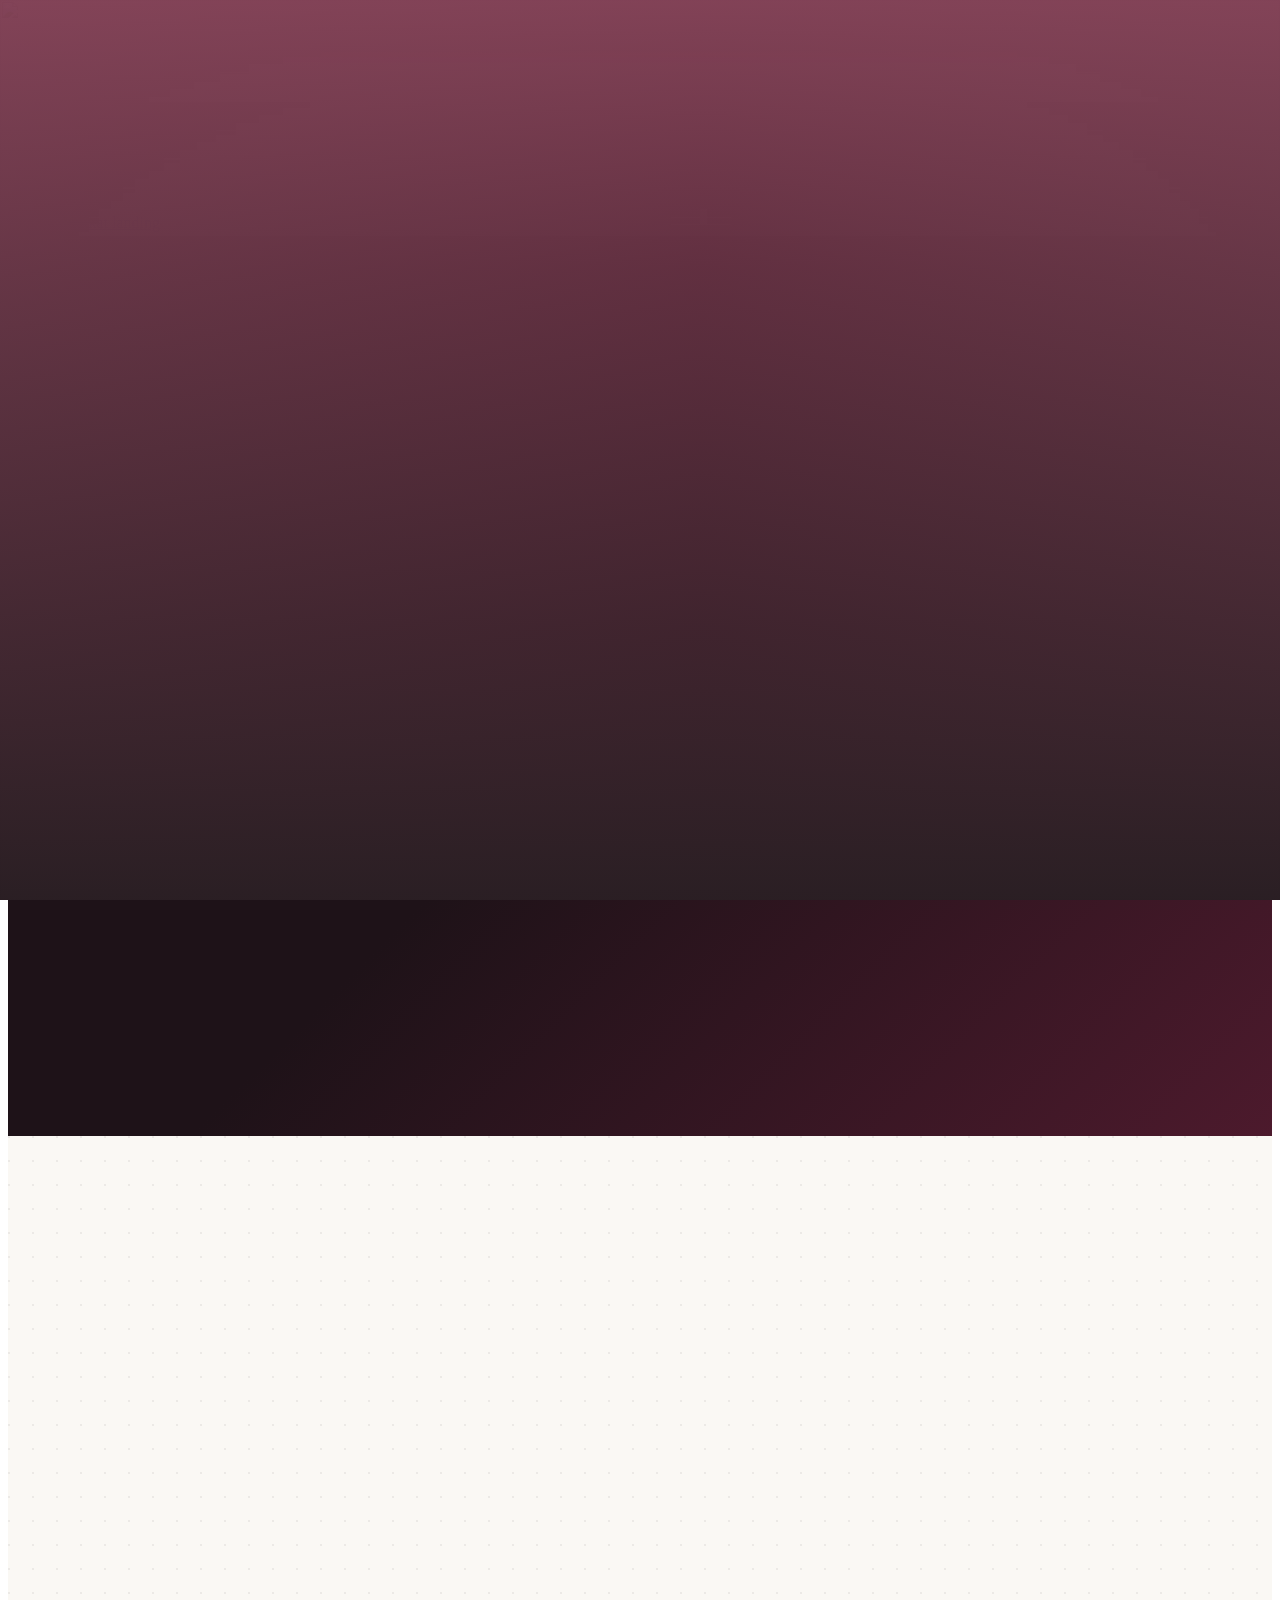
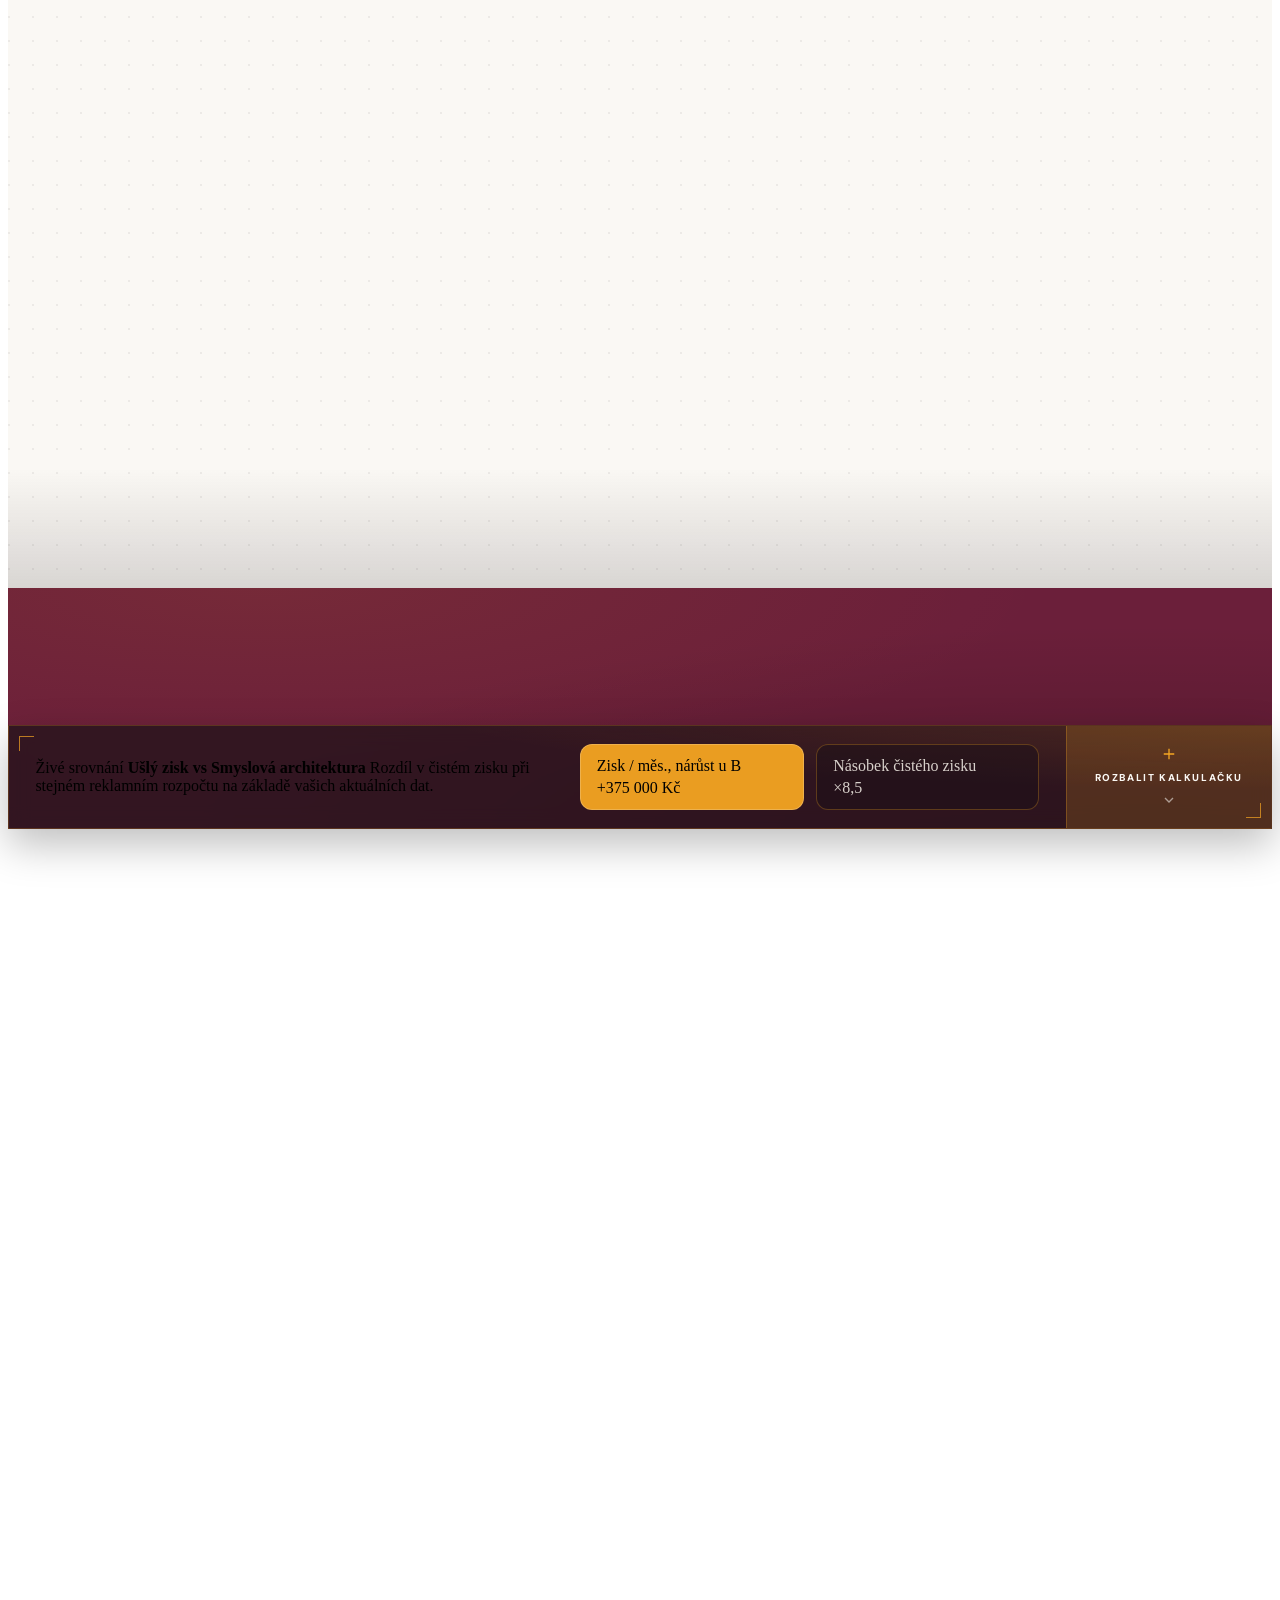
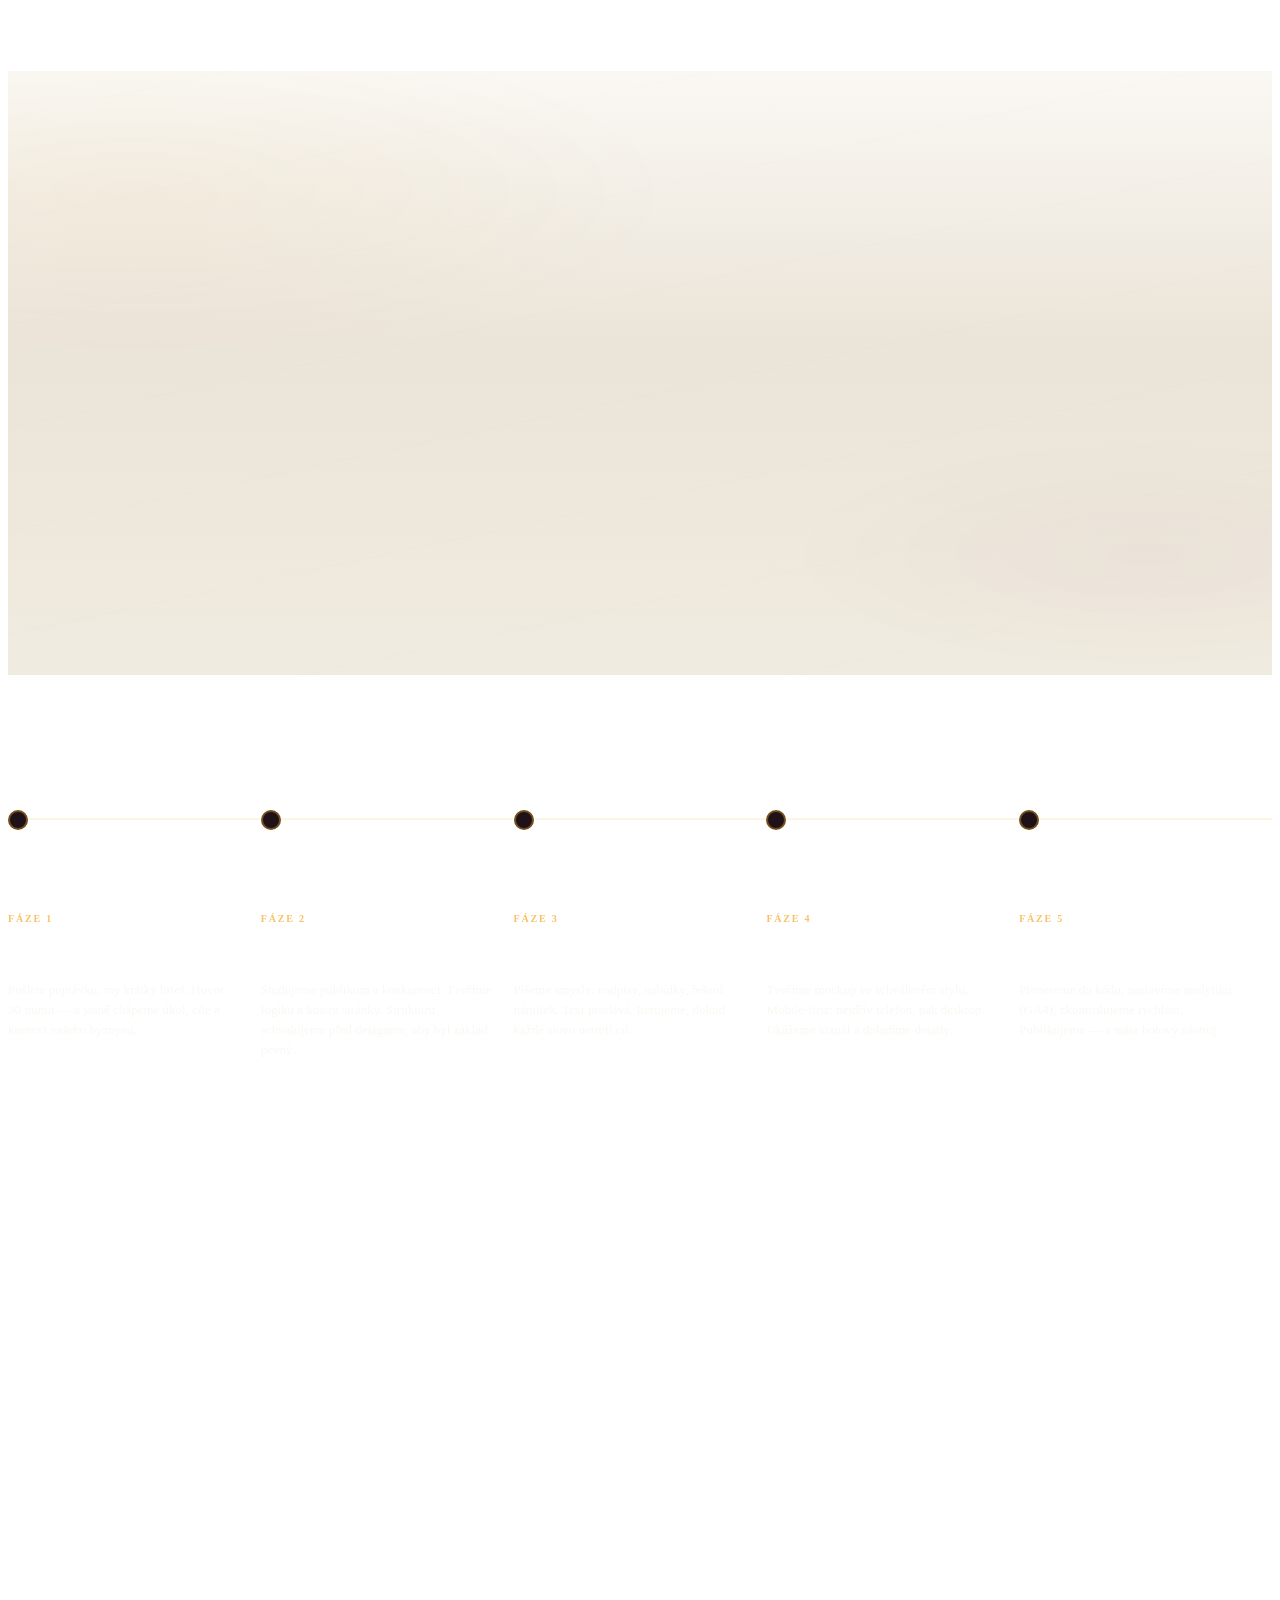
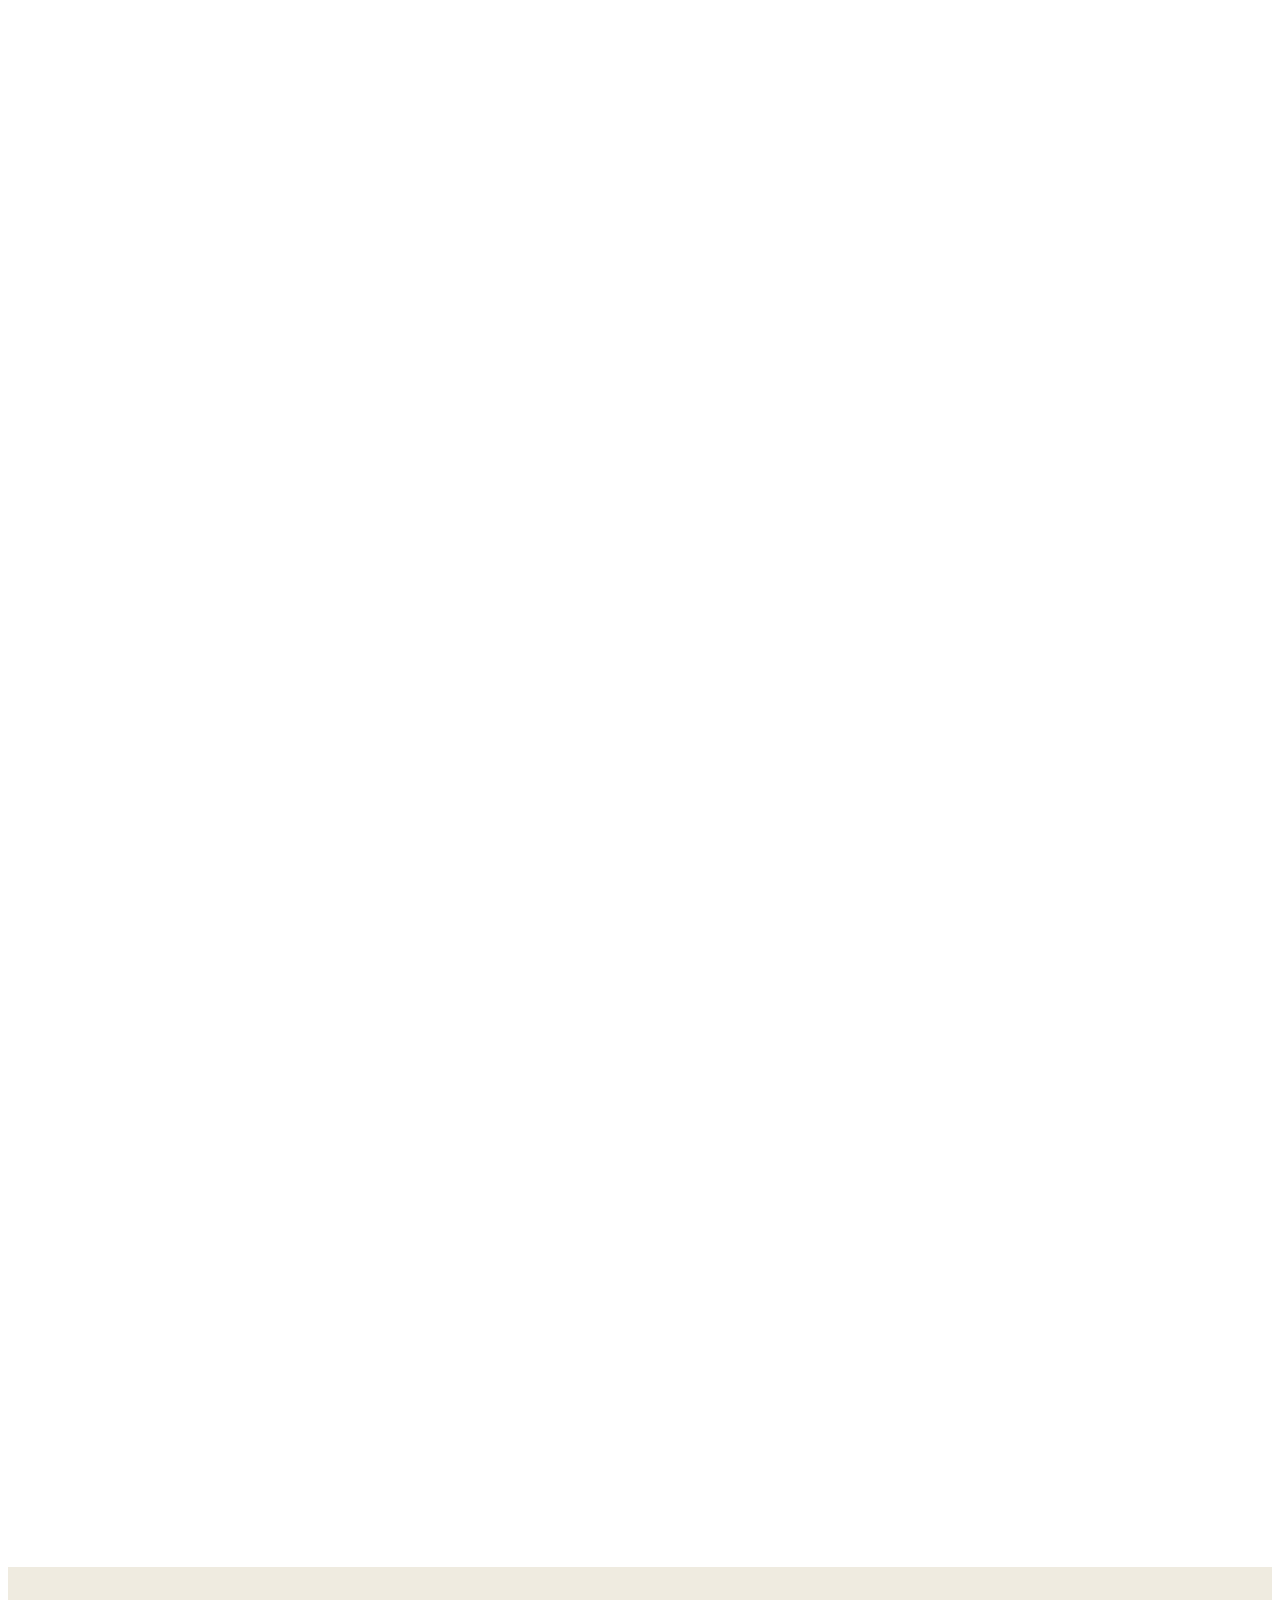
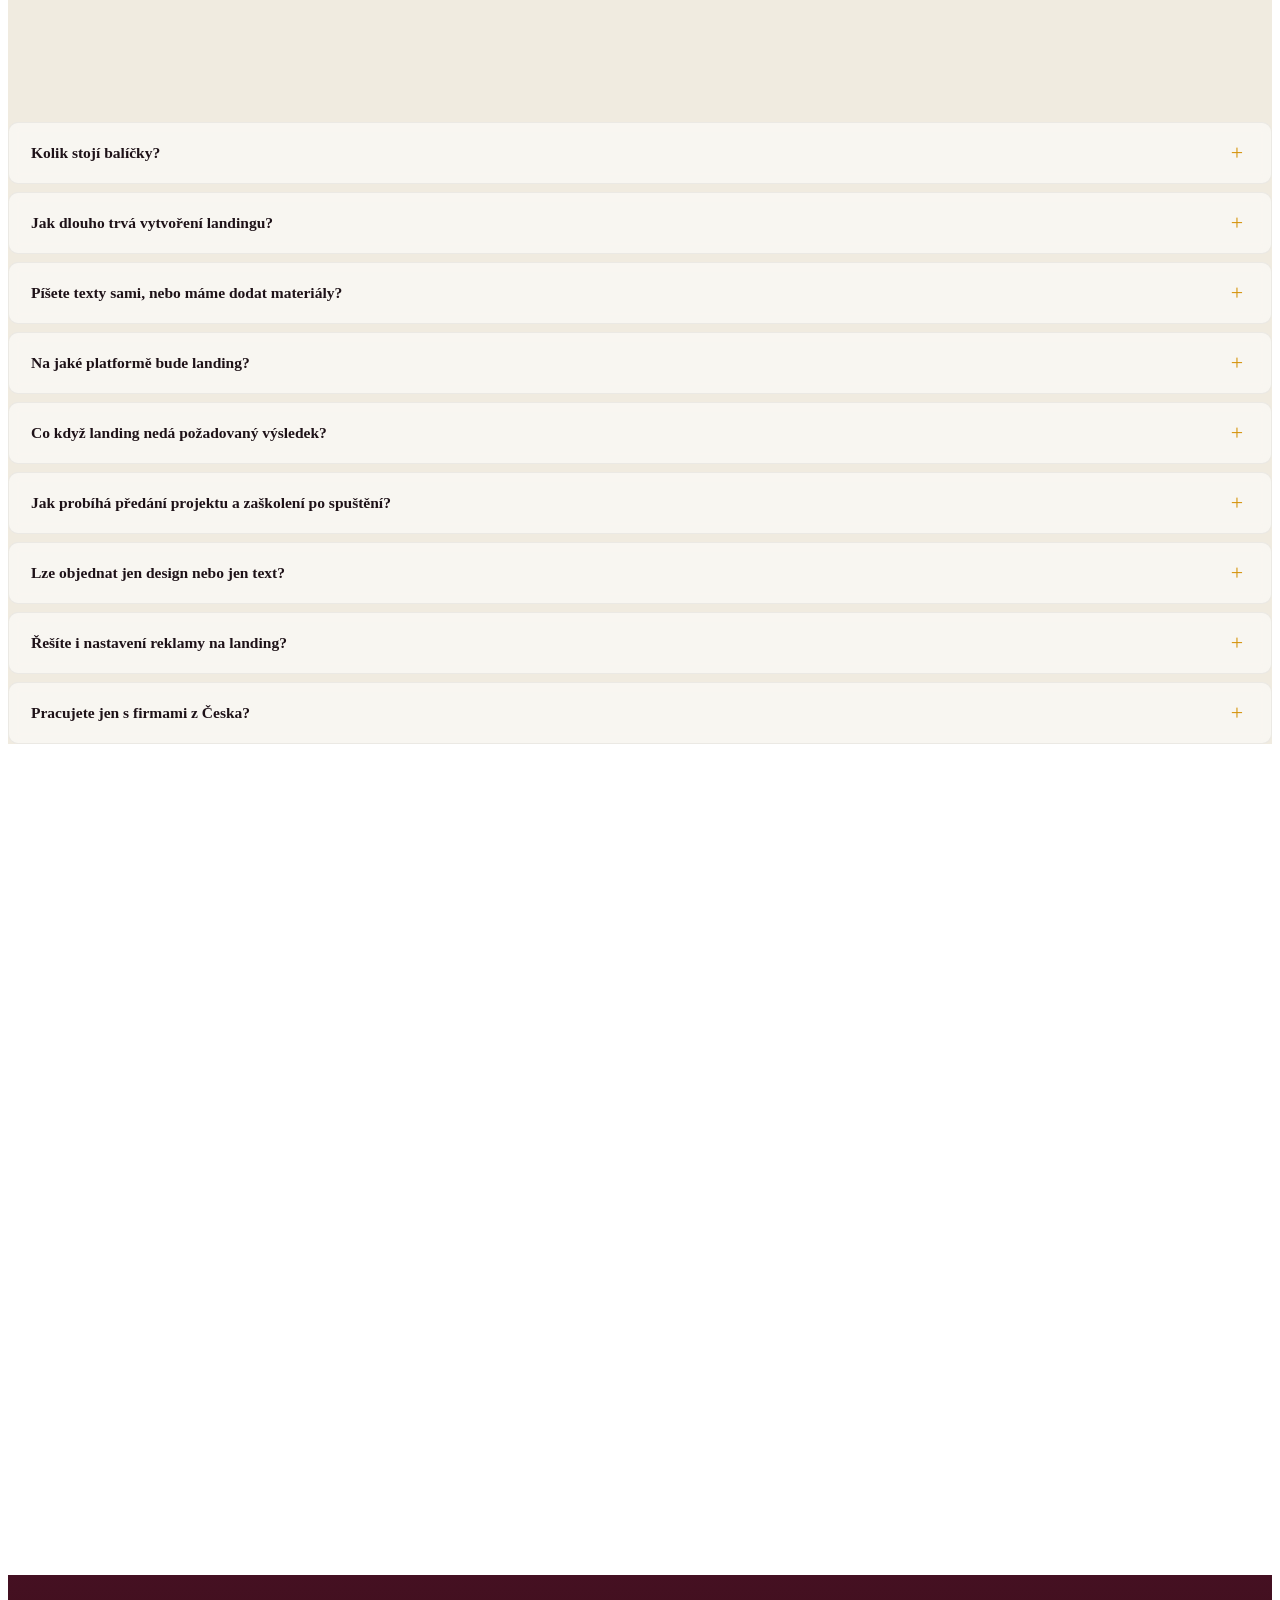
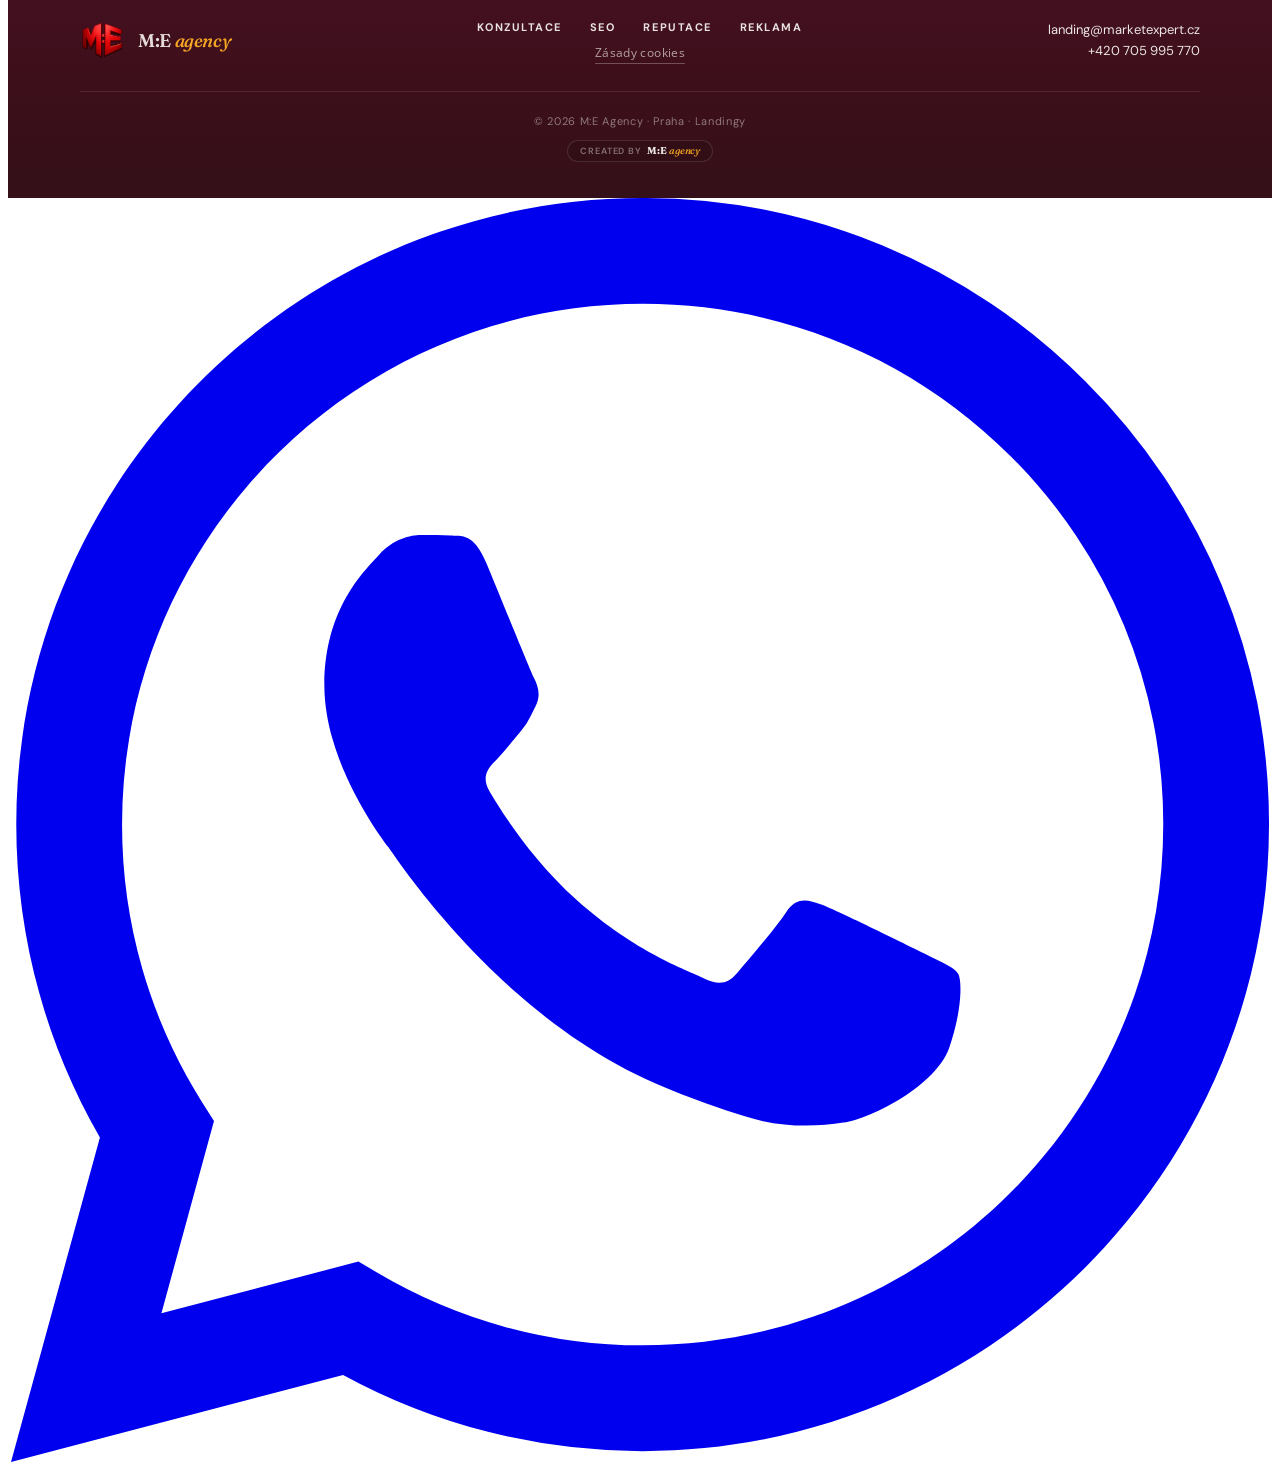
==== cz/index.html @ 16cf9800 "Add files via upload" ====
<!DOCTYPE html>
<html lang="cs">
<head>
  <meta charset="UTF-8" />
  <meta name="viewport" content="width=device-width, initial-scale=1.0" />
  <!-- YouTube embed (ошибка 153): плееру нужен нормальный Referer; same-origin / file:// ломают встраивание -->
  <meta name="referrer" content="strict-origin-when-cross-origin" />
  <title>Tvorba landing page na klíč — Market Expert Agency · Praha</title>
  <meta name="description" content="Tvoříme landing page na klíč: analýza, text, design, kód. Balíčky od 200 €. Praha." />
  <meta name="robots" content="index, follow" />
  <link rel="canonical" href="https://landing.marketexpert.cz/cz/" />
  <link rel="alternate" hreflang="ru" href="https://landing.marketexpert.cz/" />
  <link rel="alternate" hreflang="cs" href="https://landing.marketexpert.cz/cz/" />
  <link rel="alternate" hreflang="x-default" href="https://landing.marketexpert.cz/cz/" />
  <meta property="og:type" content="website" />
  <meta property="og:site_name" content="M:E Agency" />
  <meta property="og:locale" content="cs_CZ" />
  <meta property="og:locale:alternate" content="ru_RU" />
  <meta property="og:url" content="https://landing.marketexpert.cz/cz/" />
  <meta property="og:title" content="Tvorba landing page na klíč — Market Expert Agency · Praha" />
  <meta property="og:description" content="Tvoříme landing page na klíč: analýza, text, design, kód. Balíčky od 200 €. Praha." />
  <script type="application/ld+json">{"@context":"https://schema.org","@type":"ProfessionalService","name":"M:E Agency — Landing pages","url":"https://landing.marketexpert.cz/cz/","description":"Tvorba landing page na klíč v Praze. Analýza, copywriting, design, kód.","email":"landing@marketexpert.cz","telephone":"+420705995770","address":{"@type":"PostalAddress","addressLocality":"Praha","addressCountry":"CZ"},"areaServed":{"@type":"Country","name":"Czech Republic"},"priceRange":"€€","inLanguage":"cs"}</script>

  <script>
    window.__GA4_MEASUREMENT_ID__ = 'G-SPKHXMCQGM';
  </script>
  <!-- Иконка вкладки = ваш logo.png из корня репозитория (не вспомогательный svg с буквой M) -->
  <link rel="icon" href="../logo.png" type="image/png" />
  <link rel="apple-touch-icon" href="../logo.png" />

  <link rel="preconnect" href="https://fonts.googleapis.com" />
  <link rel="preconnect" href="https://fonts.gstatic.com" crossorigin />
  <link href="https://fonts.googleapis.com/css2?family=Fraunces:ital,opsz,wght@0,9..144,400;0,9..144,500;0,9..144,600;0,9..144,700;0,9..144,800;1,9..144,400;1,9..144,600&family=DM+Sans:wght@400;500;600;700&family=Open+Sans:wght@400;600;700&display=swap" rel="stylesheet" />

  <script src="https://cdn.tailwindcss.com"></script>
  <script>
    tailwind.config = {
      theme: {
        extend: {
          fontFamily: {
            display: ['"Fraunces"', 'Georgia', 'serif'],
            sans:    ['"DM Sans"', 'system-ui', 'sans-serif'],
          },
          colors: {
            cream:     '#faf8f4',
            cream2:    '#f3efe8',
            cream3:    '#e8e2da',
            wine:      '#6b1f3a',
            'wine-dk': '#1e1218',
            'wine-md': '#85405f',
            wine2:     '#140c10',
            gold:      '#d4920a',
            gold2:     '#f5a623',
            goldDim:   '#b0780d',
            ink:       '#1c1410',
            muted:     '#6b5d54',
            success:   '#1f8a50',
            danger:    '#b4342c',
          },
        },
      },
    };
  </script>

  <link rel="stylesheet" href="../styles.css" />
  <link rel="stylesheet" href="../form-success.css" />
</head>
<body class="font-sans text-ink bg-cream antialiased overflow-x-hidden">

  <!-- ============ NAV ============ -->
  <nav class="text-cream fixed top-0 left-0 right-0 z-50" id="mainNav">
    <div class="max-w-7xl mx-auto px-4 sm:px-6 lg:px-10 min-h-[56px] sm:min-h-0 sm:h-[68px] h-auto py-2 sm:py-0 flex items-center justify-between gap-2">
      <a href="#hero" class="flex items-center gap-2 sm:gap-3 min-w-0">
        <img src="../logo.png" alt="M:E agency" class="w-9 h-9 sm:w-10 sm:h-10 object-contain drop-shadow-lg shrink-0" width="40" height="40" decoding="async" onerror="this.onerror=null;this.src='../logo.svg'" />
        <div class="font-display font-semibold text-[16px] sm:text-[18px] lg:text-[20px] tracking-tight leading-none">M:E <span class="text-gold2 font-normal italic">agency</span></div>
      </a>

      <ul class="hidden lg:flex items-center gap-8 text-[12.5px] font-medium tracking-[0.08em] uppercase text-cream/65">
        <li><a href="#math" class="nav-link">Matematika</a></li>
        <li><a href="#what" class="nav-link">Co získáte</a></li>
        <li><a href="#showreel" class="nav-link">Příklady</a></li>
        <li><a href="#process" class="nav-link">Proces</a></li>
        <li><a href="#pricing" class="nav-link">Cena</a></li>
        <li><a href="#faq" class="nav-link">FAQ</a></li>
      </ul>

      <div class="nav-header-tools">
        <div class="lang-switch lang-switch--desktop shrink-0">
          <button type="button" class="lang-switch__toggle" aria-expanded="false" aria-haspopup="listbox" aria-label="Vybrat jazyk">
            <span class="lang-switch__current">CZ</span>
            <span class="lang-switch__chev" aria-hidden="true">▾</span>
          </button>
          <div class="lang-switch__menu" role="listbox" aria-label="Jazyk">
            <a href="../" hreflang="ru" class="lang-switch__option" role="option">Русский (RU)</a>
          </div>
        </div>
        <button type="button" class="nav-toggle" aria-expanded="false" aria-controls="navMobilePanel" aria-label="Otevřít menu">
          <span class="nav-toggle-bar"></span>
          <span class="nav-toggle-bar"></span>
          <span class="nav-toggle-bar"></span>
        </button>
        <a href="#order" class="magnetic shrink-0 bg-gold2 hover:bg-gold text-wine-dk text-[9px] min-[380px]:text-[10px] sm:text-[11px] lg:text-[12px] font-bold tracking-[0.05em] lg:tracking-[0.1em] uppercase px-2.5 py-1 sm:px-4 sm:py-2 lg:px-6 lg:py-3 rounded-md transition leading-[1.15] text-center max-w-[min(42vw,10.5rem)] sm:max-w-none hidden sm:inline-block" data-magnetic-strength="0.35">Získat landing</a>
      </div>
    </div>
    <div class="nav-mobile-panel lg:hidden" id="navMobilePanel">
      <a href="#math" class="nav-link">Matematika</a>
      <a href="#what" class="nav-link">Co získáte</a>
      <a href="#showreel" class="nav-link">Příklady</a>
      <a href="#process" class="nav-link">Proces</a>
      <a href="#pricing" class="nav-link">Cena</a>
      <a href="#faq" class="nav-link">FAQ</a>
      <div class="lang-switch">
        <button type="button" class="lang-switch__toggle" aria-expanded="false" aria-haspopup="listbox" aria-label="Vybrat jazyk">
          <span class="lang-switch__current">CZ</span>
          <span class="lang-switch__chev" aria-hidden="true">▾</span>
        </button>
        <div class="lang-switch__menu" role="listbox" aria-label="Jazyk">
          <a href="../" hreflang="ru" class="lang-switch__option" role="option">Русский (RU)</a>
        </div>
      </div>
      <a href="#order" class="nav-mobile-cta">Získat landing</a>
    </div>
  </nav>

  <!-- ============ HERO — PRAGUE BACKGROUND + EDITORIAL CARD ============ -->
  <section class="hero-editorial relative" id="hero">
    <!-- Background image -->
    <div class="hero-bg">
      <img src="https://images.unsplash.com/photo-1541849546-216549ae216d?auto=format&fit=crop&w=2400&q=85" alt="Praha, panorama Starého Města" loading="eager" />
      <div class="hero-bg-overlay"></div>
    </div>

    <div class="max-w-7xl mx-auto px-6 lg:px-14 pt-32 lg:pt-36 pb-20 lg:pb-28 relative z-[2]">
      <div class="flex lg:justify-end">
        <div class="w-full max-w-[820px]">
        <!-- HERO CARD -->
        <div class="hero-card" data-reveal="fade">
          <!-- decorative floating spark -->
          <span class="hero-spark" style="--top:14%;--left:92%;"></span>
          <span class="hero-spark" style="--top:78%;--left:4%;animation-delay:1.2s;"></span>

          <div class="flex items-center gap-4 mb-7">
            <span class="h-px bg-gold2 flex-1 max-w-[52px]"></span>
            <span class="text-[10px] sm:text-[11px] font-bold tracking-[0.2em] sm:tracking-[0.22em] uppercase text-gold2 text-balance leading-snug">Tvorba landingů · Praha · Mezinárodní marketing</span>
          </div>

          <h1 class="font-display font-normal text-[46px] lg:text-[76px] tracking-[-0.02em] text-cream">
            <span class="block word-reveal"><span>Landing,</span></span>
            <span class="block word-reveal">
              <span>který&nbsp;</span><span class="italic relative inline-block text-gold2" style="transition-delay: 100ms">prodává<svg class="absolute left-0 -bottom-1 w-full h-3 pointer-events-none" viewBox="0 0 400 16" preserveAspectRatio="none"><path class="sells-underline" d="M 4 10 Q 80 4, 160 8 T 320 9 T 396 7" stroke="#f5a623" stroke-width="3" fill="none" stroke-linecap="round"/></svg></span>
            </span>
          </h1>

          <p class="mt-7 text-[16px] text-cream/80 leading-[1.6] max-w-xl">
            Proměňujeme smysl v konverzi: od analýzy publika a copywritingu po design a kód. Získáte obchodní nástroj, který efektivně funguje s reklamou — ne jen maketu „do šuplíku“. <br /><span class="block mt-3 sm:mt-2 text-cream/85">Spuštění první verze — od <b class="text-cream font-semibold">5 dnů</b>.</span>
          </p>

          <div class="mt-8 flex flex-wrap gap-3 items-center">
            <a href="#order" class="magnetic pulse-ring group bg-gold2 text-wine-dk px-8 py-4 rounded-md font-bold text-[12.5px] tracking-[0.1em] uppercase hover:bg-gold transition inline-flex items-center justify-center" data-magnetic-strength="0.35">
              <span>Probrat projekt</span>
            </a>
            <a href="#process" class="magnetic inline-flex items-center gap-2 text-[12.5px] font-semibold text-cream/90 border border-cream/25 hover:border-gold2 hover:text-gold2 px-7 py-4 rounded-md transition uppercase tracking-[0.08em]" data-magnetic-strength="0.25">
              Jak pracujeme
            </a>
          </div>

          <!-- Trust strip inside card -->
          <div class="hero-trust">
            <div class="trust-langs">
              <span>🇨🇿</span><span>🇺🇦</span><span>🇬🇧</span><span>🇷🇺</span>
              <span class="trust-note">mluvíme a píšeme ve 4 jazycích</span>
            </div>
            <div class="trust-divider"></div>
            <div class="trust-expertise">
              <span class="trust-note"><b class="text-cream">10+ let v internetovém marketingu</b> — víme, kde „teče“ funnel a jak to opravit na úrovni landing page</span>
            </div>
          </div>
        </div>
        </div>
      </div>
    </div>
  </section>

  <!-- ============ PROBLEMS — 4 SIGNS ============ -->
  <section class="problems-sec relative py-20 lg:py-28 px-6 lg:px-14">
    <div class="max-w-7xl mx-auto relative">
      <div class="grid lg:grid-cols-[1.1fr_1fr] gap-14 items-end mb-14">
        <div data-reveal="fade">
          <div class="inline-flex items-center gap-2 text-gold text-[11px] font-bold tracking-[0.26em] uppercase mb-4">
            <span class="w-8 h-px bg-gold"></span>
            Znaky, že vás landing zklamává
          </div>
          <h2 class="font-display font-normal text-4xl lg:text-6xl leading-[1.14] tracking-tight text-wine-dk">
            Pokud vám je alespoň jedno <em class="italic shimmer-text" data-text="povědomé">povědomé</em>, přicházíte o peníze
          </h2>
        </div>
        <p class="text-[15px] text-muted leading-relaxed max-w-md" data-reveal="fade">
          Špatný landing zřídka „nefunguje vůbec“. Častěji tiše spaluje reklamní rozpočet — dokud to nevidíte. Tady jsou 4 znaky, že jde o váš případ.
        </p>
      </div>

      <div class="grid md:grid-cols-2 lg:grid-cols-4 gap-4">
        <article class="problem-card" data-reveal="fade">
          <div class="problem-ico"><svg width="28" height="28" viewBox="0 0 24 24" fill="none" stroke="currentColor" stroke-width="1.8"><path d="M3 3v18h18"/><path d="M7 15l4-6 4 3 5-8"/></svg></div>
          <div class="problem-num">01</div>
          <h3>Chodí traffic, málo poptávek</h3>
          <p>Návštěvníci přicházejí, ale odcházejí bez akce. Konverze pod 2 % — klasika „šablonového“ landingu, který nezaujal smyslem.</p>
        </article>
        <article class="problem-card" data-reveal="fade" style="transition-delay:80ms">
          <div class="problem-ico"><svg width="28" height="28" viewBox="0 0 24 24" fill="none" stroke="currentColor" stroke-width="1.8"><circle cx="12" cy="12" r="9"/><path d="M12 7v5l3 2"/></svg></div>
          <div class="problem-num">02</div>
          <h3>Poptávky chodí, ale jsou „studené“</h3>
          <p>Nechají číslo, aby se „jen zeptali“. Ve funnelu odpadnou při prvním hovoru manažera, protože web nevyřešil základní námitky.</p>
        </article>
        <article class="problem-card" data-reveal="fade" style="transition-delay:160ms">
          <div class="problem-ico"><svg width="28" height="28" viewBox="0 0 24 24" fill="none" stroke="currentColor" stroke-width="1.8"><path d="M12 2l10 6-10 6L2 8l10-6z"/><path d="M2 16l10 6 10-6"/></svg></div>
          <div class="problem-num">03</div>
          <h3>Klienti vybírají jen podle ceny</h3>
          <p>Stejné nadpisy, stejné „výhody“ jako u všech. Klient nemá důvod vybrat právě vás — jde tam, kde je to o 100 Kč levnější.</p>
        </article>
        <article class="problem-card" data-reveal="fade" style="transition-delay:240ms">
          <div class="problem-ico"><svg width="28" height="28" viewBox="0 0 24 24" fill="none" stroke="currentColor" stroke-width="1.8"><path d="M6 2v6a6 6 0 0 0 12 0V2"/><path d="M6 22v-6a6 6 0 0 1 12 0v6"/><path d="M4 2h16"/><path d="M4 22h16"/></svg></div>
          <div class="problem-num">04</div>
          <h3>Nevíte, co změnit</h3>
          <p>Analytika běží, ale není jasné — je to nadpis, cena, text nebo traffic. Výsledkem neřídíte, jednáte naslepo.</p>
        </article>
      </div>

      <div class="problems-arrow-hint" data-reveal="fade">
        <svg width="38" height="70" viewBox="0 0 38 70" fill="none" class="text-gold">
          <path class="prob-arrow" d="M 19 3 Q 8 35, 19 65 M 12 57 L 19 65 L 26 57" stroke="currentColor" stroke-width="1.4" fill="none" stroke-linecap="round" stroke-linejoin="round"/>
        </svg>
        <div class="problems-arrow-text">
          Teď si <b>spočítejte</b>, kolik vás to <b>stojí</b> →
        </div>
      </div>
    </div>
  </section>

  <!-- ============ INTERACTIVE MATH CALCULATOR ============ -->
  <section id="math" class="math-sec relative py-20 lg:py-28 px-6 lg:px-14 overflow-hidden bg-wine text-cream">

    <div class="max-w-6xl mx-auto relative z-[2]">
      <div class="flex items-end justify-between flex-wrap gap-6 mb-12" data-reveal="fade">
        <div>
          <div class="inline-flex items-center gap-2 text-gold2 text-[11px] font-bold tracking-[0.22em] uppercase mb-4">
            <span class="w-8 h-px bg-gold2"></span>
            Spočítejte si sami
          </div>
          <h2 class="font-display font-bold text-4xl lg:text-6xl leading-[1.05] tracking-tight max-w-2xl">
            Kolik peněz ztrácíte <em class="italic text-gold2">se slabým landingem</em>
          </h2>
        </div>
        <p class="text-[14px] text-cream/60 max-w-sm leading-relaxed">
          Rozdíl v konverzi není estetika. Jsou to reálné poptávky a čistý zisk, který každý den získáváte nebo ztrácíte. V případě potřeby <span class="text-cream font-semibold">rozbalte kalkulačku</span> — přepočet v reálném čase ukáže potenciál růstu.
        </p>
      </div>

      <div id="calc_shell" class="math-calc-shell">
        <div id="calc_teaser" class="math-calc-teaser ornate-frame rounded-2xl">
          <div class="math-calc-teaser__body">
            <div class="math-calc-teaser__title">
              <span class="text-[11px] font-bold uppercase tracking-[0.22em] text-gold2">Živé srovnání</span>
              <strong class="block font-display text-lg lg:text-xl text-cream tracking-tight mt-1 leading-snug">
                Ušlý zisk vs Smyslová architektura
              </strong>
              <span class="block text-[12px] text-cream/50 mt-1.5 max-w-xl">
                Rozdíl v čistém zisku při stejném reklamním rozpočtu na základě vašich aktuálních dat.
              </span>
            </div>
            <div class="math-calc-teaser__badge-row" aria-live="polite">
              <span class="math-calc-chip math-calc-chip--gold">
                <span class="text-[9px] uppercase tracking-[0.18em] font-bold text-wine-dk/80 leading-tight block">Zisk / měs., nárůst u B</span>
                <span class="font-display font-bold text-xl tabular-nums whitespace-nowrap" id="calcTeaserProfit">+375 000 Kč</span>
              </span>
              <span class="math-calc-chip math-calc-chip--ghost">
                <span class="text-[9px] uppercase tracking-[0.18em] font-bold opacity-65 leading-tight block">Násobek čistého zisku</span>
                <span class="font-display font-semibold text-lg text-gold2 tabular-nums" id="calcTeaserMult">×8,5</span>
              </span>
            </div>
          </div>
          <button
            type="button"
            id="calc_teaser_toggle"
            class="math-calc-teaser__btn"
            aria-expanded="false"
            aria-controls="calc_panel_inner"
          >
            <svg class="math-calc-teaser__btn-ico math-calc-ico-expand" width="18" height="18" viewBox="0 0 24 24" fill="none" stroke="currentColor" stroke-width="1.75" aria-hidden="true"><path d="M12 5v14M5 12h14"/></svg>
            <span class="math-calc-teaser__btn-label">Rozbalit kalkulačku</span>
            <svg class="math-calc-teaser__btn-ico math-calc-ico-chevron" width="16" height="16" viewBox="0 0 24 24" fill="none" stroke="currentColor" stroke-width="2" aria-hidden="true"><path d="M6 9l6 6 6-6"/></svg>
          </button>
        </div>

        <div id="calc_panel_inner" class="math-calc-panel" hidden aria-hidden="true">
          <button type="button" id="calc_panel_collapse_top" class="math-calc-panel__collapse">
            <svg width="14" height="14" viewBox="0 0 24 24" fill="none" stroke="currentColor" stroke-width="2"><path d="M18 15l-6-6-6 6"/></svg>
            Sbalit kalkulačku
          </button>

      <!-- Vaše aktuální data -->
      <div class="bg-white rounded-2xl p-6 mb-4 border border-wine-dk/10 shadow-sm">
        <div class="text-[10px] font-bold uppercase tracking-[0.22em] text-muted mb-4">Vaše aktuální data</div>
        <div class="grid grid-cols-2 lg:grid-cols-4 gap-5">
          <div class="calc-input-wrap">
            <label>Traffic</label>
            <div class="calc-input">
              <input type="number" id="cVisitors" value="1000" min="0" step="100" title="Návštěvníků za měsíc">
              <span class="calc-unit">os./měs.</span>
            </div>
          </div>
          <div class="calc-input-wrap">
            <label>Náklady na traffic (CPC)</label>
            <div class="calc-input">
              <input type="number" id="cCpc" value="25" min="0" step="1" title="Cena za klik / přechod">
              <span class="calc-unit">Kč</span>
            </div>
          </div>
          <div class="calc-input-wrap">
            <label>Průměrná objednávka</label>
            <div class="calc-input">
              <input type="number" id="cCheck" value="12500" min="0" step="500">
              <span class="calc-unit">Kč</span>
            </div>
          </div>
          <div class="calc-input-wrap">
            <label>Konverze v prodej</label>
            <div class="calc-input">
              <input type="number" id="cSaleConv" value="30" min="0" max="100" step="1" title="% poptávek, které dojdou k nákupu">
              <span class="calc-unit">% poptávek</span>
            </div>
          </div>
        </div>
        <p class="mt-4 text-[12px] text-cream/50 max-w-3xl leading-relaxed">Náklady na reklamu počítáme jako <b class="text-cream/70">traffic × CPC</b> — stejný rozpočet v obou scénářích; mění se jen konverze landingu v poptávku.</p>
      </div>

      <!-- VS grid -->
      <div class="grid lg:grid-cols-[1fr_auto_1fr] gap-3 items-stretch">
        <!-- BAD -->
        <div class="calc-col calc-col-bad ornate-frame">
          <div class="calc-col-head">
            <span class="calc-dot calc-dot-bad"></span>
            <span>Scénář A · Slabý landing</span>
          </div>
          <div class="calc-body">
            <div class="calc-row">
              <span class="calc-label">Konverze landingu v poptávku</span>
              <div class="calc-input calc-input-inline">
                <input type="number" id="cBadConv" value="2" min="0" max="100" step="0.1">
                <span class="calc-unit">%</span>
              </div>
            </div>
            <div class="calc-row">
              <span class="calc-label">Poptávky (leady)</span>
              <span class="calc-val" id="cBadLeads">20</span>
            </div>
            <div class="calc-row">
              <span class="calc-label">Prodeje</span>
              <span class="calc-val" id="cBadSales">6</span>
            </div>
          </div>
          <div class="calc-total">
            <div class="calc-outcome-stack">
              <div class="calc-outcome-line">
                <span class="calc-outcome-k">Tržby</span>
                <span class="calc-outcome-v"><span id="cBadRev">75 000</span> Kč</span>
              </div>
              <div class="calc-outcome-line">
                <span class="calc-outcome-k">Náklady na reklamu</span>
                <span class="calc-outcome-v"><span id="cBadAdSpend">25 000</span> Kč</span>
              </div>
              <div class="calc-outcome-line calc-outcome-line--net calc-outcome-line--bad">
                <span class="calc-outcome-k">Čistý zisk</span>
                <span class="calc-outcome-v font-display text-2xl lg:text-3xl font-bold"><span id="cBadNet">50 000</span> Kč</span>
              </div>
              <div class="calc-outcome-line">
                <span class="calc-outcome-k">CAC <span class="text-[10px] opacity-70 font-sans font-normal normal-case tracking-normal">(reklama / prodeje)</span></span>
                <span class="calc-outcome-v"><span id="cBadCac">4 167</span> Kč</span>
              </div>
            </div>
          </div>
        </div>

        <!-- VS center -->
        <div class="calc-vs">
          <div class="vs-letters">
            <span>V</span><span>S</span>
          </div>
          <div class="vs-multiplier vs-multiplier--hint">
            <div class="text-[9px] uppercase tracking-[0.2em] text-muted">Všechny součty — dole</div>
          </div>
        </div>

        <!-- GOOD -->
        <div class="calc-col calc-col-good ornate-frame">
          <div class="calc-col-head">
            <span class="calc-dot calc-dot-good"></span>
            <span>Scénář B · Smyslová architektura</span>
          </div>
          <div class="calc-body">
            <div class="calc-row">
              <span class="calc-label">Konverze landingu v poptávku</span>
              <div class="calc-input calc-input-inline">
                <input type="number" id="cGoodConv" value="12" min="0" max="100" step="0.1">
                <span class="calc-unit">%</span>
              </div>
            </div>
            <div class="calc-row">
              <span class="calc-label">Poptávky (leady)</span>
              <span class="calc-val" id="cGoodLeads">120</span>
            </div>
            <div class="calc-row">
              <span class="calc-label">Prodeje</span>
              <span class="calc-val" id="cGoodSales">36</span>
            </div>
          </div>
          <div class="calc-total">
            <div class="calc-outcome-stack">
              <div class="calc-outcome-line">
                <span class="calc-outcome-k">Tržby</span>
                <span class="calc-outcome-v"><span id="cGoodRev">450 000</span> Kč</span>
              </div>
              <div class="calc-outcome-line">
                <span class="calc-outcome-k">Náklady na reklamu</span>
                <span class="calc-outcome-v"><span id="cGoodAdSpend">25 000</span> Kč</span>
              </div>
              <div class="calc-outcome-line calc-outcome-line--net calc-outcome-line--good">
                <span class="calc-outcome-k">Čistý zisk</span>
                <span class="calc-outcome-v font-display text-2xl lg:text-3xl font-bold"><span id="cGoodNet">425 000</span> Kč</span>
              </div>
              <div class="calc-outcome-line">
                <span class="calc-outcome-k">CAC <span class="text-[10px] opacity-70 font-sans font-normal normal-case tracking-normal">(reklama / prodeje)</span></span>
                <span class="calc-outcome-v"><span id="cGoodCac">694</span> Kč</span>
              </div>
            </div>
          </div>
        </div>
      </div>

      <!-- Итог сравнения -->
      <div class="mt-8 flex flex-col gap-4" data-reveal="fade">
        <div class="flex items-center gap-3 flex-wrap">
          <span class="inline-flex items-center gap-2 bg-gold2 text-wine-dk px-4 py-2 rounded-full">
            <span class="text-[10px] uppercase tracking-[0.2em] font-bold">Rozdíl čistého zisku / měs.</span>
            <span class="font-display font-bold text-xl">+<span id="cDeltaProfit">375 000</span> Kč</span>
          </span>
          <span class="inline-flex items-center gap-2 border border-gold2/40 text-cream px-4 py-2 rounded-full text-[13px]">
            Násobek čistého zisku: <b class="text-gold2 font-display text-lg" id="cMultiplier">×8,5</b>
          </span>
        </div>
        <p class="text-[13px] text-cream/65 max-w-3xl leading-relaxed">Stejný traffic a reklamní rozpočet. Mění se jen efektivita stránky: kolik lidí se promění z „diváků“ v reálné klienty. Rozdíl zisku na odznaku je přímý výsledek promyšlené logiky webu.</p>
      </div>

          <button type="button" id="calc_panel_collapse_bottom" class="math-calc-panel__collapse math-calc-panel__collapse--bottom">
            Sbalit kalkulačku
          </button>
        </div>
      </div>
    </div>
  </section>

  <!-- ============ WHAT'S INCLUDED ============ -->
  <section id="what" class="py-24 lg:py-32 px-6 lg:px-14 relative">
    <div class="max-w-7xl mx-auto">
      <div class="grid lg:grid-cols-[1fr_1.2fr] gap-16 items-start">
        <!-- LEFT -->
        <div class="lg:sticky lg:top-24">
          <div class="inline-flex items-center gap-2 text-gold text-[11px] font-bold tracking-[0.22em] uppercase mb-4" data-reveal="fade">
            <span class="w-8 h-px bg-gold"></span>
            Co je součástí práce
          </div>
          <h2 class="font-display font-bold text-4xl lg:text-6xl leading-[1.14] tracking-tight text-wine-dk mb-6" data-reveal="fade">
            Vše potřebné pro landing, <em class="italic shimmer-text" data-text="který konvertuje">který konvertuje</em>
          </h2>
          <p class="text-[15px] text-muted leading-relaxed max-w-md" data-reveal="fade">
            Nemusíte hledat copywritera, designéra a kodéra zvlášť. Děláme vše v jedné vazbě — aby každý prvek posiloval další, ne žil vlastním životem.
          </p>

          <!-- Team at work photo -->
          <div class="mt-10 hero-team-photo" data-reveal="fade">
            <img src="https://images.unsplash.com/photo-1551434678-e076c223a692?auto=format&fit=crop&w=900&q=80" alt="Tým pracuje na landing page" loading="lazy" />
            <div class="hero-team-photo-badge">
              <span class="dot"></span>
              <span>pracujeme na vašem projektu</span>
            </div>
          </div>

          <!-- Animated page mockup -->
          <div class="mt-8 page-mockup" data-reveal="fade">
            <div class="mockup-bar">
              <span class="mockup-dot"></span><span class="mockup-dot"></span><span class="mockup-dot"></span>
              <div class="ml-3 text-[10px] text-cream/40 font-mono">marketexpert.cz/landing</div>
            </div>
            <div class="mockup-section" data-highlight="0">
              <div class="line gold" style="width: 30%"></div>
              <div class="line dark" style="width: 80%; height: 12px; margin-top: 4px"></div>
              <div class="line dark" style="width: 60%; height: 12px"></div>
              <div class="btn-mock"></div>
              <span class="mockup-tag">Nadpis + nabídka</span>
            </div>
            <div class="mockup-section mockup-row" data-highlight="1">
              <div class="feat"><div class="line" style="width: 40%"></div></div>
              <div class="feat"><div class="line" style="width: 40%"></div></div>
              <div class="feat"><div class="line" style="width: 40%"></div></div>
              <span class="mockup-tag">Výhody</span>
            </div>
            <div class="mockup-section" data-highlight="2">
              <div class="line" style="width: 35%"></div>
              <div class="line" style="width: 85%; height: 6px"></div>
              <div class="line" style="width: 95%; height: 6px"></div>
              <div class="line" style="width: 80%; height: 6px"></div>
              <span class="mockup-tag">Důvěra</span>
            </div>
            <div class="mockup-section mockup-dark" data-highlight="3">
              <div class="line" style="width: 50%; background: rgba(255,255,255,.2)"></div>
              <div class="btn-mock"></div>
              <span class="mockup-tag">Finální CTA</span>
            </div>
          </div>
        </div>

        <!-- RIGHT — deliverables with connected line -->
        <div class="relative">
          <!-- Scroll-drawn vertical line -->
          <svg class="deliverables-line" viewBox="0 0 4 900" preserveAspectRatio="none" aria-hidden="true">
            <line x1="2" y1="0" x2="2" y2="900" stroke="#d4920a" stroke-width="1.2" stroke-dasharray="4 4" id="delivLine"/>
          </svg>

          <div class="deliv-item" data-reveal="fade" data-deliv="0">
            <div class="deliv-num"><span>01</span></div>
            <div class="deliv-body">
              <div class="text-[10px] uppercase tracking-[0.22em] text-gold mb-2">Fáze 1</div>
              <h3 class="font-display font-bold text-2xl lg:text-3xl text-wine-dk mb-3">Analýza publika a konkurence</h3>
              <p class="text-[14.5px] text-muted leading-relaxed">Zjišťujeme, co je pro vaše klienty důležité, jaké námitky odstranit a co nabízejí konkurenti.</p>
              <div class="deliv-media">
                <img src="https://images.unsplash.com/photo-1551288049-bebda4e38f71?auto=format&fit=crop&w=700&q=80" alt="Analýza dat a konkurence" loading="lazy">
              </div>
              <div class="deliv-tags">
                <span>rozhovory</span><span>JTBD</span><span>benchmark</span><span>matice námitek</span>
              </div>
            </div>
          </div>

          <div class="deliv-item" data-reveal="fade" data-deliv="1">
            <div class="deliv-num"><span>02</span></div>
            <div class="deliv-body">
              <div class="text-[10px] uppercase tracking-[0.22em] text-gold mb-2">Fáze 2</div>
              <h3 class="font-display font-bold text-2xl lg:text-3xl text-wine-dk mb-3">Architektura a copywriting</h3>
              <p class="text-[14.5px] text-muted leading-relaxed">Píšeme všechny texty: nadpis, nabídku, bloky výhod, řešení námitek, výzvu k akci. Struktura — „problém → řešení → důvěra → akce“.</p>
              <div class="deliv-media">
                <img src="https://images.unsplash.com/photo-1455390582262-044cdead277a?auto=format&fit=crop&w=700&q=80" alt="Copywriting a text" loading="lazy">
              </div>
              <div class="deliv-tags">
                <span>prototyp</span><span>nabídka</span><span>všechny obrazovky</span><span>CTA</span>
              </div>
            </div>
          </div>

          <div class="deliv-item" data-reveal="fade" data-deliv="2">
            <div class="deliv-num"><span>03</span></div>
            <div class="deliv-body">
              <div class="text-[10px] uppercase tracking-[0.22em] text-gold mb-2">Fáze 3</div>
              <h3 class="font-display font-bold text-2xl lg:text-3xl text-wine-dk mb-3">UI design</h3>
              <p class="text-[14.5px] text-muted leading-relaxed">Vizuální design, který pomáhá číst a konvertovat. Mobile-first: nejdřív telefon, pak desktop — ne naopak.</p>
              <div class="deliv-media">
                <img src="https://images.unsplash.com/photo-1586717791821-3f44a563fa4c?auto=format&fit=crop&w=700&q=80" alt="UI design mockupů" loading="lazy">
              </div>
              <div class="deliv-tags">
                <span>mobile-first</span><span>design systém</span><span>vizuální kód</span>
              </div>
            </div>
          </div>

          <div class="deliv-item" data-reveal="fade" data-deliv="3">
            <div class="deliv-num"><span>04</span></div>
            <div class="deliv-body">
              <div class="text-[10px] uppercase tracking-[0.22em] text-gold mb-2">Fáze 4</div>
              <h3 class="font-display font-bold text-2xl lg:text-3xl text-wine-dk mb-3">Kód a analytika</h3>
              <p class="text-[14.5px] text-muted leading-relaxed">Čistý HTML/CSS nebo builder — dle domluvy. Napojíme GA4, GTM, nastavíme cíle a mikrokonverze pro pozdější optimalizaci.</p>
              <div class="deliv-media">
                <img src="https://images.unsplash.com/photo-1460925895917-afdab827c52f?auto=format&fit=crop&w=700&q=80" alt="Analytika a metriky" loading="lazy">
              </div>
              <div class="deliv-tags">
                <span>HTML/CSS</span><span>GA4</span><span>GTM</span><span>pagespeed 95+</span>
              </div>
            </div>
          </div>
        </div>
      </div>
    </div>
  </section>

  <!-- ============ SHOWREEL — YouTube examples (click to play) ============ -->
  <section id="showreel" class="showreel-sec py-24 lg:py-32 px-6 lg:px-14 relative overflow-hidden">
    <div class="showreel-bg" aria-hidden="true"></div>
    <div class="max-w-7xl mx-auto relative z-[2]">
      <div class="grid lg:grid-cols-[minmax(0,1fr)_minmax(0,1.15fr)] gap-12 lg:gap-16 items-end mb-14 lg:mb-16">
        <div data-reveal="fade">
          <div class="inline-flex items-center gap-2 text-gold text-[11px] font-bold tracking-[0.26em] uppercase mb-4">
            <span class="w-8 h-px bg-gold"></span>
            Inspirace a reference
          </div>
          <h2 class="font-display font-bold text-4xl lg:text-[3.25rem] leading-[1.05] tracking-tight text-wine-dk">
            Weby s charakterem a <em class="italic text-gold">vysokou konverzí</em>
          </h2>
          <p class="mt-5 text-[15px] text-muted leading-relaxed max-w-md">
            Podívejte se, jak spojujeme marketing a vizuální kód. V těchto příkladech — rovnováha estetiky a logiky, která vede k nákupu.
          </p>
          <p class="mt-4 text-[13px] text-muted/90">
            Podívat se na logiku:
            <a href="https://youtu.be/GgkmkUC0g9U" target="_blank" rel="noopener noreferrer" class="text-gold font-semibold hover:underline">případ 1</a>
            ·
            <a href="https://youtu.be/PMs8f84tNKM" target="_blank" rel="noopener noreferrer" class="text-gold font-semibold hover:underline">případ 2</a>
            ·
            <a href="https://youtu.be/2a8eBpO_O9o" target="_blank" rel="noopener noreferrer" class="text-gold font-semibold hover:underline">případ 3</a>
          </p>
        </div>
        <div class="showreel-highlight ornate-frame" data-reveal="fade">
          <div class="showreel-highlight__overline">Jak to čteme</div>
          <p class="showreel-highlight__lead">
            Efektivní stránka není sada bloků. Je to <em>cesta klienta</em>, kde každý scroll odstraňuje námitku a design zdůrazňuje hodnotu produktu.
          </p>
          <p class="showreel-highlight__desc">
            Navrhujeme zážitek, který mění kliky v poptávky.
          </p>
        </div>
      </div>

      <div class="showreel-grid">
        <article class="video-card" data-reveal="fade">
          <div class="video-card__meta">
            <span class="video-card__num">01</span>
            <span class="video-card__label">Reference</span>
          </div>
          <div class="yt-embed" data-yt="GgkmkUC0g9U" data-title="Ukázka webu · video 1">
            <button type="button" class="yt-poster" aria-label="Přehrát video na stránce">
              <img src="https://i.ytimg.com/vi/GgkmkUC0g9U/hqdefault.jpg" alt="" loading="lazy" width="480" height="360" />
              <span class="yt-play" aria-hidden="true">
                <svg width="28" height="28" viewBox="0 0 24 24" fill="currentColor"><path d="M8 5v14l11-7z"/></svg>
              </span>
            </button>
          </div>
          <p class="video-card__cap">Záznam obrazovky · dynamika a podání</p>
          <a href="https://youtu.be/GgkmkUC0g9U" target="_blank" rel="noopener noreferrer" class="video-card__yt-fallback">Sledovat na YouTube ↗</a>
        </article>

        <article class="video-card" data-reveal="fade" style="transition-delay:80ms">
          <div class="video-card__meta">
            <span class="video-card__num">02</span>
            <span class="video-card__label">Reference</span>
          </div>
          <div class="yt-embed" data-yt="PMs8f84tNKM" data-title="Ukázka webu · video 2">
            <button type="button" class="yt-poster" aria-label="Přehrát video na stránce">
              <img src="https://i.ytimg.com/vi/PMs8f84tNKM/hqdefault.jpg" alt="" loading="lazy" width="480" height="360" />
              <span class="yt-play" aria-hidden="true">
                <svg width="28" height="28" viewBox="0 0 24 24" fill="currentColor"><path d="M8 5v14l11-7z"/></svg>
              </span>
            </button>
          </div>
          <p class="video-card__cap">Rozhraní a vizuální jazyk</p>
          <a href="https://youtu.be/PMs8f84tNKM" target="_blank" rel="noopener noreferrer" class="video-card__yt-fallback">Sledovat na YouTube ↗</a>
        </article>

        <article class="video-card" data-reveal="fade" style="transition-delay:160ms">
          <div class="video-card__meta">
            <span class="video-card__num">03</span>
            <span class="video-card__label">Reference</span>
          </div>
          <div class="yt-embed" data-yt="2a8eBpO_O9o" data-title="Ukázka webu · video 3">
            <button type="button" class="yt-poster" aria-label="Přehrát video na stránce">
              <img src="https://i.ytimg.com/vi/2a8eBpO_O9o/hqdefault.jpg" alt="" loading="lazy" width="480" height="360" />
              <span class="yt-play" aria-hidden="true">
                <svg width="28" height="28" viewBox="0 0 24 24" fill="currentColor"><path d="M8 5v14l11-7z"/></svg>
              </span>
            </button>
          </div>
          <p class="video-card__cap">Scroll, akcenty, detaily</p>
          <a href="https://youtu.be/2a8eBpO_O9o" target="_blank" rel="noopener noreferrer" class="video-card__yt-fallback">Sledovat na YouTube ↗</a>
        </article>
      </div>
    </div>
  </section>

  <!-- ============ PROCESS — HORIZONTAL TIMELINE ============ -->
  <section id="process" class="bg-wine text-cream py-24 lg:py-28 px-6 lg:px-14 relative overflow-hidden">
    <!-- Prague bg photo -->
    <div class="process-bg-photo" aria-hidden="true">
      <img src="https://images.unsplash.com/photo-1519677100203-a0e668c92439?auto=format&fit=crop&w=2000&q=80" alt="" loading="lazy"/>
    </div>

    <div class="max-w-7xl mx-auto relative">
      <div class="mb-14 max-w-2xl" data-reveal="fade">
        <div class="inline-flex items-center gap-2 text-gold2 text-[11px] font-bold tracking-[0.22em] uppercase mb-4">
          <span class="w-8 h-px bg-gold2"></span>
          Jak to funguje
        </div>
        <h2 class="font-display font-bold text-4xl lg:text-6xl leading-[1.02] tracking-tight">
          Od poptávky <em class="italic text-gold2">po hotový landing</em>
        </h2>
        <p class="mt-5 text-[15px] text-cream/55 max-w-lg leading-relaxed">Pracujeme podle jasného procesu — bez rozmazaných termínů a nekonečných úprav. Každá fáze má výsledek, který vidíte a schvalujete.</p>
      </div>

      <!-- Timeline -->
      <div class="process-track">
        <!-- Progress line -->
        <div class="process-line">
          <div class="process-line-fill" id="processLineFill"></div>
        </div>

        <div class="process-steps">
          <article class="process-step" data-step="0">
            <div class="step-indicator"><span>01</span></div>
            <div class="step-meta">Fáze 1</div>
            <h3 class="step-title">Poptávka a brief</h3>
            <p class="step-desc">Pošlete poptávku, my krátký brief. Hovor 30 minut — a jasně chápeme úkol, cíle a kontext vašeho byznysu.</p>
          </article>
          <article class="process-step" data-step="1">
            <div class="step-indicator"><span>02</span></div>
            <div class="step-meta">Fáze 2</div>
            <h3 class="step-title">Analýza a struktura</h3>
            <p class="step-desc">Studujeme publikum a konkurenci. Tvoříme logiku a kostru stránky. Strukturu schvalujeme před designem, aby byl základ pevný.</p>
          </article>
          <article class="process-step" data-step="2">
            <div class="step-indicator"><span>03</span></div>
            <div class="step-meta">Fáze 3</div>
            <h3 class="step-title">Copywriting</h3>
            <p class="step-desc">Píšeme smysly: nadpisy, nabídky, řešení námitek. Text prodává. Iterujeme, dokud každé slovo netrefí cíl.</p>
          </article>
          <article class="process-step" data-step="3">
            <div class="step-indicator"><span>04</span></div>
            <div class="step-meta">Fáze 4</div>
            <h3 class="step-title">Vizuální řešení</h3>
            <p class="step-desc">Tvoříme mockup ve schváleném stylu. Mobile-first: nejdřív telefon, pak desktop. Ukážeme vizuál a doladíme detaily.</p>
          </article>
          <article class="process-step" data-step="4">
            <div class="step-indicator"><span>05</span></div>
            <div class="step-meta">Fáze 5</div>
            <h3 class="step-title">Kód a spuštění</h3>
            <p class="step-desc">Přeneseme do kódu, nastavíme analytiku (GA4), zkontrolujeme rychlost. Publikujeme — a máte hotový nástroj.</p>
          </article>
        </div>
      </div>
    </div>
  </section>

  <!-- ============ PRICING ============ -->
  <section id="pricing" class="py-24 lg:py-32 px-6 lg:px-14 bg-cream">
    <div class="max-w-6xl mx-auto">
      <div class="text-center mb-14">
        <div class="inline-flex items-center gap-3 text-gold text-[11px] font-bold tracking-[0.22em] uppercase mb-4" data-reveal="fade">
          <span class="w-8 h-px bg-gold"></span>
          Cena
          <span class="w-8 h-px bg-gold"></span>
        </div>
        <h2 class="font-display font-bold text-4xl lg:text-6xl leading-[1.02] tracking-tight text-wine-dk" data-reveal="fade">
          Vyberte <em class="italic text-gold">formát</em>
        </h2>
        <p class="mt-4 text-[14.5px] text-muted max-w-lg mx-auto" data-reveal="fade">Všechny balíčky zahrnují analýzu, text, design a kód.<br class="hidden sm:block" /> Reklamní rozpočet není součástí — jen práce na landing page.</p>
      </div>

      <div class="grid md:grid-cols-3 gap-5 lg:gap-0">
        <!-- БАЗОВЫЙ -->
        <article class="price-card h-full" data-reveal="fade">
          <div class="price-tier">Základní</div>
          <div class="price-tagline">Rychlý test hypotézy</div>
          <div class="price-hero">
            <span class="font-display font-bold text-5xl lg:text-6xl">200<span class="text-2xl align-top">€</span></span>
            <span class="price-czk">od 5 000 CZK</span>
          </div>
          <div class="price-timing">~5 dnů</div>
          <ul class="price-features">
            <li><span>✓</span> Analýza cílové skupiny a konkurence</li>
            <li><span>✓</span> Struktura stránky</li>
            <li><span>✓</span> Copywriting všech bloků</li>
            <li><span>✓</span> UI design (mobile-first)</li>
            <li><span>✓</span> Kód + formulář</li>
            <li><span>✓</span> GA4 + GTM (základní cíle)</li>
            <li class="dim"><span>—</span> Kvíz nebo mini-dotazník</li>
            <li class="dim"><span>—</span> A/B test</li>
          </ul>
          <a href="#order" class="price-cta magnetic" data-magnetic-strength="0.25">Objednat Základní</a>
        </article>

        <!-- FEATURED — РОСТ -->
        <article class="price-card price-card-featured h-full" data-reveal="fade" style="transition-delay:100ms">
          <div class="price-badge">Volba většiny</div>
          <div class="price-tier price-tier-light">Růst</div>
          <div class="price-tagline light">Vše pro škálování</div>
          <div class="price-hero light">
            <span class="font-display font-bold text-5xl lg:text-6xl text-cream">750<span class="text-2xl align-top">€</span></span>
            <span class="price-czk light">od 18 750 CZK</span>
          </div>
          <div class="price-timing light">~14 dnů</div>
          <ul class="price-features light">
            <li><span>✓</span> Vše z balíčku Základní</li>
            <li><span>✓</span> Kvíz nebo mini-dotazník</li>
            <li><span>✓</span> Demo video nebo interaktiv</li>
            <li><span>✓</span> Otevřená zeď recenzí</li>
            <li><span>✓</span> Nastavení mikrokonverzí</li>
            <li><span>✓</span> Doporučení k reklamě</li>
          </ul>
          <a href="#order" class="price-cta price-cta-gold magnetic" data-magnetic-strength="0.3">Objednat Růst</a>
        </article>

        <!-- МАСШТАБ -->
        <article class="price-card h-full" data-reveal="fade" style="transition-delay:200ms">
          <div class="price-tier">Škála</div>
          <div class="price-tagline">Funnel, testy, doprovázení</div>
          <div class="price-hero">
            <span class="font-display font-bold text-5xl lg:text-6xl">1 500<span class="text-2xl align-top">€</span></span>
            <span class="price-czk">od 37 500 CZK</span>
          </div>
          <div class="price-timing">~25 dnů</div>
          <ul class="price-features">
            <li><span>✓</span> Vše z balíčku Růst</li>
            <li><span>✓</span> Až 3 verze pro segmenty</li>
            <li><span>✓</span> A/B test s analytikou</li>
            <li><span>✓</span> Personalizace podle zdroje</li>
            <li><span>✓</span> Funnel: landing + thank-you</li>
            <li><span>✓</span> Měsíc podpory po spuštění</li>
            <li><span>✓</span> Nastavení reklamy pro celou vazbu</li>
          </ul>
          <a href="#order" class="price-cta magnetic" data-magnetic-strength="0.25">Objednat Škála</a>
        </article>
      </div>
    </div>
  </section>

  <!-- ============ REVIEWS — BIG RESULTS ============ -->
  <section id="reviews" class="py-24 lg:py-28 bg-wine text-cream relative overflow-hidden">
    <div class="max-w-7xl mx-auto relative px-6 lg:px-14">
      <div class="flex items-end justify-between flex-wrap gap-6 mb-14">
        <div data-reveal="fade">
          <div class="inline-flex items-center gap-2 text-gold2 text-[11px] font-bold tracking-[0.22em] uppercase mb-4">
            <span class="w-8 h-px bg-gold2"></span>
            Výsledky, ne „skvělá práce“
          </div>
          <h2 class="font-display font-bold text-4xl lg:text-6xl leading-[1.02] tracking-tight max-w-xl">
            Výsledky v číslech: <em class="italic shimmer-text" data-text="když se landing zaplatí">když se landing zaplatí</em>
          </h2>
        </div>
        <p class="text-[14px] text-cream/55 max-w-md lg:max-w-sm" data-reveal="fade">Dobrý design zvyšuje zisk. Nekreslíme jen mockupy — nastavujeme obchodní nástroj. Podívejte se, jak se po spuštění změnily metriky našich klientů.</p>
      </div>
    </div>

    <!-- Marquee carousel (full-bleed) -->
    <div class="rev-marquee" data-reveal="fade">
      <div class="rev-track">
        <article class="review-card">
          <div class="review-quote-mark">“</div>
          <div class="review-stars">★★★★★</div>
          <div class="review-result">+567 % <span>poptávek</span></div>
          <p class="review-text">„Před aktualizací jsme měli jen 3–5 poptávek měsíčně. Po změně struktury a nadpisů — <strong>34 poptávek</strong> za stejné období. Rozpočet na traffic jsme neměnili.“</p>
          <div class="review-meta">
            <img class="review-avatar" src="https://images.unsplash.com/photo-1560250097-0b93528c311a?auto=format&fit=crop&w=160&h=160&q=80" alt="Олег К." loading="lazy">
            <div>
              <div class="review-who">Олег К.</div>
              <div class="review-co">IT konzulting · Almaty</div>
            </div>
          </div>
        </article>

        <article class="review-card">
          <div class="review-quote-mark">“</div>
          <div class="review-stars">★★★★★</div>
          <div class="review-result">×5,6 <span>konverze</span></div>
          <p class="review-text">„Konečně design ne kvůli designu. Vysvětlili každé rozhodnutí: proč tlačítko tady a nadpis takový. Výsledek — <strong>nárůst konverze 5,6×</strong>. To je profesionální přístup.“</p>
          <div class="review-meta">
            <img class="review-avatar" src="https://images.unsplash.com/photo-1544005313-94ddf0286df2?auto=format&fit=crop&w=160&h=160&q=80" alt="Мария Г." loading="lazy">
            <div>
              <div class="review-who">Мария Г.</div>
              <div class="review-co">Online škola · Kyjev</div>
            </div>
          </div>
        </article>

        <article class="review-card">
          <div class="review-quote-mark">“</div>
          <div class="review-stars">★★★★★</div>
          <div class="review-result">8 klientů <span>za 2 týdny</span></div>
          <p class="review-text">„Spouštěli jsme náročný segment — právní služby. Dřív kanál vůbec nevynášel. Po novém landingu jsme za první dva týdny <strong>uzavřeli 8 smluv</strong>. Systém začal fungovat.“</p>
          <div class="review-meta">
            <img class="review-avatar" src="https://images.unsplash.com/photo-1507003211169-0a1dd7228f2d?auto=format&fit=crop&w=160&h=160&q=80" alt="Дмитрий Л." loading="lazy">
            <div>
              <div class="review-who">Дмитрий Л.</div>
              <div class="review-co">Právní služby · Taškent</div>
            </div>
          </div>
        </article>

        <article class="review-card">
          <div class="review-quote-mark">“</div>
          <div class="review-stars">★★★★★</div>
          <div class="review-result">−38 % <span>cena leadu</span></div>
          <p class="review-text">„Restart landingu <strong>se zaplatil za 11 dní</strong>. Cena poptávky klesla skoro na polovinu a kvalita leadů vzrostla — méně těch, co „jen chtěli zeptat“. Teď chodí cílení klienti.“</p>
          <div class="review-meta">
            <img class="review-avatar" src="https://images.unsplash.com/photo-1519085360753-af0119f7cbe7?auto=format&fit=crop&w=160&h=160&q=80" alt="Ярослав П." loading="lazy">
            <div>
              <div class="review-who">Ярослав П.</div>
              <div class="review-co">Rekonstrukce · Kladno</div>
            </div>
          </div>
        </article>

        <article class="review-card">
          <div class="review-quote-mark">“</div>
          <div class="review-stars">★★★★★</div>
          <div class="review-result">+4 200 € <span>měsíčně</span></div>
          <p class="review-text">„Myslela jsem, že problém je v produktu, ale byl v nabídce. Přepsali nadpis, přestavěli první obrazovku a tržby další měsíc <strong>vzrostly o 4 200 € při stejném reklamním rozpočtu</strong>. Předčilo to očekávání.“</p>
          <div class="review-meta">
            <img class="review-avatar" src="https://images.unsplash.com/photo-1573497019940-1c28c88b4f3e?auto=format&fit=crop&w=160&h=160&q=80" alt="Наталья В." loading="lazy">
            <div>
              <div class="review-who">Наталья В.</div>
              <div class="review-co">Kosmetologie · Minsk</div>
            </div>
          </div>
        </article>

        <article class="review-card">
          <div class="review-quote-mark">“</div>
          <div class="review-stars">★★★★★</div>
          <div class="review-result">×3,2 <span>CTR reklamy</span></div>
          <p class="review-text">Dobrý landing táhne i reklamu. Méně odmítnutí — vyšší kvalita reklamy v Google, nižší cena kliku. Efekt 2 v 1.</p>
          <div class="review-meta">
            <img class="review-avatar" src="https://images.unsplash.com/photo-1472099645785-5658abf4ff4e?auto=format&fit=crop&w=160&h=160&q=80" alt="Игорь С." loading="lazy">
            <div>
              <div class="review-who">Игорь С.</div>
              <div class="review-co">B2B služby · Astana</div>
            </div>
          </div>
        </article>

        <!-- DUPLICATE for seamless loop -->
        <article class="review-card review-card--loop">
          <div class="review-quote-mark">“</div>
          <div class="review-stars">★★★★★</div>
          <div class="review-result">+567 % <span>poptávek</span></div>
          <p class="review-text">„Před aktualizací jsme měli jen 3–5 poptávek měsíčně. Po změně struktury a nadpisů — <strong>34 poptávek</strong> za stejné období. Rozpočet na traffic jsme neměnili.“</p>
          <div class="review-meta">
            <img class="review-avatar" src="https://images.unsplash.com/photo-1560250097-0b93528c311a?auto=format&fit=crop&w=160&h=160&q=80" alt="Олег К." loading="lazy">
            <div>
              <div class="review-who">Олег К.</div>
              <div class="review-co">IT konzulting · Almaty</div>
            </div>
          </div>
        </article>
        <article class="review-card review-card--loop">
          <div class="review-quote-mark">“</div>
          <div class="review-stars">★★★★★</div>
          <div class="review-result">×5,6 <span>konverze</span></div>
          <p class="review-text">„Konečně design ne kvůli designu. Vysvětlili každé rozhodnutí: proč tlačítko tady a nadpis takový. Výsledek — <strong>nárůst konverze 5,6×</strong>. To je profesionální přístup.“</p>
          <div class="review-meta">
            <img class="review-avatar" src="https://images.unsplash.com/photo-1544005313-94ddf0286df2?auto=format&fit=crop&w=160&h=160&q=80" alt="Мария Г." loading="lazy">
            <div>
              <div class="review-who">Мария Г.</div>
              <div class="review-co">Online škola · Kyjev</div>
            </div>
          </div>
        </article>
        <article class="review-card review-card--loop">
          <div class="review-quote-mark">“</div>
          <div class="review-stars">★★★★★</div>
          <div class="review-result">8 klientů <span>za 2 týdny</span></div>
          <p class="review-text">„Spouštěli jsme náročný segment — právní služby. Dřív kanál vůbec nevynášel. Po novém landingu jsme za první dva týdny <strong>uzavřeli 8 smluv</strong>. Systém začal fungovat.“</p>
          <div class="review-meta">
            <img class="review-avatar" src="https://images.unsplash.com/photo-1507003211169-0a1dd7228f2d?auto=format&fit=crop&w=160&h=160&q=80" alt="Дмитрий Л." loading="lazy">
            <div>
              <div class="review-who">Дмитрий Л.</div>
              <div class="review-co">Právní služby · Taškent</div>
            </div>
          </div>
        </article>
      </div>
    </div>
  </section>

  <!-- ============ FAQ ============ -->
  <section id="faq" class="faq-sec py-24 lg:py-32 px-6 lg:px-14 relative overflow-hidden">
    <div class="faq-bg-photo" aria-hidden="true">
      <img src="https://images.unsplash.com/photo-1513805959324-96eb66ca8713?auto=format&fit=crop&w=2000&q=80" alt="" loading="lazy" />
    </div>
    <div class="max-w-6xl mx-auto grid lg:grid-cols-[1fr_1.3fr] gap-14 relative z-[2]">
      <div class="lg:sticky lg:top-24 self-start">
        <div class="inline-flex items-center gap-2 text-gold text-[11px] font-bold tracking-[0.22em] uppercase mb-4" data-reveal="fade">
          <span class="w-8 h-px bg-gold"></span>
          FAQ
        </div>
        <h2 class="font-display font-bold text-4xl lg:text-5xl leading-[1.02] tracking-tight text-wine-dk" data-reveal="fade">
          Často kladené <em class="italic text-gold">otázky</em>
        </h2>
        <p class="mt-5 text-[14.5px] text-muted leading-relaxed max-w-sm" data-reveal="fade">Pokud vaše otázka v seznamu není — napište nám, odpovíme do dne.</p>

        <div class="mt-8 bg-cream2 rounded-2xl p-7 ornate-frame" data-reveal="fade">
          <div class="text-[14px] text-muted leading-relaxed mb-5">Chcete probrat projekt? Vyplňte krátký formulář — popište produkt a úkol, vrátíme se s řešením a kalkulací.</div>
          <a href="#order" class="inline-flex items-center gap-3 bg-wine text-cream px-6 py-3 rounded-md font-bold text-[12px] tracking-[0.1em] uppercase hover:bg-gold hover:text-wine-dk transition magnetic" data-magnetic-strength="0.3">
            Probrat projekt
            <span class="text-gold2">→</span>
          </a>
        </div>
      </div>

      <div class="space-y-3">
        <details class="faq-item">
          <summary>Kolik stojí balíčky?<span class="faq-chev">+</span></summary>
          <div class="faq-body">Aktuální ceny: „Základní“ — 200&nbsp;€, „Růst“ — 750&nbsp;€, „Škála“ — 1&nbsp;500&nbsp;€. V korunách orientačně od 5&nbsp;000 / 18&nbsp;750 / 37&nbsp;500 CZK (kurz se může měnit). Ve smlouvě v EUR nebo CZK — jak je vám pohodlně.</div>
        </details>
        <details class="faq-item">
          <summary>Jak dlouho trvá vytvoření landingu?<span class="faq-chev">+</span></summary>
          <div class="faq-body">Orientačně: „Základní“ — cca 5 pracovních dnů, „Růst“ — cca 14 dnů, „Škála“ — až 25 dnů. Přesné termíny ve smlouvě; při rychlém schvalování materiálů často dřív.</div>
        </details>
        <details class="faq-item">
          <summary>Píšete texty sami, nebo máme dodat materiály?<span class="faq-chev">+</span></summary>
          <div class="faq-body">Texty jsou v ceně všech balíčků. Stačí odpovědět na brief a popsat produkt. Zbytek je na nás. Máte-li kvalitní texty — domluvíme slevu.</div>
        </details>
        <details class="faq-item">
          <summary>Na jaké platformě bude landing?<span class="faq-chev">+</span></summary>
          <div class="faq-body">Nejčastěji čistý HTML/CSS pro maximální rychlost. Potřebujete-li builder (Webflow, Tilda, WordPress) — domluvíme individuálně. Pro Česko doporučujeme hosting a doménu .cz.</div>
        </details>
        <details class="faq-item">
          <summary>Co když landing nedá požadovaný výsledek?<span class="faq-chev">+</span></summary>
          <div class="faq-body">Stavíme landing na datech, ne intuici. Po spuštění vidíme úzká místa — dáme doporučení. V balíčku „Škála“ je měsíc podpory s iteracemi podle analytiky. Konkrétní konverzi nikdo negarantuje — příliš proměnných (traffic, produkt, sezóna).</div>
        </details>
        <details class="faq-item">
          <summary>Jak probíhá předání projektu a zaškolení po spuštění?<span class="faq-chev">+</span></summary>
          <div class="faq-body">Po publikaci dostanete přístupy, krátký návod na úpravu textů a formulářů, export mockupů a call k předání. Domluvíme se i na cílech v analytice a co měnit při testech. Po platbě nezmizíme — zvlášť v balíčku „Škála“ s měsícem doprovázení.</div>
        </details>
        <details class="faq-item">
          <summary>Lze objednat jen design nebo jen text?<span class="faq-chev">+</span></summary>
          <div class="faq-body">Ano, jednotlivé služby jsou možné. Napište — upřesníme úkol a cenu individuálně. Vyplatí se, máte-li část materiálů.</div>
        </details>
        <details class="faq-item">
          <summary>Řešíte i nastavení reklamy na landing?<span class="faq-chev">+</span></summary>
          <div class="faq-body">Ano, je to jeden z našich klíčových směrů. Vedeme Google Ads a Meta Ads. Objednáte-li landing a reklamu společně — jedna vazba, lepší výsledek a 15 % úspora na spojené objednávce.</div>
        </details>
        <details class="faq-item">
          <summary>Pracujete jen s firmami z Česka?<span class="faq-chev">+</span></summary>
          <div class="faq-body">Ne, pracujeme se zákazníky z celého světa. Většina klientů — Česko, Ukrajina, Polsko, ale máme projekty pro Německo, SAE i USA. Komunikace česky, rusky, ukrajinsky nebo anglicky — jak vám vyhovuje.</div>
        </details>
      </div>
    </div>
  </section>

  <!-- ============ CTA FINAL FORM ============ -->
  <section id="order" class="bg-wine text-cream py-24 lg:py-32 px-6 lg:px-14 relative overflow-x-clip overflow-y-visible">
    <div class="cta-bg-photo" aria-hidden="true">
      <img src="https://images.unsplash.com/photo-1581431886211-6b932f8367f2?auto=format&fit=crop&w=2000&q=80" alt="" loading="lazy"/>
    </div>
    <div class="absolute -top-20 right-1/4 w-[500px] h-[500px] rounded-full bg-gold/10 blur-3xl pointer-events-none"></div>

    <div class="max-w-6xl mx-auto relative grid lg:grid-cols-[1fr_1fr] gap-14 items-center min-w-0 w-full">
      <div class="min-w-0 max-w-full" data-reveal="fade">
        <div class="inline-flex items-center gap-2 text-gold2 text-[11px] font-bold tracking-[0.22em] uppercase mb-4">
          <span class="w-8 h-px bg-gold2"></span>
          Odeslat poptávku
        </div>
        <h2 class="font-display font-bold text-4xl lg:text-6xl leading-[0.98] tracking-tight break-words">
          Získejte <span class="not-italic">landing</span>,<br/>
          <em class="italic text-gold2">který přináší poptávky</em>
        </h2>
        <p class="mt-6 text-[15px] text-cream/60 leading-relaxed max-w-lg break-words">Popište svůj produkt — prostudujeme úkol, navrhneme strukturu a řekneme přesnou cenu.</p>

        <div class="mt-10 space-y-4 text-[13px] text-cream/70">
          <div class="flex items-start gap-3 min-w-0">
            <span class="w-9 h-9 shrink-0 rounded-full border border-gold/40 flex items-center justify-center text-gold">✓</span>
            <span class="min-w-0 flex-1 leading-snug">Odpovíme do dne</span>
          </div>
          <div class="flex items-start gap-3 min-w-0">
            <span class="w-9 h-9 shrink-0 rounded-full border border-gold/40 flex items-center justify-center text-gold">✓</span>
            <span class="min-w-0 flex-1 leading-snug font-semibold text-cream/85"><a href="https://consult.marketexpert.cz/cs/" target="_blank" rel="noopener noreferrer" class="text-cream/85 hover:text-gold2 underline decoration-gold2/40 underline-offset-2">Bezplatná konzultace k úkolu (30 min)</a></span>
          </div>
          <div class="flex items-start gap-3 min-w-0">
            <span class="w-9 h-9 shrink-0 rounded-full border border-gold/40 flex items-center justify-center text-gold">✓</span>
            <span class="min-w-0 flex-1 leading-snug">Komunikujeme věcně, bez spamu a dlouhých callů</span>
          </div>
        </div>
      </div>

      <!-- Formspree: https://formspree.io · уведомления и домен настраиваются в кабинете -->
      <form id="leadForm" class="form-box min-w-0 max-w-full w-full" action="https://formspree.io/f/xgobnrea" method="POST" data-reveal="fade">
        <input type="hidden" name="_subject" value="Poptávka z landingu MarketExpert">
        <input type="hidden" name="jazyk" value="CS">
        <input type="text" name="_gotcha" class="sr-only" tabindex="-1" autocomplete="off" aria-hidden="true">
        <div class="form-head">
          <h3 class="font-display text-2xl font-bold">Popište projekt</h3>
          <p class="text-[13px] text-cream/50 mt-1">Vyplníte za 40 sekund</p>
        </div>
        <div class="form-grid">
          <div class="field">
            <label>Vaše jméno</label>
            <input type="text" name="name" placeholder="Jak vás oslovovat?" required autocomplete="name">
          </div>
          <div class="field">
            <label>Email</label>
            <input type="email" name="email" placeholder="you@company.com" required autocomplete="email">
          </div>
          <div class="field field-full">
            <label>Telefon <span class="text-cream/40 font-normal">(nepovinné)</span></label>
            <input type="tel" name="phone" placeholder="+420 …" autocomplete="tel">
          </div>
          <div class="field field-full">
            <label>Orientační rozpočet nebo balíček</label>
            <div class="pkg-picker">
              <label class="pkg-opt"><input type="radio" name="pkg-order" value="maybe" checked><span>Ještě nevím</span></label>
              <label class="pkg-opt"><input type="radio" name="pkg-order" value="basic"><span>Základní · 200 €</span></label>
              <label class="pkg-opt"><input type="radio" name="pkg-order" value="growth"><span>Růst · 750 €</span></label>
              <label class="pkg-opt"><input type="radio" name="pkg-order" value="scale"><span>Škála · 1 500 €</span></label>
            </div>
          </div>
          <div class="field field-full">
            <label>O produktu a úkolu</label>
            <textarea name="message" rows="3" placeholder="Co prodáváte? Máte už landing? Odkud jde traffic?"></textarea>
          </div>
          <button type="submit" class="form-submit">
            <span>Probrat projekt</span>
            <span class="arrow">→</span>
          </button>
          <div class="form-note">Kliknutím na „Probrat projekt“ souhlasíte se zpracováním údajů. Neznamená to „souhlasím se spamem“.</div>
        </div>
      </form>
    </div>
  </section>

  <!-- Cookie bar: тот же ключ localStorage и логика, что на marketexpert.cz (cookie_consent yes/no) -->
  <div id="cookie-banner" class="cookie-banner cookie-banner--closed" role="dialog" aria-label="Soubory cookie" aria-hidden="true">
    <div class="cookie-banner__inner">
      <p class="cookie-banner__text">
        Používáme soubory cookie pro analytiku (Google Analytics). Kliknutím na „Přijmout“ s tím souhlasíte.
        <a href="https://marketexpert.cz/cs-cz/cookie-policy" target="_blank" rel="noopener noreferrer" class="cookie-banner__link">Zásady cookies</a>
      </p>
      <div class="cookie-banner__actions">
        <button type="button" class="cookie-banner__btn cookie-banner__btn--ghost" data-cookie-reject>Odmítnout</button>
        <button type="button" class="cookie-banner__btn cookie-banner__btn--primary" data-cookie-accept>Přijmout</button>
      </div>
    </div>
  </div>

  <!-- ============ FOOTER ============ -->
  <footer class="site-footer">
    <div class="site-footer__inner">
      <a href="https://marketexpert.cz/cs/" class="site-footer__brand shrink-0">
        <img src="../logo.png" alt="M:E agency" width="44" height="44" decoding="async" onerror="this.onerror=null;this.src='../logo.svg'" />
        <span class="site-footer__brand-text">M:E <em>agency</em></span>
      </a>
      <div class="site-footer__middle">
        <div class="site-footer__links" role="navigation" aria-label="Směry M:E">
          <a href="https://consult.marketexpert.cz/cs/" target="_blank" rel="noopener noreferrer">Konzultace</a>
          <a href="https://seo.marketexpert.cz/cs/" target="_blank" rel="noopener noreferrer">SEO</a>
          <a href="https://reputation.marketexpert.cz" target="_blank" rel="noopener noreferrer">Reputace</a>
          <a href="https://ads.marketexpert.cz/cz/" target="_blank" rel="noopener noreferrer">Reklama</a>
        </div>
        <div class="site-footer__cookie"><a href="https://marketexpert.cz/cs-cz/cookie-policy" target="_blank" rel="noopener noreferrer">Zásady cookies</a></div>
      </div>
      <div class="site-footer__contact">
        <a href="mailto:landing@marketexpert.cz">landing@marketexpert.cz</a>
        <a href="tel:+420705995770">+420 705 995 770</a>
      </div>
    </div>
    <div class="site-footer__copy-row">
      <p class="site-footer__copy">© 2026 M:E Agency · Praha · Landingy</p>
      <p class="site-footer__crafted">
        <a href="https://consult.marketexpert.cz/cs/" target="_blank" rel="noopener noreferrer"><span class="site-footer__crafted-label">Created by</span><span class="site-footer__crafted-brand"><span class="site-footer__crafted-me">M:E</span> <em>agency</em></span></a>
      </p>
    </div>
  </footer>

  <!-- WhatsApp: быстрый контакт (+420 705 995 770) -->
  <a
    href="https://wa.me/420705995770"
    target="_blank"
    rel="noopener noreferrer"
    class="whatsapp-fab fixed right-5 z-[10000] flex h-14 w-14 items-center justify-center rounded-full bg-[#25D366] text-white shadow-[0_4px_14px_rgba(0,0,0,0.28)] transition hover:scale-105 hover:shadow-[0_6px_20px_rgba(37,211,102,0.45)] focus:outline-none focus-visible:ring-2 focus-visible:ring-gold2 focus-visible:ring-offset-2 focus-visible:ring-offset-cream sm:right-6"
    style="bottom: max(1.5rem, env(safe-area-inset-bottom))"
    aria-label="Napsat na WhatsApp"
  >
    <svg xmlns="http://www.w3.org/2000/svg" class="h-7 w-7" viewBox="0 0 24 24" fill="currentColor" aria-hidden="true">
      <path d="M17.472 14.382c-.297-.149-1.758-.867-2.03-.967-.273-.099-.471-.148-.67.15-.197.297-.767.966-.94 1.164-.173.199-.347.223-.644.075-.297-.15-1.255-.463-2.39-1.475-.883-.788-1.48-1.761-1.653-2.059-.173-.297-.018-.458.13-.606.134-.133.298-.347.446-.52.149-.174.198-.298.298-.497.099-.198.05-.371-.025-.52-.075-.149-.669-1.612-.916-2.207-.242-.579-.487-.5-.669-.51-.173-.008-.371-.01-.57-.01-.198 0-.52.074-.792.372-.272.297-1.04 1.016-1.04 2.479 0 1.462 1.065 2.875 1.213 3.074.149.198 2.096 3.2 5.077 4.487.709.306 1.262.489 1.694.625.712.227 1.36.195 1.871.118.571-.085 1.758-.719 2.006-1.413.248-.694.248-1.289.173-1.413-.074-.124-.272-.198-.57-.347m-5.421 7.403h-.004a9.87 9.87 0 01-5.031-1.378l-.361-.214-3.741.982.998-3.648-.235-.374a9.86 9.86 0 01-1.51-5.26c.001-5.45 4.436-9.884 9.888-9.884 2.64 0 5.122 1.03 6.988 2.898a9.825 9.825 0 012.893 6.994c-.003 5.45-4.435 9.884-9.885 9.884m8.413-18.297A11.815 11.815 0 0012.05 0C5.495 0 .16 5.335.157 11.892c0 2.096.547 4.142 1.588 5.945L.057 24l6.305-1.654a11.882 11.882 0 005.683 1.448h.005c6.554 0 11.89-5.335 11.893-11.893a11.821 11.821 0 00-3.48-8.413z"/>
    </svg>
  </a>

  <script src="../form-success.js"></script>
  <script src="script.js"></script>

  <script>
  (function(){
    var nav = document.getElementById('mainNav');
    var toggle = document.querySelector('.nav-toggle');
    var panel = document.getElementById('navMobilePanel');
    function setNavOpen(open) {
      if (!nav || !toggle) return;
      nav.classList.toggle('nav-open', open);
      document.documentElement.classList.toggle('nav-open', open);
      toggle.setAttribute('aria-expanded', open ? 'true' : 'false');
    }
    if (toggle) {
      toggle.addEventListener('click', function(){ setNavOpen(!nav.classList.contains('nav-open')); });
    }
    if (panel) {
      panel.querySelectorAll('a[href^="#"]').forEach(function(a){
        a.addEventListener('click', function(){ setNavOpen(false); });
      });
    }
    function closeLangMenus() {
      document.querySelectorAll('.lang-switch.is-open').forEach(function(sw){
        sw.classList.remove('is-open');
        var b = sw.querySelector('.lang-switch__toggle');
        if (b) b.setAttribute('aria-expanded', 'false');
      });
    }
    document.querySelectorAll('.lang-switch').forEach(function(sw){
      var btn = sw.querySelector('.lang-switch__toggle');
      if (!btn) return;
      btn.addEventListener('click', function(e){
        e.stopPropagation();
        var open = !sw.classList.contains('is-open');
        closeLangMenus();
        if (open) { sw.classList.add('is-open'); btn.setAttribute('aria-expanded', 'true'); }
      });
    });
    document.addEventListener('click', closeLangMenus);
    document.addEventListener('keydown', function(e){
      if (e.key === 'Escape') { closeLangMenus(); setNavOpen(false); }
    });
    window.addEventListener('resize', function(){
      if (window.innerWidth >= 1024) setNavOpen(false);
    });
  })();
  </script>
</body>
</html>
---- styles.css ----
/* =========================================================
   07-marketexpert-agency — editorial landing
   Theme: wine + gold + cream · Fraunces + DM Sans
   ========================================================= */

html { scroll-behavior: smooth; }

::selection { background: #d4920a; color: #1e1218; }

/* =========================================================
   NAV — transparent over hero, wine on scroll
   ========================================================= */
#mainNav {
  background: linear-gradient(to bottom, rgba(30, 18, 24, 0.7), rgba(30, 18, 24, 0.15) 80%, transparent);
  transition: background 0.35s ease, box-shadow 0.35s ease, backdrop-filter 0.35s ease;
}
#mainNav.scrolled {
  background: rgba(30, 18, 24, 0.9);
  backdrop-filter: blur(14px);
  box-shadow: 0 6px 30px rgba(0, 0, 0, 0.25);
}
.nav-link {
  position: relative;
  transition: color 0.2s ease;
}
.nav-link::after {
  content: '';
  position: absolute;
  left: 0; right: 100%; bottom: -6px;
  height: 1.5px;
  background: #f5a623;
  transition: right 0.3s ease;
}
.nav-link:hover { color: #fff; }
.nav-link:hover::after { right: 0; }

/* Mobile nav — как на Consult / Ads */
.nav-toggle {
  display: none;
  flex-direction: column;
  justify-content: center;
  align-items: center;
  gap: 5px;
  width: 40px;
  height: 40px;
  padding: 0;
  border: 1px solid rgba(255, 255, 255, 0.22);
  border-radius: 6px;
  background: rgba(0, 0, 0, 0.12);
  color: #faf8f4;
  cursor: pointer;
  flex-shrink: 0;
}
.nav-toggle-bar {
  display: block;
  width: 18px;
  height: 2px;
  background: currentColor;
  border-radius: 1px;
  transition: transform 0.25s ease, opacity 0.25s ease;
}
#mainNav.nav-open .nav-toggle-bar:nth-child(1) {
  transform: translateY(7px) rotate(45deg);
}
#mainNav.nav-open .nav-toggle-bar:nth-child(2) {
  opacity: 0;
}
#mainNav.nav-open .nav-toggle-bar:nth-child(3) {
  transform: translateY(-7px) rotate(-45deg);
}
.nav-mobile-panel {
  display: none;
  border-top: 1px solid rgba(255, 255, 255, 0.1);
  background: rgba(30, 18, 24, 0.97);
  backdrop-filter: blur(14px);
  padding: 12px 20px 20px;
}
#mainNav.nav-open .nav-mobile-panel {
  display: block;
}
.nav-mobile-panel .nav-link {
  display: block;
  padding: 14px 0;
  border-bottom: 1px solid rgba(255, 255, 255, 0.08);
  font-size: 13px;
  font-weight: 600;
  letter-spacing: 0.08em;
  text-transform: uppercase;
  color: rgba(255, 255, 255, 0.75);
  text-decoration: none;
}
.nav-mobile-panel .nav-link:hover {
  color: #f5a623;
}
.nav-mobile-panel .nav-link::after {
  display: none;
}
.nav-mobile-panel .lang-switch {
  margin: 16px 0 12px;
  width: 100%;
}
.nav-mobile-panel .lang-switch__toggle {
  width: 100%;
  justify-content: space-between;
}
.nav-mobile-panel .lang-switch__menu {
  left: 0;
  right: 0;
  min-width: 0;
}
.nav-mobile-cta {
  display: block;
  text-align: center;
  background: #f5a623;
  color: #1e1218 !important;
  padding: 14px 22px;
  border-radius: 6px;
  font-size: 11px;
  font-weight: 800;
  letter-spacing: 0.1em;
  text-transform: uppercase;
  text-decoration: none !important;
}
.nav-header-tools {
  display: flex;
  align-items: center;
  gap: 8px;
  flex-shrink: 0;
}
.nav-header-tools .lang-switch--desktop {
  display: none;
}
@media (min-width: 1024px) {
  .nav-toggle { display: none !important; }
  .nav-mobile-panel { display: none !important; }
  .nav-header-tools .lang-switch--desktop { display: inline-block; }
}
@media (max-width: 1023px) {
  .nav-toggle { display: flex; }
}
html.nav-open {
  overflow: hidden;
}

/* =========================================================
   HERO — Prague background + editorial card
   ========================================================= */
#hero {
  scroll-margin-top: 68px;
}
.hero-editorial {
  position: relative;
  min-height: 100vh;
  background: #1e1218;
  overflow: hidden;
  isolation: isolate;
}
.hero-bg {
  position: absolute; inset: 0;
  z-index: 0;
}
.hero-bg img {
  width: 100%; height: 100%;
  object-fit: cover;
  object-position: center 40%;
  animation: hero-zoom 18s ease-in-out infinite alternate;
}
@keyframes hero-zoom {
  from { transform: scale(1); }
  to   { transform: scale(1.08); }
}
.hero-bg-overlay {
  position: absolute; inset: 0;
  background:
    linear-gradient(135deg, rgba(30, 18, 24, 0.55) 0%, rgba(30, 18, 24, 0.2) 50%, rgba(107, 31, 58, 0.6) 100%),
    linear-gradient(to bottom, rgba(30, 18, 24, 0.3) 0%, transparent 35%, rgba(30, 18, 24, 0.5) 100%);
}

/* ---------- Hero CARD — translucent glass ---------- */
.hero-card {
  background: linear-gradient(135deg, rgba(30, 18, 24, 0.58) 0%, rgba(52, 16, 26, 0.45) 100%);
  backdrop-filter: blur(18px) saturate(130%);
  -webkit-backdrop-filter: blur(18px) saturate(130%);
  border: 1px solid rgba(245, 166, 35, 0.22);
  padding: 44px 48px 40px;
  border-radius: 4px;
  box-shadow:
    0 30px 80px rgba(0, 0, 0, 0.4),
    inset 0 1px 0 rgba(255, 255, 255, 0.07);
  position: relative;
  overflow: hidden;
}
.hero-card::before,
.hero-card::after {
  content: '';
  position: absolute;
  width: 28px; height: 28px;
  border: 2px solid #f5a623;
  pointer-events: none;
  z-index: 2;
}
.hero-card::before {
  top: -1px; left: -1px;
  border-right: none; border-bottom: none;
}
.hero-card::after {
  bottom: -1px; right: -1px;
  border-left: none; border-top: none;
}

/* Floating sparkles */
.hero-spark {
  position: absolute;
  top: var(--top, 20%);
  left: var(--left, 80%);
  width: 14px; height: 14px;
  pointer-events: none;
  background:
    radial-gradient(circle, #fff 1px, transparent 2px),
    radial-gradient(ellipse at center, rgba(245, 166, 35, 0.8) 0%, transparent 70%);
  filter: drop-shadow(0 0 6px rgba(245, 166, 35, 0.9));
  animation: hero-sparkle 2.8s ease-in-out infinite;
  z-index: 1;
}
.hero-spark::before, .hero-spark::after {
  content: '';
  position: absolute;
  inset: 0;
  background: linear-gradient(90deg, transparent 45%, #fff 50%, transparent 55%);
}
.hero-spark::after {
  transform: rotate(90deg);
}
@keyframes hero-sparkle {
  0%, 100% { opacity: 0.35; transform: scale(0.6) rotate(0deg); }
  50% { opacity: 1; transform: scale(1.1) rotate(180deg); }
}

/* Shimmer text — градиент в глифах; без overflow:hidden (обрезались хвосты букв у, р, g) */
.shimmer-text {
  position: relative;
  display: inline;
  padding: 0 0.02em;
  vertical-align: baseline;
  box-decoration-break: clone;
  -webkit-box-decoration-break: clone;
  line-height: 1.22;
  background: linear-gradient(92deg,
    #a56d0a 0%,
    #c7840d 18%,
    #e09318 38%,
    #f5a623 50%,
    #e09318 62%,
    #c7840d 82%,
    #a56d0a 100%);
  background-size: 180% 100%;
  background-position: 0% 0;
  -webkit-background-clip: text;
          background-clip: text;
  color: transparent !important;
  -webkit-text-fill-color: transparent;
  animation: shimmer-flow 5s ease-in-out infinite;
}
@keyframes shimmer-flow {
  0%   { background-position: 0% 0; }
  100% { background-position: 180% 0; }
}

/* Trust strip */
.hero-trust {
  margin-top: 30px;
  padding-top: 22px;
  border-top: 1px dashed rgba(245, 166, 35, 0.25);
  display: flex;
  flex-wrap: wrap;
  align-items: center;
  gap: 18px;
  font-size: 12px;
  color: rgba(247, 242, 234, 0.72);
}
.trust-langs {
  display: flex;
  align-items: center;
  flex-wrap: wrap;
  gap: 6px;
  font-size: 16px;
  flex: 1 1 auto;
  min-width: 0;
  max-width: 100%;
}
.trust-langs .trust-note {
  font-size: 11.5px;
  margin-left: 6px;
  letter-spacing: 0.02em;
  flex: 1 1 12rem;
  min-width: 0;
  white-space: normal;
  line-height: 1.45;
}
.trust-expertise {
  display: flex; align-items: center; gap: 10px;
  flex: 1;
  min-width: 240px;
  color: #f5a623;
}
.trust-expertise .trust-note {
  font-size: 12px;
  line-height: 1.5;
  color: rgba(247, 242, 234, 0.65);
  max-width: 380px;
}
.trust-note { color: rgba(247, 242, 234, 0.55); letter-spacing: 0.02em; }
.trust-note b { color: #faf8f4; font-weight: 600; }
.trust-divider {
  width: 1px; height: 34px;
  background: rgba(245, 166, 35, 0.3);
  flex-shrink: 0;
}
@media (max-width: 640px) {
  .trust-divider { display: none; }
  .hero-trust {
    flex-direction: column;
    align-items: stretch;
    gap: 14px;
  }
  .trust-langs .trust-note {
    margin-left: 0;
    flex-basis: 100%;
    margin-top: 2px;
  }
  .trust-expertise {
    min-width: 0;
    flex: 1 1 auto;
  }
  .trust-expertise .trust-note {
    max-width: none;
  }
}

/* Pulse-ring on main CTA */
.pulse-ring { position: relative; }
.pulse-ring::before {
  content: '';
  position: absolute;
  inset: -5px;
  border-radius: 8px;
  border: 1.5px solid rgba(245, 166, 35, 0.9);
  animation: cta-pulse 2.2s ease-out infinite;
  pointer-events: none;
}
@keyframes cta-pulse {
  0%   { transform: scale(1); opacity: 0.8; }
  100% { transform: scale(1.15); opacity: 0; }
}

/* ---------- Hero SIDE — featured case ---------- */
.hero-side {
  background: linear-gradient(150deg, rgba(30, 18, 24, 0.82) 0%, rgba(107, 31, 58, 0.75) 100%);
  backdrop-filter: blur(16px);
  -webkit-backdrop-filter: blur(16px);
  border: 1px solid rgba(245, 166, 35, 0.25);
  padding: 32px 28px;
  border-radius: 4px;
  display: flex;
  flex-direction: column;
  gap: 20px;
  position: relative;
  box-shadow: 0 30px 80px rgba(0, 0, 0, 0.35);
}
.hero-case { display: flex; flex-direction: column; gap: 16px; flex: 1; }
.hero-case-photo {
  position: relative;
  border-radius: 12px;
  overflow: hidden;
  aspect-ratio: 16 / 9;
}
.hero-case-photo img {
  width: 100%; height: 100%;
  object-fit: cover;
  transition: transform 1s ease;
}
.hero-side:hover .hero-case-photo img { transform: scale(1.05); }
.hero-case-badge {
  position: absolute;
  top: 12px; left: 12px;
  background: rgba(30, 18, 24, 0.85);
  color: #f5a623;
  font-size: 10px; font-weight: 700;
  letter-spacing: 0.18em; text-transform: uppercase;
  padding: 6px 10px;
  border-radius: 20px;
  border: 1px solid rgba(245, 166, 35, 0.3);
}
.hero-case-result {
  display: flex; align-items: baseline; gap: 14px;
  padding-bottom: 14px;
  border-bottom: 1px dashed rgba(245, 166, 35, 0.25);
}
.hero-case-big {
  font-family: 'Fraunces', serif;
  font-weight: 800; font-style: italic;
  font-size: 64px; line-height: 0.9;
  color: #fff;
  letter-spacing: -0.03em;
}
.hero-case-label {
  font-size: 11px;
  color: rgba(247, 242, 234, 0.5);
  letter-spacing: 0.16em;
  text-transform: uppercase;
  max-width: 130px;
  line-height: 1.4;
}
.hero-case-quote {
  font-family: 'Fraunces', serif;
  font-style: italic;
  font-size: 14.5px;
  color: rgba(247, 242, 234, 0.82);
  line-height: 1.55;
  padding-left: 14px;
  border-left: 2px solid #f5a623;
}

.hero-stats-row {
  display: grid;
  grid-template-columns: repeat(3, 1fr);
  gap: 6px;
  margin-top: auto;
  padding-top: 18px;
  border-top: 1px solid rgba(245, 166, 35, 0.15);
}
.hero-stat-mini { text-align: left; padding: 4px 2px; }
.hero-stat-lbl {
  font-size: 10px; letter-spacing: 0.18em;
  color: rgba(247, 242, 234, 0.4);
  text-transform: uppercase;
  margin-top: 4px;
}

/* padding-bottom: место для хвостов (ý, g, р) — overflow:hidden иначе обрезает */
.hero-card h1 {
  line-height: 1.08;
}
.word-reveal {
  overflow: hidden;
  display: block;
  padding-bottom: 0.14em;
}
.word-reveal > span {
  display: inline-block;
  opacity: 0;
  transform: translateY(110%);
  transition: transform 0.9s cubic-bezier(0.25, 1, 0.35, 1), opacity 0.9s ease;
  padding-bottom: 0.02em;
}
.hero-editorial.is-ready .word-reveal > span {
  opacity: 1;
  transform: translateY(0);
}

.sells-underline {
  stroke-dasharray: 600;
  stroke-dashoffset: 600;
  transition: stroke-dashoffset 1.4s cubic-bezier(0.4, 0, 0.2, 1);
}
.hero-editorial.is-ready .sells-underline {
  stroke-dashoffset: 0;
  transition-delay: 0.7s;
}

@media (max-width: 900px) {
  .hero-editorial { min-height: auto; padding-bottom: 40px; }
  .hero-card { padding: 32px 24px; }
  .hero-side { padding: 28px 22px; }
  .hero-bg img { animation: none; }
}

/* =========================================================
   MATH — interactive calculator (dark wine)
   ========================================================= */
.math-sec {
  background:
    radial-gradient(ellipse at 20% 0%, rgba(245, 166, 35, 0.08) 0%, transparent 55%),
    radial-gradient(ellipse at 90% 100%, rgba(0, 0, 0, 0.22) 0%, transparent 60%),
    #6b1f3a;
}
.math-sec .calc-input {
  background: rgba(255, 255, 255, 0.06);
  border-color: rgba(245, 166, 35, 0.2);
}
.math-sec .calc-input:focus-within {
  background: rgba(255, 255, 255, 0.1);
  border-color: #f5a623;
  box-shadow: 0 0 0 4px rgba(245, 166, 35, 0.15);
}
.math-sec .calc-input input { color: #faf8f4; }
.math-sec .calc-input-wrap > label { color: rgba(247, 242, 234, 0.55); }
.math-sec .calc-unit { color: rgba(247, 242, 234, 0.5); }

/* Shared inputs row bg → darker glass */
.math-sec .bg-white {
  background: rgba(30, 18, 24, 0.6) !important;
  border-color: rgba(245, 166, 35, 0.2) !important;
}

/* VS columns on dark */
.math-sec .calc-col {
  background: rgba(30, 18, 24, 0.6);
  backdrop-filter: blur(8px);
  border: 1px solid rgba(245, 166, 35, 0.15);
}
.math-sec .calc-col:hover {
  box-shadow: 0 20px 50px rgba(0, 0, 0, 0.4);
}
.math-sec .calc-col-head {
  color: rgba(247, 242, 234, 0.6);
  border-bottom-color: rgba(245, 166, 35, 0.15);
}
.math-sec .calc-row {
  border-bottom-color: rgba(245, 166, 35, 0.1);
}
.math-sec .calc-label { color: rgba(247, 242, 234, 0.55); }
.math-sec .calc-val { color: #faf8f4; }
.math-sec .calc-val.bump { color: #f5a623; }
.math-sec .calc-total {
  background: rgba(0, 0, 0, 0.35);
  border-top-color: rgba(245, 166, 35, 0.2);
}
.math-sec .calc-input-inline {
  background: rgba(255, 255, 255, 0.06);
}
.math-sec .vs-letters {
  color: rgba(247, 242, 234, 0.15);
}
.math-sec .vs-letters span:not(:hover) {
  animation-name: pulse-letter-dark;
}
@keyframes pulse-letter-dark {
  0%, 100% { transform: scale(1); color: rgba(247, 242, 234, 0.18); }
  50% { transform: scale(1.1); color: #f5a623; }
}
.math-sec .vs-multiplier {
  background: rgba(30, 18, 24, 0.7);
  border-color: rgba(245, 166, 35, 0.35);
}
.math-sec .vs-multiplier > div:first-child {
  color: rgba(247, 242, 234, 0.5);
}
.math-sec .ornate-frame::before,
.math-sec .ornate-frame::after {
  border-color: #f5a623;
  opacity: 0.7;
}

/* =========================================================
   MATH — interactive calculator (base)
   ========================================================= */
.calc-input-wrap { position: relative; }
.calc-input-wrap label {
  display: block;
  font-size: 10px;
  font-weight: 700;
  letter-spacing: 0.2em;
  text-transform: uppercase;
  color: #6b5d54;
  margin-bottom: 6px;
}
.calc-input {
  position: relative;
  display: flex;
  align-items: center;
  background: #faf8f4;
  border: 1.5px solid #e8e0d0;
  border-radius: 10px;
  padding: 0 14px;
  height: 48px;
  transition: border-color 0.2s ease, box-shadow 0.2s ease;
}
.calc-input:focus-within {
  border-color: #d4920a;
  box-shadow: 0 0 0 4px rgba(212, 146, 10, 0.12);
  background: #fff;
}
.calc-input input {
  flex: 1;
  background: transparent;
  border: none;
  outline: none;
  font-family: 'Fraunces', serif;
  font-weight: 700;
  font-size: 22px;
  color: #1e1218;
  width: 0;
  -moz-appearance: textfield;
}
.calc-input input::-webkit-outer-spin-button,
.calc-input input::-webkit-inner-spin-button { -webkit-appearance: none; margin: 0; }
.calc-unit {
  font-size: 12px;
  font-weight: 600;
  letter-spacing: 0.08em;
  color: #6b5d54;
  text-transform: uppercase;
}

.calc-input-inline {
  height: 38px;
  padding: 0 10px;
  width: 110px;
  background: #fff;
}
.calc-input-inline input { font-size: 17px; }

/* Calculator: avoid value × unit overlap on narrow screens */
@media (max-width: 640px) {
  .calc-input {
    flex-direction: column;
    align-items: stretch;
    height: auto;
    min-height: 44px;
    padding: 8px 12px 10px;
    gap: 6px;
  }
  .calc-input input {
    flex: none;
    width: 100%;
    min-width: 0;
    font-size: 18px;
  }
  .calc-input .calc-unit {
    align-self: flex-end;
    line-height: 1.2;
    font-size: 11px;
  }

  .calc-input-inline {
    width: 100%;
    max-width: none;
    height: auto;
    min-height: 40px;
    padding: 8px 10px 10px;
    flex-direction: column;
    align-items: stretch;
    gap: 4px;
  }
  .calc-input-inline input {
    font-size: 16px;
    width: 100%;
  }
  .calc-input-inline .calc-unit {
    align-self: flex-end;
  }

  .calc-row:has(.calc-input-inline) {
    flex-wrap: wrap;
    align-items: stretch;
    gap: 10px 0;
  }
  .calc-row:has(.calc-input-inline) .calc-label {
    flex: 1 1 100%;
    padding-right: 0;
  }
  .calc-row:has(.calc-input-inline) .calc-input-inline {
    flex: 1 1 100%;
  }
}

.calc-col {
  background: #fff;
  border-radius: 20px;
  padding: 28px;
  display: flex;
  flex-direction: column;
  gap: 0;
  position: relative;
  transition: transform 0.3s ease, box-shadow 0.3s ease;
}
.calc-col:hover {
  transform: translateY(-4px);
  box-shadow: 0 20px 50px rgba(30, 18, 24, 0.08);
}
.calc-col-bad { border-top: 3px solid #b4342c; }
.calc-col-good { border-top: 3px solid #1f8a50; }
.calc-col-head {
  display: flex; align-items: center; gap: 10px;
  font-size: 11px; font-weight: 700; letter-spacing: 0.16em; text-transform: uppercase;
  color: #6b5d54;
  padding-bottom: 18px; margin-bottom: 4px;
  border-bottom: 1px solid #e8e0d0;
}
.calc-dot { width: 10px; height: 10px; border-radius: 50%; flex-shrink: 0; }
.calc-dot-bad { background: #b4342c; }
.calc-dot-good { background: #1f8a50; }

.calc-body { padding: 18px 0; flex: 1; }
.calc-row {
  display: flex; justify-content: space-between; align-items: center;
  padding: 12px 0;
  border-bottom: 1px solid #f0ebe0;
}
.calc-row:last-child { border-bottom: none; }
.calc-label { font-size: 13.5px; color: #6b5d54; }
.calc-val {
  font-family: 'Fraunces', serif;
  font-weight: 700;
  font-size: 22px;
  color: #1e1218;
  transition: color 0.25s ease;
}
.calc-val.bump { color: #d4920a; }

/* Outcome stack under scenarios */
.calc-outcome-stack {
  display: flex;
  flex-direction: column;
  gap: 0;
}
.calc-outcome-line {
  display: flex;
  justify-content: space-between;
  align-items: baseline;
  gap: 12px;
  padding: 10px 0;
  border-bottom: 1px solid rgba(232, 224, 208, 0.7);
  font-size: 13px;
}
.calc-outcome-line:last-child {
  border-bottom: none;
}
.calc-outcome-k {
  color: #6b5d54;
  font-weight: 600;
  flex-shrink: 1;
}
.calc-outcome-v {
  font-family: 'Fraunces', serif;
  font-weight: 700;
  font-size: 17px;
  color: #1e1218;
  text-align: right;
}
.calc-outcome-line--net {
  border-bottom: none;
  padding-top: 14px;
  margin-top: 4px;
  border-top: 2px dashed #e8e0d0;
}
.calc-outcome-line--net .calc-outcome-k {
  font-size: 11px;
  text-transform: uppercase;
  letter-spacing: 0.14em;
}
.calc-outcome-line--bad .calc-outcome-v { color: #b4342c; }
.calc-outcome-line--good .calc-outcome-v { color: #1f8a50; }
.calc-outcome-line--bad .calc-outcome-v.is-negative { color: #8b2944; }
.calc-outcome-line--good .calc-outcome-v.is-negative { color: #b4342c; }

.math-sec .calc-outcome-line { border-bottom-color: rgba(245, 166, 35, 0.15); }
.math-sec .calc-outcome-k { color: rgba(247, 242, 234, 0.55); }
.math-sec .calc-outcome-v { color: #faf8f4; }
.math-sec .calc-outcome-line--net { border-top-color: rgba(245, 166, 35, 0.25); }
.math-sec .calc-outcome-line--bad .calc-outcome-v { color: #ff8a80; }
.math-sec .calc-outcome-line--good .calc-outcome-v { color: #7dcea7; }
.math-sec .calc-outcome-line--bad .calc-outcome-v.is-negative { color: #ff6b6b; }
.math-sec .calc-outcome-line--good .calc-outcome-v.is-negative { color: #ffb4a8; }
.vs-multiplier--hint {
  opacity: 0.85;
}

/* ----- Calculator: collapsible shell (compact teaser + full panel) ----- */
.math-calc-shell {
  position: relative;
}
.math-calc-teaser {
  display: grid;
  grid-template-columns: 1fr auto;
  align-items: stretch;
  gap: 0;
  overflow: hidden;
  background:
    radial-gradient(ellipse at 110% -20%, rgba(245, 166, 35, 0.16) 0%, transparent 50%),
    rgba(30, 18, 24, 0.72);
  border: 1px solid rgba(245, 166, 35, 0.22);
  backdrop-filter: blur(10px);
  -webkit-backdrop-filter: blur(10px);
  box-shadow: 0 16px 40px rgba(0, 0, 0, 0.25);
}
.math-calc-teaser__body {
  padding: 1.125rem clamp(1rem, 3vw, 1.65rem);
  display: grid;
  gap: 1rem;
  align-items: center;
}
@media (min-width: 900px) {
  .math-calc-teaser__body {
    grid-template-columns: minmax(0, 1.15fr) minmax(280px, 1fr);
  }
}
.math-calc-teaser__badge-row {
  display: flex;
  flex-wrap: wrap;
  align-items: stretch;
  gap: 12px;
}
.math-calc-chip {
  flex: 1 1 auto;
  min-width: min(164px, 100%);
  display: flex;
  flex-direction: column;
  justify-content: center;
  gap: 4px;
  padding: 12px 16px;
  border-radius: 12px;
  border: 1px solid transparent;
}
.math-calc-chip--gold {
  background: rgba(245, 166, 35, 0.95);
  border-color: rgba(255, 255, 255, 0.2);
}
.math-calc-chip--ghost {
  background: rgba(30, 18, 24, 0.55);
  border-color: rgba(245, 166, 35, 0.28);
  color: rgba(247, 242, 234, 0.85);
}
.math-calc-teaser__btn {
  display: inline-flex;
  flex-direction: column;
  justify-content: center;
  align-items: center;
  gap: 8px;
  margin: 0;
  padding: 1rem clamp(14px, 2.5vw, 1.75rem);
  min-width: min(148px, 100%);
  font-family: 'DM Sans', system-ui, sans-serif;
  font-size: 10px;
  font-weight: 800;
  letter-spacing: 0.16em;
  text-transform: uppercase;
  white-space: normal;
  text-align: center;
  cursor: pointer;
  color: #faf8f4;
  background: rgba(245, 166, 35, 0.18);
  border: none;
  border-left: 1px solid rgba(245, 166, 35, 0.28);
  transition: background 0.22s ease, color 0.22s ease, box-shadow 0.22s ease;
}
.math-calc-teaser__btn:hover {
  background: rgba(245, 166, 35, 0.32);
  box-shadow: inset 0 0 0 1px rgba(245, 166, 35, 0.35);
}
.math-calc-teaser__btn:focus-visible {
  outline: 2px solid #f5a623;
  outline-offset: 2px;
  z-index: 2;
}
.math-calc-teaser__btn-ico.math-calc-ico-expand {
  color: #f5a623;
}
.math-calc-teaser__btn-ico.math-calc-ico-chevron {
  opacity: 0.55;
}

.math-calc-panel {
  outline: none;
}
.math-calc-panel__collapse {
  display: inline-flex;
  align-items: center;
  gap: 8px;
  margin: 0 0 1rem;
  padding: 8px 14px;
  border-radius: 999px;
  font-size: 11px;
  font-weight: 700;
  letter-spacing: 0.12em;
  text-transform: uppercase;
  color: rgba(247, 242, 234, 0.8);
  background: rgba(30, 18, 24, 0.45);
  border: 1px solid rgba(245, 166, 35, 0.35);
  cursor: pointer;
  transition: border-color 0.2s ease, background 0.2s ease, color 0.2s ease;
}
.math-calc-panel__collapse:hover {
  background: rgba(245, 166, 35, 0.16);
  color: #fff;
  border-color: rgba(245, 166, 35, 0.55);
}
.math-calc-panel__collapse:focus-visible {
  outline: 2px solid #f5a623;
  outline-offset: 2px;
}
.math-calc-panel__collapse svg {
  flex-shrink: 0;
}
.math-calc-panel__collapse--bottom {
  margin: 2.25rem 0 0;
  justify-content: center;
  width: 100%;
}

@media (max-width: 640px) {
  .math-calc-teaser {
    grid-template-columns: 1fr;
  }
  .math-calc-teaser__btn {
    border-left: none;
    border-top: 1px solid rgba(245, 166, 35, 0.28);
    flex-direction: row;
    flex-wrap: wrap;
    gap: 10px;
    padding: 1rem 16px;
  }
}

/* VS separator */
.calc-vs {
  display: flex; flex-direction: column; align-items: center; justify-content: center;
  gap: 32px;
  padding: 24px 16px;
  position: relative;
}
.vs-letters {
  font-family: 'Fraunces', serif;
  font-size: 28px; font-weight: 800; font-style: italic;
  color: rgba(107, 31, 58, 0.25);
  letter-spacing: 0.1em;
  display: flex; gap: 4px;
}
.vs-letters span {
  display: inline-block;
  animation: pulse-letter 2s ease-in-out infinite;
}
.vs-letters span:nth-child(2) { animation-delay: 1s; }
@keyframes pulse-letter {
  0%, 100% { transform: scale(1); color: rgba(107, 31, 58, 0.25); }
  50% { transform: scale(1.1); color: #d4920a; }
}
.vs-multiplier {
  text-align: center;
  padding: 16px 22px;
  border: 1.5px dashed rgba(212, 146, 10, 0.4);
  border-radius: 14px;
  background: rgba(255, 255, 255, 0.5);
}

/* Ornate frame corners */
.ornate-frame { position: relative; }
.ornate-frame::before,
.ornate-frame::after {
  content: '';
  position: absolute;
  width: 14px; height: 14px;
  border: 1.5px solid #d4920a;
  opacity: 0.65;
  pointer-events: none;
}
.ornate-frame::before {
  top: 10px; left: 10px;
  border-right: none; border-bottom: none;
}
.ornate-frame::after {
  bottom: 10px; right: 10px;
  border-left: none; border-top: none;
}

/* =========================================================
   WHAT'S INCLUDED — deliverables with line
   ========================================================= */
.deliverables-line {
  position: absolute;
  left: 28px; top: 20px; bottom: 20px;
  width: 4px; height: calc(100% - 40px);
  overflow: visible;
}
#delivLine {
  stroke-dasharray: 900;
  stroke-dashoffset: 900;
  transition: stroke-dashoffset 0.3s linear;
}

.deliv-item {
  position: relative;
  display: grid;
  grid-template-columns: 60px 1fr;
  gap: 28px;
  padding: 40px 0;
  border-bottom: 1px solid rgba(30, 18, 24, 0.07);
}
.deliv-item:last-child { border-bottom: none; }

.deliv-num {
  position: relative;
  z-index: 2;
  width: 60px; height: 60px;
  border-radius: 50%;
  background: #faf8f4;
  border: 2px solid #d4920a;
  display: flex; align-items: center; justify-content: center;
  font-family: 'Fraunces', serif;
  font-weight: 700;
  font-size: 20px;
  color: #1e1218;
  transition: all 0.4s ease;
}
.deliv-item.is-visible .deliv-num {
  background: #1e1218;
  color: #d4920a;
  transform: scale(1.05);
}

.deliv-body {
  padding-top: 4px;
}

.deliv-tags {
  display: flex; flex-wrap: wrap; gap: 6px;
  margin-top: 16px;
}
.deliv-tags span {
  font-size: 11px;
  padding: 5px 10px;
  background: #f0ebe0;
  border-radius: 20px;
  color: #6b5d54;
  font-weight: 500;
  letter-spacing: 0.02em;
}

/* Deliverable inline media */
.deliv-media {
  margin-top: 20px;
  border-radius: 12px;
  overflow: hidden;
  position: relative;
  aspect-ratio: 16 / 8;
  box-shadow: 0 14px 40px rgba(30, 18, 24, 0.12);
}
.deliv-media::after {
  content: '';
  position: absolute;
  inset: 0;
  background: linear-gradient(135deg, transparent 55%, rgba(212, 146, 10, 0.18));
  pointer-events: none;
}
.deliv-media img {
  width: 100%; height: 100%;
  object-fit: cover;
  transition: transform 0.8s cubic-bezier(0.25, 1, 0.35, 1);
}
.deliv-item.is-visible .deliv-media img { transform: scale(1.03); }

/* Team photo near sticky column */
.hero-team-photo {
  position: relative;
  border-radius: 14px;
  overflow: hidden;
  max-width: 460px;
  box-shadow: 0 22px 60px rgba(30, 18, 24, 0.16);
}
.hero-team-photo img {
  width: 100%;
  height: 220px;
  object-fit: cover;
  display: block;
  transition: transform 1s ease;
}
.hero-team-photo:hover img { transform: scale(1.04); }
.hero-team-photo-badge {
  position: absolute;
  bottom: 14px; left: 14px;
  display: flex; align-items: center; gap: 8px;
  background: rgba(30, 18, 24, 0.82);
  backdrop-filter: blur(8px);
  color: #faf8f4;
  font-size: 11px;
  font-weight: 600;
  letter-spacing: 0.08em;
  padding: 8px 14px;
  border-radius: 30px;
  text-transform: lowercase;
}
.hero-team-photo-badge .dot {
  width: 8px; height: 8px; border-radius: 50%;
  background: #1f8a50;
  box-shadow: 0 0 0 0 rgba(31, 138, 80, 0.7);
  animation: live-pulse 1.8s ease-out infinite;
}
@keyframes live-pulse {
  0% { box-shadow: 0 0 0 0 rgba(31, 138, 80, 0.7); }
  100% { box-shadow: 0 0 0 12px rgba(31, 138, 80, 0); }
}

/* Process / CTA background photos */
.process-bg-photo,
.cta-bg-photo {
  position: absolute;
  inset: 0;
  z-index: 0;
  overflow: hidden;
}
.process-bg-photo img,
.cta-bg-photo img {
  width: 100%; height: 100%;
  object-fit: cover;
  opacity: 0.12;
  filter: grayscale(0.3) contrast(1.05);
}
.process-bg-photo::after,
.cta-bg-photo::after {
  content: '';
  position: absolute; inset: 0;
  background: linear-gradient(to bottom, rgba(107, 31, 58, 0.82), rgba(30, 18, 24, 0.94));
}
#process .max-w-7xl,
#order .max-w-6xl {
  position: relative;
  z-index: 2;
}
#order .max-w-6xl {
  min-width: 0;
}

/* CTA / form: avoid horizontal overflow on mobile (grid flex min-width: auto) */
#order .form-box {
  box-sizing: border-box;
  max-width: 100%;
}
@media (max-width: 640px) {
  #order .form-box {
    padding: 24px 18px;
  }
  #order .form-grid {
    grid-template-columns: 1fr;
  }
}
#order .form-grid,
#order .field,
#order .field input,
#order .field textarea {
  min-width: 0;
  max-width: 100%;
}

/* Page mockup — pulsing sections */
.page-mockup {
  background: #fff;
  border: 1px solid #e8e0d0;
  border-radius: 12px;
  overflow: hidden;
  box-shadow: 0 20px 60px rgba(30, 18, 24, 0.09);
  max-width: 460px;
}
.mockup-bar {
  background: #1e1218;
  padding: 10px 14px;
  display: flex; align-items: center; gap: 6px;
}
.mockup-dot {
  width: 8px; height: 8px; border-radius: 50%;
  background: rgba(255, 255, 255, 0.15);
}
.mockup-dot:nth-child(1) { background: #b4342c; }
.mockup-dot:nth-child(2) { background: #f5a623; }
.mockup-dot:nth-child(3) { background: #1f8a50; }
.mockup-section {
  padding: 18px 20px;
  border-bottom: 1px solid #f0ebe0;
  background: #faf8f4;
  position: relative;
  transition: background 0.5s ease, box-shadow 0.5s ease;
}
.mockup-section.active {
  background: #fff;
  box-shadow: inset 4px 0 0 #d4920a, 0 0 0 1px rgba(212, 146, 10, 0.3);
}
.mockup-section.active .mockup-tag { opacity: 1; }
.mockup-section:last-child { border-bottom: none; }
.mockup-section .line {
  height: 8px;
  background: #e8e0d0;
  border-radius: 4px;
  margin-bottom: 6px;
}
.mockup-section .line.gold { background: #f5a623; height: 6px; }
.mockup-section .line.dark { background: rgba(30, 18, 24, 0.15); }
.mockup-section .btn-mock {
  width: 120px; height: 26px; background: #f5a623; border-radius: 4px;
  margin-top: 10px;
}
.mockup-row {
  display: grid; grid-template-columns: 1fr 1fr 1fr; gap: 10px;
}
.mockup-row .feat {
  background: #fff; padding: 12px 10px; border-radius: 6px;
}
.mockup-dark { background: #1e1218; }
.mockup-dark.active { background: #6b1f3a; }
.mockup-dark .line { background: rgba(255,255,255,0.1); }
.mockup-dark .btn-mock { background: #f5a623; }
.mockup-tag {
  position: absolute; right: 10px; top: 50%;
  transform: translateY(-50%);
  background: #d4920a; color: #fff;
  font-size: 9px; font-weight: 700; letter-spacing: 0.08em;
  padding: 4px 9px;
  border-radius: 3px;
  opacity: 0;
  transition: opacity 0.4s ease;
  text-transform: uppercase;
}

/* =========================================================
   PROCESS — horizontal timeline
   ========================================================= */
.bg-diag-lines {
  background-image: repeating-linear-gradient(45deg, #f5a623 0, #f5a623 1px, transparent 1px, transparent 30px);
}

.process-track { position: relative; }
.process-line {
  position: relative;
  height: 2px;
  background: rgba(245, 166, 35, 0.12);
  margin: 40px 0 -1px;
}
.process-line-fill {
  position: absolute;
  top: 0; left: 0; height: 100%;
  background: #f5a623;
  width: 0;
  transition: width 0.1s linear;
  box-shadow: 0 0 12px #f5a623;
}

.process-steps {
  display: grid;
  grid-template-columns: repeat(5, 1fr);
  gap: 0;
}
@media (max-width: 900px) {
  .process-steps { grid-template-columns: 1fr; gap: 20px; }
  .process-line { display: none; }
}

.process-step {
  padding: 24px 20px 24px 0;
  border-right: 1px solid rgba(255, 255, 255, 0.06);
  position: relative;
}
.process-step:last-child { border-right: none; }
.process-step::before {
  content: '';
  position: absolute;
  top: -9px; left: 0;
  width: 16px; height: 16px;
  border-radius: 50%;
  background: #1e1218;
  border: 2px solid rgba(245, 166, 35, 0.4);
  transition: all 0.3s ease;
}
.process-step.is-active::before {
  background: #f5a623;
  border-color: #f5a623;
  box-shadow: 0 0 0 6px rgba(245, 166, 35, 0.2);
  transform: scale(1.2);
}
.step-indicator {
  font-family: 'Fraunces', serif;
  font-size: 56px; font-weight: 800;
  color: rgba(255, 255, 255, 0.08);
  line-height: 1;
  margin-bottom: 14px;
  transition: color 0.4s ease;
}
.process-step.is-active .step-indicator { color: #f5a623; }
.step-meta {
  font-size: 10px; font-weight: 700; letter-spacing: 0.18em;
  text-transform: uppercase;
  color: rgba(245, 166, 35, 0.7);
  margin-bottom: 8px;
}
.step-title {
  font-family: 'Fraunces', serif;
  font-weight: 700;
  font-size: 19px;
  color: #fff;
  margin-bottom: 8px;
  letter-spacing: -0.01em;
}
.step-desc {
  font-size: 13px;
  color: rgba(247, 242, 234, 0.5);
  line-height: 1.55;
}

/* =========================================================
   PRICING
   ========================================================= */
.price-card {
  background: #fff;
  padding: 40px 32px;
  position: relative;
  border: 1px solid #e8e0d0;
  display: flex;
  flex-direction: column;
  height: 100%;
  min-height: 100%;
  transition:
    transform 0.4s cubic-bezier(0.22, 1, 0.36, 1),
    box-shadow 0.4s ease,
    border-color 0.35s ease;
}
.price-card:first-child { border-radius: 18px 0 0 18px; }
.price-card:last-child { border-radius: 0 18px 18px 0; }
.price-card:hover {
  transform: translateY(-10px) scale(1.02);
  box-shadow: 0 28px 64px rgba(30, 18, 24, 0.14);
  border-color: rgba(245, 166, 35, 0.42);
  z-index: 4;
}

.price-card-featured {
  background: #1e1218;
  color: #faf8f4;
  border: 1px solid rgba(245, 166, 35, 0.28);
  border-radius: 18px !important;
  transform: scale(1.03);
  box-shadow: 0 24px 60px rgba(30, 18, 24, 0.25);
  z-index: 3;
}
.price-card-featured:hover {
  transform: scale(1.045) translateY(-8px);
  box-shadow: 0 40px 90px rgba(0, 0, 0, 0.38);
  border-color: rgba(245, 166, 35, 0.55);
}
.price-badge {
  position: absolute; top: -12px; left: 50%;
  transform: translateX(-50%);
  background: #f5a623;
  color: #1e1218;
  font-size: 10px; font-weight: 700;
  letter-spacing: 0.14em; text-transform: uppercase;
  padding: 6px 14px;
  border-radius: 20px;
}
.price-tier {
  font-size: 11px; font-weight: 700;
  letter-spacing: 0.22em; text-transform: uppercase;
  color: #d4920a;
  margin-bottom: 6px;
}
.price-tier-light { color: #f5a623; }
.price-tagline {
  font-size: 13.5px;
  color: #6b5d54;
  margin-bottom: 20px;
  font-style: italic;
}
.price-tagline.light { color: rgba(247, 242, 234, 0.55); }
.price-hero {
  display: flex; flex-direction: column;
  gap: 4px;
  color: #1e1218;
  margin-bottom: 14px;
}
.price-hero.light { color: #fff; }
.price-czk {
  font-size: 12px; color: #6b5d54;
  letter-spacing: 0.02em;
}
.price-czk.light { color: rgba(247, 242, 234, 0.45); }
.price-timing {
  display: inline-block;
  background: #faf8f4;
  font-size: 11.5px;
  font-weight: 600;
  color: #6b5d54;
  padding: 5px 12px;
  border-radius: 20px;
  margin-bottom: 28px;
}
.price-timing.light {
  background: rgba(245, 166, 35, 0.12);
  color: #f5a623;
}
.price-features {
  list-style: none;
  display: flex; flex-direction: column; gap: 10px;
  margin-bottom: 0;
  font-size: 13.5px;
}
.price-features li {
  display: flex; gap: 10px;
  color: #1e1218;
  line-height: 1.4;
}
.price-features li span {
  color: #1f8a50;
  font-weight: 700;
  flex-shrink: 0;
}
.price-features li.dim { color: #b0a69c; }
.price-features li.dim span { color: #d4c8bc; }
.price-features.light li { color: rgba(247, 242, 234, 0.78); }
.price-features.light li span { color: #f5a623; }

.price-cta {
  display: block;
  text-align: center;
  margin-top: auto;
  padding: 14px;
  font-size: 12px;
  font-weight: 700;
  letter-spacing: 0.12em;
  text-transform: uppercase;
  border: 2px solid #1e1218;
  color: #1e1218;
  border-radius: 8px;
  position: relative;
  transition:
    background-color 0.32s ease,
    color 0.32s ease,
    border-color 0.32s ease,
    box-shadow 0.38s cubic-bezier(0.22, 1, 0.36, 1),
    filter 0.32s ease;
}
.price-cta:hover {
  background: #1e1218;
  color: #fff;
  box-shadow: 0 12px 32px rgba(30, 18, 24, 0.24);
  filter: brightness(1.03);
}
.price-cta:focus-visible {
  outline: 2px solid #f5a623;
  outline-offset: 3px;
}
.price-cta-gold {
  background: #f5a623;
  color: #1e1218;
  border-color: #f5a623;
}
.price-cta-gold:hover {
  animation: none;
  background: #e89410;
  border-color: #e89410;
  color: #1e1218;
  box-shadow: 0 14px 38px rgba(245, 166, 35, 0.45);
  filter: brightness(1.04);
}

@media (prefers-reduced-motion: no-preference) {
  .price-cta-gold:not(:hover) {
    animation: price-cta-gold-glow 3.2s ease-in-out infinite;
  }
}
@keyframes price-cta-gold-glow {
  0%, 100% {
    box-shadow: 0 6px 22px rgba(245, 166, 35, 0.2);
  }
  50% {
    box-shadow: 0 10px 32px rgba(245, 166, 35, 0.38);
  }
}

@media (prefers-reduced-motion: reduce) {
  .price-cta {
    transition-duration: 0.01ms;
  }
  .price-cta-gold {
    animation: none !important;
  }
}

@media (max-width: 768px) {
  .price-card { border-radius: 14px !important; margin: 0; }
  .price-card-featured { transform: none; }
  .price-card:hover {
    transform: translateY(-8px) scale(1.01);
  }
  .price-card-featured:hover {
    transform: translateY(-8px) scale(1.02);
  }
}

/* =========================================================
   REVIEWS — carousel marquee
   ========================================================= */
.rev-marquee {
  overflow: hidden;
  position: relative;
  padding: 10px 0;
  -webkit-mask-image: linear-gradient(to right, transparent 0, #000 90px, #000 calc(100% - 90px), transparent 100%);
          mask-image: linear-gradient(to right, transparent 0, #000 90px, #000 calc(100% - 90px), transparent 100%);
}
.rev-track {
  display: flex;
  gap: 22px;
  width: max-content;
  animation: rev-flow 55s linear infinite;
  padding: 0 11px;
}
.rev-track:hover { animation-play-state: paused; }
@keyframes rev-flow {
  to { transform: translateX(-50%); }
}

/* Mobile: swipe scroll instead of slow auto-marquee */
@media (max-width: 768px) {
  .rev-marquee {
    overflow-x: auto;
    overflow-y: hidden;
    -webkit-overflow-scrolling: touch;
    overscroll-behavior-x: contain;
    scroll-snap-type: x mandatory;
    scroll-padding-inline: 20px;
    touch-action: pan-x;
    -webkit-mask-image: none;
            mask-image: none;
    cursor: grab;
  }
  .rev-marquee:active {
    cursor: grabbing;
  }
  .rev-marquee--dragging {
    cursor: grabbing;
    scroll-snap-type: none;
  }
  .rev-track {
    animation: none !important;
    transform: none !important;
    padding: 0 20px;
  }
  .review-card {
    scroll-snap-align: start;
    min-width: min(300px, 84vw);
    max-width: min(300px, 84vw);
  }
  .review-card--loop {
    display: none;
  }
}

.review-card {
  background: rgba(255, 255, 255, 0.04);
  border: 1px solid rgba(255, 255, 255, 0.08);
  border-radius: 18px;
  padding: 26px 26px 22px;
  position: relative;
  min-width: 340px;
  max-width: 340px;
  flex-shrink: 0;
  display: flex;
  flex-direction: column;
  gap: 12px;
  transition: background 0.3s ease, transform 0.3s ease, border-color 0.3s ease;
}
.review-card:hover {
  background: rgba(245, 166, 35, 0.06);
  border-color: rgba(245, 166, 35, 0.35);
  transform: translateY(-4px);
}
.review-quote-mark {
  position: absolute;
  top: 6px; right: 18px;
  font-family: 'Fraunces', serif;
  font-weight: 800;
  font-size: 88px;
  color: rgba(245, 166, 35, 0.13);
  line-height: 1;
  pointer-events: none;
}
.review-stars {
  color: #f5a623;
  letter-spacing: 0.2em;
  font-size: 13px;
}
.review-result {
  font-family: 'Fraunces', serif;
  font-style: italic;
  font-weight: 700;
  font-size: 28px;
  color: #fff;
  letter-spacing: -0.01em;
  padding-bottom: 14px;
  border-bottom: 1px dashed rgba(245, 166, 35, 0.22);
  line-height: 1.1;
}
.review-result span {
  display: inline-block;
  font-size: 11px;
  font-style: normal;
  font-weight: 600;
  letter-spacing: 0.2em;
  text-transform: uppercase;
  color: rgba(247, 242, 234, 0.45);
  font-family: 'DM Sans', sans-serif;
  margin-left: 6px;
  vertical-align: middle;
}
.review-text {
  font-size: 13.5px;
  line-height: 1.6;
  color: rgba(247, 242, 234, 0.72);
  flex: 1;
}
.review-text strong {
  color: #fff;
  font-weight: 700;
}
.review-meta {
  padding-top: 14px;
  border-top: 1px solid rgba(255, 255, 255, 0.06);
  display: flex;
  align-items: center;
  gap: 12px;
}
.review-avatar {
  width: 42px; height: 42px;
  border-radius: 50%;
  object-fit: cover;
  border: 2px solid rgba(245, 166, 35, 0.4);
  flex-shrink: 0;
}
.review-who {
  font-size: 13px; font-weight: 600; color: #fff;
}
.review-co {
  font-size: 11.5px; color: rgba(247, 242, 234, 0.45);
  margin-top: 2px;
}
@media (max-width: 700px) {
  .review-card { min-width: 280px; max-width: 280px; padding: 22px 20px 18px; }
}

/* =========================================================
   FAQ
   ========================================================= */
.faq-item {
  border-bottom: 1px solid rgba(30, 18, 24, 0.08);
  transition: border-color 0.2s ease;
}
.faq-item:hover { border-color: rgba(212, 146, 10, 0.5); }

.faq-item summary {
  padding: 22px 0;
  cursor: pointer;
  list-style: none;
  display: flex; justify-content: space-between; align-items: center;
  gap: 18px;
  font-size: 15.5px;
  font-weight: 600;
  color: #1e1218;
  line-height: 1.4;
  transition: color 0.2s ease;
}
.faq-item summary::-webkit-details-marker { display: none; }
.faq-item:hover summary { color: #6b1f3a; }
.faq-chev {
  font-size: 22px;
  color: #d4920a;
  font-weight: 300;
  flex-shrink: 0;
  transition: transform 0.3s ease;
  line-height: 1;
  width: 24px; height: 24px;
  display: flex; align-items: center; justify-content: center;
}
.faq-item[open] .faq-chev { transform: rotate(45deg); }
.faq-body {
  padding: 0 0 24px;
  font-size: 14.5px;
  line-height: 1.7;
  color: #6b5d54;
  max-width: 640px;
  animation: faqSlide 0.4s ease;
}
@keyframes faqSlide {
  from { opacity: 0; transform: translateY(-6px); }
  to { opacity: 1; transform: translateY(0); }
}

/* =========================================================
   FORM
   ========================================================= */
.form-box {
  background: rgba(255, 255, 255, 0.04);
  border: 1px solid rgba(255, 255, 255, 0.1);
  border-radius: 20px;
  padding: 36px;
  backdrop-filter: blur(10px);
  position: relative;
  z-index: 3;
}
.form-box::before {
  content: '';
  position: absolute;
  inset: -1px;
  border-radius: 20px;
  padding: 1px;
  background: linear-gradient(135deg, rgba(245, 166, 35, 0.4), transparent 50%);
  -webkit-mask: linear-gradient(#fff 0 0) content-box, linear-gradient(#fff 0 0);
  -webkit-mask-composite: xor;
  mask-composite: exclude;
  pointer-events: none;
}
.form-head { margin-bottom: 24px; }
.form-grid { display: grid; grid-template-columns: 1fr 1fr; gap: 14px; }
.field { display: flex; flex-direction: column; gap: 6px; }
.field-full { grid-column: 1 / -1; }
.field label {
  font-size: 10.5px;
  font-weight: 700;
  letter-spacing: 0.18em;
  text-transform: uppercase;
  color: rgba(247, 242, 234, 0.5);
}
.field input, .field textarea {
  background: rgba(255, 255, 255, 0.06);
  border: 1px solid rgba(255, 255, 255, 0.12);
  border-radius: 8px;
  padding: 13px 14px;
  font-size: 14px;
  color: #fff;
  font-family: 'DM Sans', sans-serif;
  outline: none;
  transition: border-color 0.2s ease, background 0.2s ease, box-shadow 0.2s ease;
  resize: none;
}
.field input::placeholder, .field textarea::placeholder {
  color: rgba(247, 242, 234, 0.3);
}
.field input:focus, .field textarea:focus {
  border-color: #f5a623;
  background: rgba(255, 255, 255, 0.1);
  box-shadow: 0 0 0 4px rgba(245, 166, 35, 0.12);
}

/* Package picker */
.pkg-picker {
  display: flex; flex-wrap: wrap; gap: 6px;
}
.pkg-opt {
  position: relative;
  cursor: pointer;
}
.pkg-opt input {
  position: absolute;
  opacity: 0;
  pointer-events: none;
}
.pkg-opt span {
  display: inline-block;
  padding: 9px 14px;
  border: 1px solid rgba(255, 255, 255, 0.15);
  border-radius: 20px;
  font-size: 12.5px;
  color: rgba(247, 242, 234, 0.75);
  transition: all 0.2s ease;
}
.pkg-opt:hover span { border-color: rgba(245, 166, 35, 0.6); color: #fff; }
.pkg-opt input:checked + span {
  background: #f5a623;
  border-color: #f5a623;
  color: #1e1218;
  font-weight: 600;
}

.form-submit {
  grid-column: 1 / -1;
  background: #f5a623;
  color: #1e1218;
  font-weight: 700;
  font-size: 13px;
  letter-spacing: 0.14em;
  text-transform: uppercase;
  padding: 17px;
  border: none;
  border-radius: 10px;
  cursor: pointer;
  font-family: 'DM Sans', sans-serif;
  display: flex;
  align-items: center;
  justify-content: center;
  gap: 12px;
  transition: background 0.2s ease, transform 0.15s ease, box-shadow 0.25s ease;
  margin-top: 6px;
  position: relative;
  overflow: hidden;
}
.form-submit:hover {
  background: #d4920a;
  box-shadow: 0 10px 30px rgba(245, 166, 35, 0.3);
}
.form-submit .arrow {
  transition: transform 0.2s ease;
}
.form-submit:hover .arrow {
  transform: translateX(4px);
}
.form-submit.is-submitted {
  background: #1f8a50;
  color: #fff;
  cursor: default;
}
.form-note {
  grid-column: 1 / -1;
  font-size: 11.5px;
  color: rgba(247, 242, 234, 0.3);
  text-align: center;
  margin-top: 4px;
  line-height: 1.4;
}

/* =========================================================
   REVEALS
   ========================================================= */
[data-reveal] {
  opacity: 0;
  transform: translateY(32px);
  transition: opacity 0.9s cubic-bezier(0.25, 1, 0.35, 1),
              transform 0.9s cubic-bezier(0.25, 1, 0.35, 1);
  will-change: transform, opacity;
}
[data-reveal="fade"] { transform: translateY(20px); }
[data-reveal].is-visible {
  opacity: 1;
  transform: translateY(0);
}

/* =========================================================
   MAGNETIC TRANSITION
   ========================================================= */
.magnetic {
  display: inline-flex;
  will-change: transform;
  transition: transform 0.3s cubic-bezier(0.25, 1, 0.35, 1);
}

/* =========================================================
   PROBLEMS — 4 signs section
   ========================================================= */
.problems-sec {
  background: #faf8f4;
  position: relative;
}
.problems-sec::before {
  content: '';
  position: absolute;
  inset: 0;
  background-image:
    radial-gradient(circle at 1px 1px, rgba(30, 18, 24, 0.09) 1px, transparent 0);
  background-size: 24px 24px;
  opacity: 0.7;
  pointer-events: none;
}
.problems-sec::after {
  content: '';
  position: absolute;
  left: 0; right: 0; bottom: 0;
  height: 120px;
  background: linear-gradient(to bottom, transparent, #1e1218);
  pointer-events: none;
  opacity: 0.15;
}
.problem-card {
  background: #fff;
  border: 1px solid rgba(30, 18, 24, 0.08);
  border-radius: 16px;
  padding: 28px 24px 26px;
  position: relative;
  transition: transform 0.4s cubic-bezier(0.2, 0.7, 0.2, 1), box-shadow 0.4s, border-color 0.4s;
  overflow: hidden;
}
.problem-card::after {
  content: '';
  position: absolute;
  left: 0; top: 0; bottom: 0;
  width: 3px;
  background: #f5a623;
  transform: scaleY(0);
  transform-origin: top;
  transition: transform 0.5s cubic-bezier(0.2, 0.7, 0.2, 1);
}
.problem-card:hover {
  transform: translateY(-6px);
  box-shadow: 0 24px 50px -20px rgba(30, 18, 24, 0.25);
  border-color: rgba(245, 166, 35, 0.5);
}
.problem-card:hover::after { transform: scaleY(1); }

.problem-ico {
  width: 54px; height: 54px;
  border-radius: 14px;
  background: #faf8f4;
  color: #b4342c;
  display: grid; place-items: center;
  border: 1px solid rgba(180, 52, 44, 0.2);
  transition: all 0.4s ease;
  margin-bottom: 18px;
}
.problem-card:hover .problem-ico {
  background: #1e1218;
  color: #f5a623;
  border-color: #f5a623;
  transform: rotate(-8deg);
}
.problem-num {
  position: absolute;
  top: 24px; right: 22px;
  font-family: 'Fraunces', serif;
  font-weight: 800;
  font-style: italic;
  font-size: 38px;
  color: rgba(212, 146, 10, 0.15);
  line-height: 1;
  transition: color 0.4s ease;
}
.problem-card:hover .problem-num { color: #f5a623; }
.problem-card h3 {
  font-family: 'Fraunces', serif;
  font-weight: 700;
  font-size: 19px;
  line-height: 1.25;
  color: #1e1218;
  margin-bottom: 10px;
  letter-spacing: -0.01em;
}
.problem-card p {
  font-size: 13.5px;
  line-height: 1.55;
  color: #6b5d54;
}

.problems-arrow-hint {
  margin-top: 50px;
  display: flex;
  align-items: center;
  gap: 20px;
  justify-content: center;
}
.prob-arrow {
  stroke-dasharray: 140;
  stroke-dashoffset: 140;
}
.problems-arrow-hint.is-visible .prob-arrow {
  animation: arrow-draw 1.8s ease-out 0.3s forwards;
}
@keyframes arrow-draw {
  to { stroke-dashoffset: 0; }
}
.problems-arrow-text {
  font-family: 'Fraunces', serif;
  font-style: italic;
  font-size: 20px;
  color: #6b5d54;
  max-width: 380px;
  line-height: 1.4;
}
.problems-arrow-text b { color: #6b1f3a; font-style: normal; }

@media (max-width: 700px) {
  .problems-arrow-hint { flex-direction: column; text-align: center; gap: 12px; }
}

/* =========================================================
   FAQ background — Prague photo with soft filter
   ========================================================= */
.faq-sec {
  background: #f0ebe0;
}
.faq-bg-photo {
  position: absolute;
  inset: 0;
  z-index: 0;
  overflow: hidden;
  pointer-events: none;
}
.faq-bg-photo img {
  width: 100%; height: 100%;
  object-fit: cover;
  object-position: center 60%;
  opacity: 0.28;
  filter: sepia(0.4) hue-rotate(-8deg) saturate(0.75) contrast(1.02);
}
.faq-bg-photo::after {
  content: '';
  position: absolute; inset: 0;
  background:
    linear-gradient(to right, rgba(240, 235, 224, 0.92) 0%, rgba(240, 235, 224, 0.7) 55%, rgba(240, 235, 224, 0.92) 100%),
    linear-gradient(to bottom, rgba(240, 235, 224, 0.85) 0%, transparent 30%, transparent 70%, rgba(240, 235, 224, 0.95) 100%);
}

/* FAQ item on photo bg — semi-transparent so texture reads */
.faq-sec .faq-item {
  background: rgba(255, 255, 255, 0.55);
  backdrop-filter: blur(6px);
  -webkit-backdrop-filter: blur(6px);
  padding: 0 22px;
  border-radius: 10px;
  border: 1px solid rgba(30, 18, 24, 0.06);
  margin-bottom: 8px;
  transition: all 0.3s ease;
}
.faq-sec .faq-item[open] {
  background: rgba(255, 255, 255, 0.92);
  border-color: rgba(212, 146, 10, 0.4);
  box-shadow: 0 14px 30px -18px rgba(30, 18, 24, 0.2);
}
.faq-sec .faq-item summary { padding: 18px 0; }
.faq-sec .faq-body { padding: 0 0 20px; }

/* =========================================================
   SHOWREEL — YouTube grid (poster → iframe on demand)
   ========================================================= */
.showreel-sec {
  background: linear-gradient(180deg, #faf8f4 0%, #ebe4d8 45%, #f0ebe0 100%);
  position: relative;
  isolation: isolate;
}
.showreel-bg {
  position: absolute;
  inset: 0;
  z-index: 0;
  pointer-events: none;
  opacity: 0.5;
  background:
    radial-gradient(ellipse 80% 50% at 10% 20%, rgba(212, 146, 10, 0.09) 0%, transparent 55%),
    radial-gradient(ellipse 60% 40% at 90% 80%, rgba(107, 31, 58, 0.06) 0%, transparent 50%),
    repeating-linear-gradient(
      -12deg,
      transparent,
      transparent 100px,
      rgba(30, 18, 24, 0.015) 100px,
      rgba(30, 18, 24, 0.015) 101px
    );
}
.showreel-grid {
  display: grid;
  grid-template-columns: 1fr;
  gap: 28px;
}
@media (min-width: 900px) {
  .showreel-grid {
    grid-template-columns: repeat(3, 1fr);
    gap: 24px;
  }
}
.video-card {
  position: relative;
  display: flex;
  flex-direction: column;
  gap: 14px;
}
.video-card__meta {
  display: flex;
  align-items: baseline;
  justify-content: space-between;
  gap: 12px;
}
.video-card__num {
  font-family: 'Fraunces', serif;
  font-size: 13px;
  font-weight: 600;
  color: #d4920a;
  letter-spacing: 0.12em;
}
.video-card__label {
  font-size: 10px;
  font-weight: 700;
  letter-spacing: 0.22em;
  text-transform: uppercase;
  color: #6b5d54;
}
.video-card__cap {
  margin: 0;
  font-size: 13px;
  color: #6b5d54;
  line-height: 1.45;
}
.video-card__yt-fallback {
  font-size: 12px;
  font-weight: 600;
  color: #b0780d;
  text-decoration: none;
  letter-spacing: 0.02em;
}
.video-card__yt-fallback:hover {
  color: #6b1f3a;
  text-decoration: underline;
}
.yt-embed {
  position: relative;
  border-radius: 6px;
  overflow: hidden;
  aspect-ratio: 16 / 9;
  background: #1e1218;
  box-shadow:
    0 24px 50px -20px rgba(30, 18, 24, 0.45),
    0 0 0 1px rgba(212, 146, 10, 0.22);
  transition: transform 0.45s cubic-bezier(0.25, 1, 0.35, 1), box-shadow 0.45s ease;
}
.video-card:hover .yt-embed {
  transform: translateY(-6px);
  box-shadow:
    0 36px 70px -24px rgba(30, 18, 24, 0.5),
    0 0 0 1px rgba(245, 166, 35, 0.45);
}
.yt-embed iframe {
  position: absolute;
  inset: 0;
  width: 100%;
  height: 100%;
  border: 0;
}
.yt-poster {
  position: absolute;
  inset: 0;
  width: 100%;
  height: 100%;
  padding: 0;
  margin: 0;
  border: none;
  cursor: pointer;
  display: block;
}
.yt-poster img {
  width: 100%;
  height: 100%;
  object-fit: cover;
  filter: saturate(1.05) contrast(1.02);
  transition: transform 0.6s ease, filter 0.4s ease;
}
.yt-poster:hover img,
.yt-poster:focus-visible img {
  transform: scale(1.04);
  filter: saturate(1.1) brightness(1.03);
}
.yt-poster:focus-visible {
  outline: 2px solid #f5a623;
  outline-offset: 3px;
}
.yt-play {
  position: absolute;
  left: 50%;
  top: 50%;
  transform: translate(-50%, -50%);
  width: 64px;
  height: 64px;
  border-radius: 50%;
  background: linear-gradient(145deg, rgba(245, 166, 35, 0.95) 0%, #d4920a 100%);
  color: #1e1218;
  display: flex;
  align-items: center;
  justify-content: center;
  padding-left: 4px;
  box-shadow:
    0 12px 32px rgba(0, 0, 0, 0.35),
    0 0 0 4px rgba(247, 242, 234, 0.35);
  transition: transform 0.35s ease, box-shadow 0.35s ease;
  pointer-events: none;
}
.yt-poster:hover .yt-play,
.yt-poster:focus-visible .yt-play {
  transform: translate(-50%, -50%) scale(1.08);
  box-shadow:
    0 16px 40px rgba(0, 0, 0, 0.4),
    0 0 0 5px rgba(245, 166, 35, 0.35);
}
/* Showreel — editorial «как мы это читаем» card */
.showreel-highlight {
  position: relative;
  background: linear-gradient(160deg, #6b2338 0%, #541c2d 45%, #421424 100%);
  border-radius: 12px;
  padding: clamp(1.15rem, 2.6vw, 1.75rem) clamp(1.2rem, 2.5vw, 1.75rem);
  border: 1px solid rgba(212, 146, 10, 0.28);
  box-shadow:
    0 32px 64px -32px rgba(30, 18, 24, 0.55),
    0 0 0 1px rgba(0, 0, 0, 0.12) inset;
  color: #faf8f4;
}
.showreel-highlight__overline {
  font-family: 'DM Sans', system-ui, sans-serif;
  font-size: 10px;
  font-weight: 700;
  letter-spacing: 0.28em;
  text-transform: uppercase;
  color: #c9a05c;
  margin-bottom: 0.55rem;
}
.showreel-highlight__lead {
  font-family: 'Fraunces', Georgia, serif;
  font-size: clamp(0.95rem, 1.35vw, 1.15rem);
  font-weight: 400;
  font-optical-sizing: auto;
  line-height: 1.42;
  letter-spacing: -0.012em;
  color: #ffffff;
  margin: 0 0 0.55rem;
}
.showreel-highlight__lead em {
  font-style: italic;
  font-weight: 500;
  font-optical-sizing: auto;
  color: #f5a623;
}
.showreel-highlight__desc {
  font-family: 'DM Sans', system-ui, sans-serif;
  font-size: 12px;
  line-height: 1.5;
  color: rgba(236, 224, 228, 0.68);
  margin: 0;
  max-width: 38em;
}
.showreel-highlight.ornate-frame::before,
.showreel-highlight.ornate-frame::after {
  border-color: rgba(245, 166, 35, 0.62);
  width: 22px;
  height: 22px;
  border-width: 1.5px;
  opacity: 1;
}
.showreel-highlight.ornate-frame::before {
  top: 12px;
  left: 12px;
}
.showreel-highlight.ornate-frame::after {
  bottom: 12px;
  right: 12px;
}

/* Site footer — единый подвал для лендингов */
.site-footer {
  background: linear-gradient(180deg, #451022 0%, #3d0f1a 48%, #341018 100%);
  color: rgba(250, 248, 244, 0.88);
  padding: 44px 24px 36px;
  font-family: 'DM Sans', system-ui, sans-serif;
}
.site-footer__inner {
  max-width: 1120px;
  margin: 0 auto;
  display: grid;
  grid-template-columns: minmax(0, 1fr) auto minmax(0, 1fr);
  align-items: center;
  gap: 20px 32px;
}
.site-footer__brand {
  justify-self: start;
  display: inline-flex;
  align-items: center;
  gap: 14px;
  text-decoration: none;
  color: inherit;
}
.site-footer__brand img {
  width: 44px;
  height: 44px;
  object-fit: contain;
}
.site-footer__brand-text {
  font-family: 'Fraunces', Georgia, serif;
  font-size: 1.15rem;
  font-weight: 600;
  letter-spacing: -0.02em;
}
.site-footer__brand-text em {
  font-style: italic;
  font-weight: 500;
  color: #f5a623;
}
.site-footer__middle {
  justify-self: center;
  display: flex;
  flex-direction: column;
  align-items: center;
  gap: 11px;
  text-align: center;
}
.site-footer__links {
  display: flex;
  align-items: center;
  justify-content: center;
  flex-wrap: wrap;
  gap: clamp(14px, 3vw, 28px);
  font-size: 11px;
  font-weight: 700;
  letter-spacing: 0.14em;
  text-transform: uppercase;
}
.site-footer__links a {
  color: rgba(250, 248, 244, 0.9);
  text-decoration: none;
  transition: color 0.2s ease;
}
.site-footer__links a:hover {
  color: #f5a623;
}
.site-footer__contact {
  justify-self: end;
  text-align: right;
  font-size: 13px;
  line-height: 1.6;
}
.site-footer__contact a {
  display: block;
  color: rgba(250, 248, 244, 0.92);
  text-decoration: none;
  transition: color 0.2s ease;
}
.site-footer__contact a:hover {
  color: #f5a623;
}
.site-footer__copy-row {
  max-width: 1120px;
  margin: 28px auto 0;
  padding-top: 22px;
  border-top: 1px solid rgba(250, 248, 244, 0.1);
  text-align: center;
}
.site-footer__copy {
  margin: 0;
  font-size: 11px;
  letter-spacing: 0.06em;
  color: rgba(250, 248, 244, 0.45);
}
.site-footer__cookie {
  font-family: 'Open Sans', system-ui, sans-serif;
  font-size: 12px;
  font-weight: 400;
  letter-spacing: 0.03em;
  line-height: 1.4;
}
.site-footer__cookie a {
  color: rgba(250, 248, 244, 0.62);
  text-decoration: none;
  border-bottom: 1px solid rgba(250, 248, 244, 0.28);
  padding-bottom: 2px;
  transition: color 0.2s ease, border-color 0.2s ease;
}
.site-footer__cookie a:hover {
  color: #f5a623;
  border-bottom-color: rgba(245, 166, 35, 0.85);
}
@media (max-width: 768px) {
  .site-footer {
    padding: 40px 20px 32px;
  }
  .site-footer__inner {
    grid-template-columns: 1fr;
    justify-items: center;
    text-align: center;
    gap: 28px;
  }
  .site-footer__brand {
    justify-self: center;
  }
  .site-footer__middle {
    justify-self: center;
  }
  .site-footer__contact {
    justify-self: center;
    text-align: center;
  }
}

/* Бейдж crafted — _shared/footer-crafted.css */
.site-footer__crafted { margin: 10px 0 0; }
.site-footer__crafted a {
  display: inline-flex; align-items: center; gap: 0.55em;
  padding: 5px 12px; border: 1px solid rgba(250, 248, 244, 0.12); border-radius: 999px;
  background: rgba(0, 0, 0, 0.1); font-size: clamp(8.5px, 2.1vw, 9px); font-weight: 600;
  letter-spacing: normal; text-transform: none; color: rgba(250, 248, 244, 0.42);
  text-decoration: none; line-height: 1.2;
  transition: color 0.2s ease, border-color 0.2s ease, background 0.2s ease;
}
.site-footer__crafted-label { letter-spacing: 0.1em; text-transform: uppercase; line-height: 1; }
.site-footer__crafted a:hover {
  color: rgba(250, 248, 244, 0.82); border-color: rgba(245, 166, 35, 0.4); background: rgba(245, 166, 35, 0.08);
}
.site-footer__crafted-brand {
  display: inline-flex; align-items: center; gap: 0.28em; letter-spacing: -0.02em;
  font-family: 'Fraunces', Georgia, serif; font-size: clamp(9.5px, 2.35vw, 10px); line-height: 1; white-space: nowrap;
}
.site-footer__crafted-me { color: rgba(250, 248, 244, 0.92); font-weight: 700; }
.site-footer__crafted-brand em { font-style: italic; font-weight: 500; color: #f5a623; }
.site-footer__crafted a:hover .site-footer__crafted-me { color: #fff; }
.site-footer__crafted a:hover .site-footer__crafted-brand em { color: #f5c04a; }
@media (max-width: 480px) { .site-footer__crafted a { padding: 6px 14px; } }

/* Cookie consent bar (как на marketexpert.cz: #4e1429, акцент #E8941A, Open Sans) */
.cookie-banner {
  position: fixed;
  left: 0;
  right: 0;
  bottom: 0;
  z-index: 99999;
  padding: 20px 32px;
  padding-bottom: max(20px, env(safe-area-inset-bottom));
  background: #4e1429;
  color: #fff;
  font-family: 'Open Sans', system-ui, sans-serif;
  box-shadow: 0 -8px 32px rgba(0, 0, 0, 0.25);
}
.cookie-banner--closed {
  display: none !important;
}
.cookie-banner__inner {
  max-width: 1100px;
  margin: 0 auto;
  display: flex;
  flex-direction: column;
  align-items: flex-start;
  justify-content: space-between;
  gap: 20px;
  flex-wrap: wrap;
}
@media (min-width: 768px) {
  .cookie-banner__inner {
    flex-direction: row;
    align-items: center;
  }
}
.cookie-banner__text {
  font-size: 13px;
  line-height: 1.6;
  color: #fff;
  margin: 0;
  max-width: 700px;
}
.cookie-banner__link {
  color: #e8941a;
  text-decoration: underline;
}
.cookie-banner__link:hover {
  color: #f5a623;
}
.cookie-banner__actions {
  display: flex;
  flex-wrap: wrap;
  gap: 12px;
  flex-shrink: 0;
}
.cookie-banner__btn {
  font-family: 'Open Sans', system-ui, sans-serif;
  font-size: 13px;
  padding: 10px 20px;
  border-radius: 0;
  border: none;
  cursor: pointer;
  transition: background 0.2s ease, color 0.2s ease, border-color 0.2s ease;
}
.cookie-banner__btn--primary {
  background: #e8941a;
  color: #fff;
  font-weight: 700;
}
.cookie-banner__btn--primary:hover {
  background: #d98410;
}
.cookie-banner__btn--ghost {
  background: transparent;
  color: #fff;
  border: 1px solid rgba(255, 255, 255, 0.4);
}
.cookie-banner__btn--ghost:hover {
  border-color: rgba(255, 255, 255, 0.65);
}

/* =========================================================
   LANG SWITCH (RU / CZ)
   ========================================================= */
.lang-switch {
  position: relative;
  display: inline-block;
}
.lang-switch__toggle {
  display: inline-flex;
  align-items: center;
  gap: 5px;
  font-family: inherit;
  font-size: 11px;
  font-weight: 700;
  letter-spacing: 0.08em;
  text-transform: uppercase;
  padding: 6px 11px;
  border: 1px solid rgba(255, 255, 255, 0.22);
  border-radius: 4px;
  background: rgba(0, 0, 0, 0.12);
  color: #faf8f4;
  cursor: pointer;
  transition: background 0.2s ease, border-color 0.2s ease;
}
.lang-switch__toggle:hover,
.lang-switch.is-open .lang-switch__toggle {
  background: rgba(255, 255, 255, 0.12);
  border-color: rgba(255, 255, 255, 0.35);
}
.lang-switch__chev {
  font-size: 9px;
  opacity: 0.75;
  line-height: 1;
  transition: transform 0.2s ease;
}
.lang-switch.is-open .lang-switch__chev {
  transform: rotate(180deg);
}
.lang-switch__menu {
  position: absolute;
  top: calc(100% + 6px);
  right: 0;
  min-width: 120px;
  background: rgba(30, 18, 24, 0.95);
  border: 1px solid rgba(255, 255, 255, 0.18);
  border-radius: 4px;
  box-shadow: 0 8px 24px rgba(0, 0, 0, 0.28);
  opacity: 0;
  visibility: hidden;
  pointer-events: none;
  transform: translateY(-4px);
  transition: opacity 0.18s ease, visibility 0.18s ease, transform 0.18s ease;
  z-index: 110;
}
.lang-switch.is-open .lang-switch__menu {
  opacity: 1;
  visibility: visible;
  pointer-events: auto;
  transform: none;
}
.lang-switch__option {
  display: block;
  padding: 10px 14px;
  font-size: 11px;
  font-weight: 700;
  letter-spacing: 0.08em;
  text-transform: uppercase;
  color: rgba(255, 255, 255, 0.75);
  text-decoration: none !important;
  white-space: nowrap;
  transition: background 0.15s ease, color 0.15s ease;
}
.lang-switch__option:hover,
.lang-switch__option:focus {
  background: rgba(255, 255, 255, 0.1);
  color: #fff;
  text-decoration: none !important;
}
---- form-success.css ----
/**
 * Модал «Заявка отправлена» — единый для лендингов M:E Agency
 * Подключение: form-success.css + form-success.js, вызов showFormSuccess({ lang: 'ru'|'cs' })
 */

.form-success {
  position: fixed;
  inset: 0;
  z-index: 100001;
  display: flex;
  align-items: center;
  justify-content: center;
  padding: 20px;
  padding-bottom: max(20px, env(safe-area-inset-bottom));
  opacity: 0;
  visibility: hidden;
  pointer-events: none;
  transition: opacity 0.25s ease, visibility 0.25s ease;
}
.form-success.is-open {
  opacity: 1;
  visibility: visible;
  pointer-events: auto;
}
.form-success__backdrop {
  position: absolute;
  inset: 0;
  background: rgba(12, 4, 8, 0.72);
  backdrop-filter: blur(4px);
  -webkit-backdrop-filter: blur(4px);
}
.form-success__panel {
  position: relative;
  width: min(420px, 100%);
  background: linear-gradient(165deg, #fff 0%, #faf8f4 100%);
  border: 1px solid #e0d8ce;
  border-radius: 16px;
  padding: 32px 28px 28px;
  box-shadow: 0 24px 64px rgba(66, 15, 28, 0.28);
  text-align: center;
  transform: translateY(12px) scale(0.98);
  transition: transform 0.28s cubic-bezier(0.22, 1, 0.36, 1);
}
.form-success.is-open .form-success__panel {
  transform: translateY(0) scale(1);
}
.form-success__icon {
  width: 52px;
  height: 52px;
  margin: 0 auto 18px;
  border-radius: 50%;
  background: rgba(31, 138, 80, 0.12);
  color: #1f8a50;
  font-size: 26px;
  font-weight: 700;
  line-height: 52px;
}
.form-success__title {
  font-family: 'Montserrat', system-ui, sans-serif;
  font-size: 1.25rem;
  font-weight: 800;
  color: #6b1f3a;
  line-height: 1.25;
  margin: 0 0 12px;
}
.form-success__body {
  font-family: 'Open Sans', system-ui, sans-serif;
  font-size: 14px;
  line-height: 1.65;
  color: #444;
  margin: 0 0 10px;
}
.form-success__hint {
  font-family: 'Open Sans', system-ui, sans-serif;
  font-size: 13px;
  line-height: 1.55;
  color: #777;
  margin: 0 0 22px;
}
.form-success__hint a {
  color: #6b1f3a;
  font-weight: 600;
  text-decoration: none;
  border-bottom: 1px solid rgba(107, 31, 58, 0.28);
}
.form-success__hint a:hover {
  color: #e8941a;
  border-bottom-color: #e8941a;
}
.form-success__extra {
  font-family: 'Open Sans', system-ui, sans-serif;
  font-size: 13px;
  line-height: 1.55;
  color: #666;
  margin: 0 0 20px;
  padding-top: 14px;
  border-top: 1px solid #ece6dc;
}
.form-success__extra a {
  color: #6b1f3a;
  font-weight: 600;
  text-decoration: none;
  border-bottom: 1px solid rgba(107, 31, 58, 0.28);
}
.form-success__extra a:hover {
  color: #e8941a;
  border-bottom-color: #e8941a;
}
.form-success__actions {
  display: flex;
  flex-direction: column;
  gap: 10px;
}
.form-success__blog {
  display: inline-flex;
  align-items: center;
  justify-content: center;
  padding: 13px 20px;
  border-radius: 10px;
  background: #6b1f3a;
  color: #fff !important;
  font-family: 'Montserrat', system-ui, sans-serif;
  font-size: 12px;
  font-weight: 700;
  letter-spacing: 0.06em;
  text-transform: uppercase;
  text-decoration: none !important;
  transition: background 0.2s ease, transform 0.15s ease;
}
.form-success__blog:hover {
  background: #5a1a31;
  transform: translateY(-1px);
}
.form-success__wa {
  display: inline-flex;
  align-items: center;
  justify-content: center;
  gap: 8px;
  padding: 13px 20px;
  border-radius: 10px;
  background: #25d366;
  color: #fff !important;
  font-family: 'Montserrat', system-ui, sans-serif;
  font-size: 12px;
  font-weight: 700;
  letter-spacing: 0.06em;
  text-transform: uppercase;
  text-decoration: none !important;
  border: none;
  transition: transform 0.15s ease, filter 0.15s ease;
}
.form-success__wa:hover {
  filter: brightness(1.05);
  transform: translateY(-1px);
}
.form-success__close {
  padding: 12px 20px;
  border: 1px solid #e0d8ce;
  border-radius: 10px;
  background: #fff;
  color: #6b1f3a;
  font-family: 'Montserrat', system-ui, sans-serif;
  font-size: 12px;
  font-weight: 700;
  letter-spacing: 0.06em;
  text-transform: uppercase;
  cursor: pointer;
  transition: border-color 0.2s ease, color 0.2s ease;
}
.form-success__close:hover {
  border-color: rgba(232, 148, 26, 0.5);
  color: #e8941a;
}

@media (prefers-reduced-motion: reduce) {
  .form-success,
  .form-success__panel {
    transition: none !important;
    transform: none !important;
  }
}

html.form-success-open {
  overflow: hidden;
}
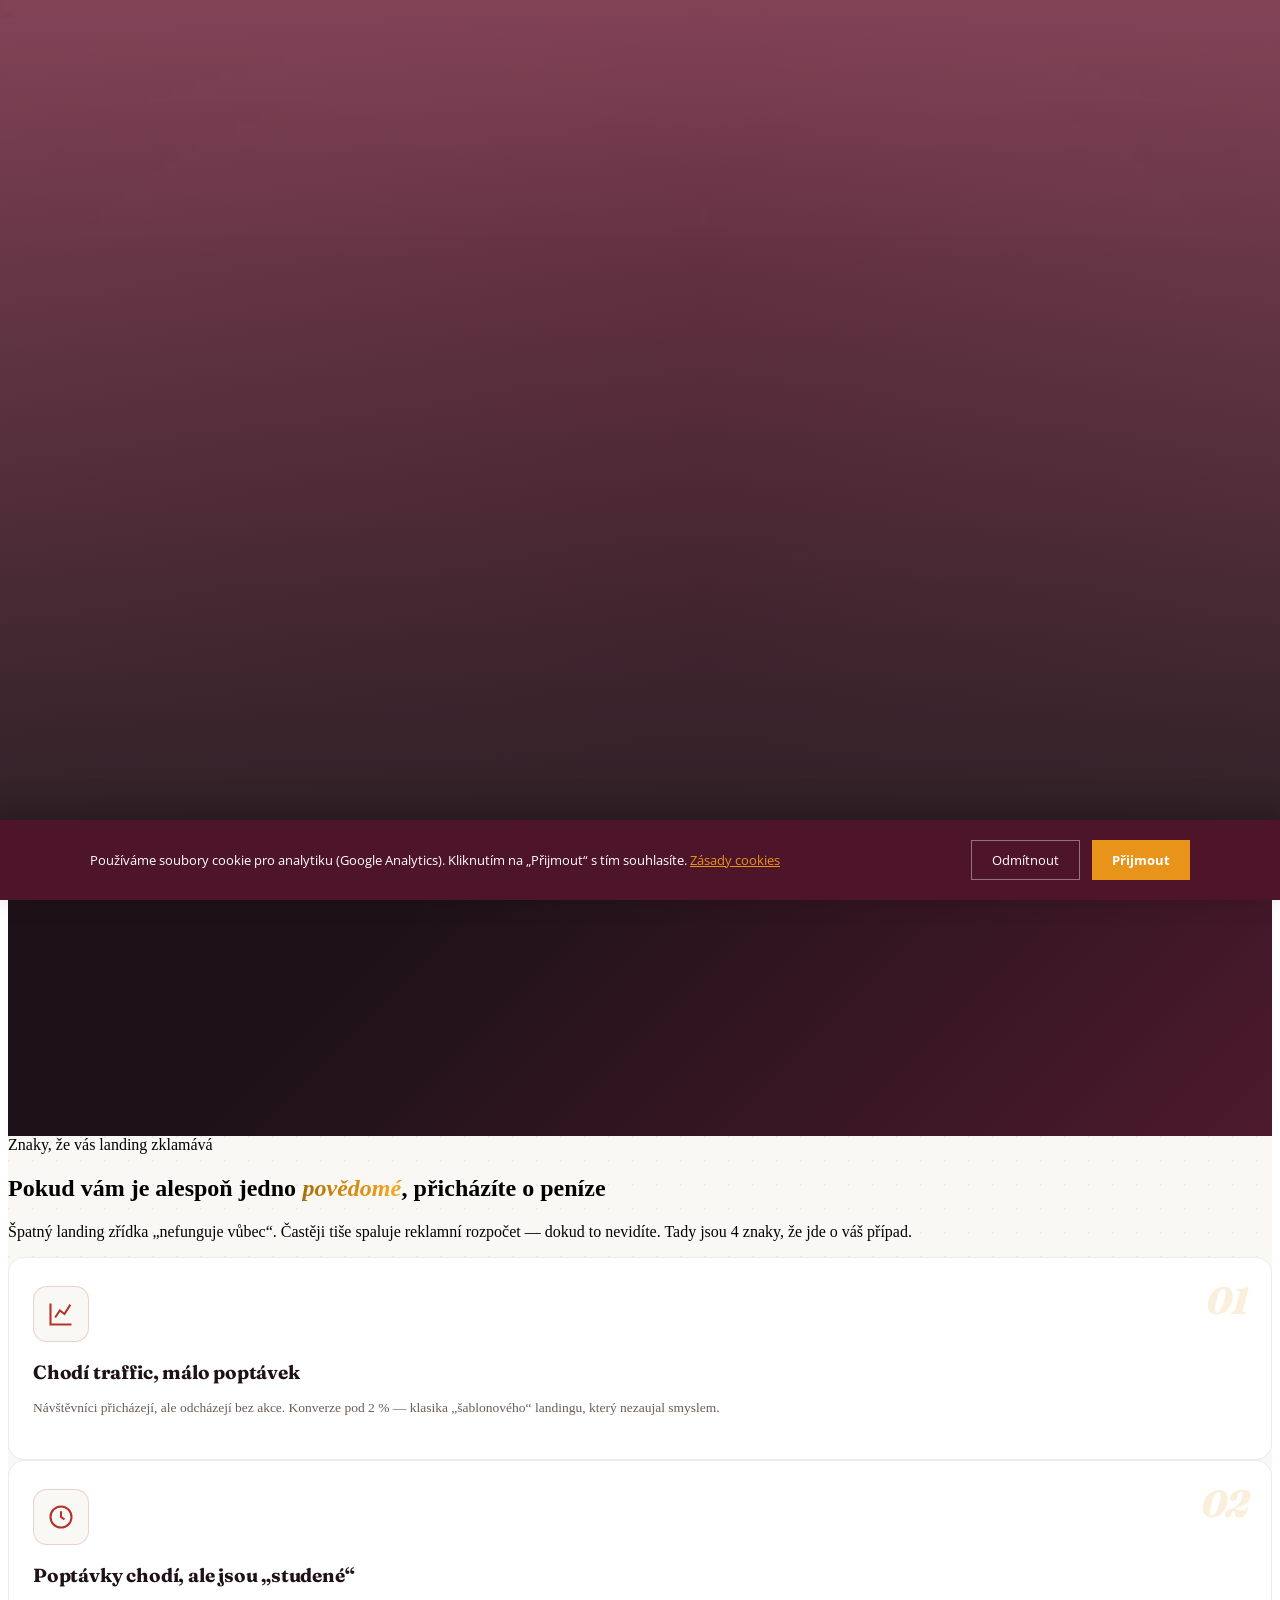
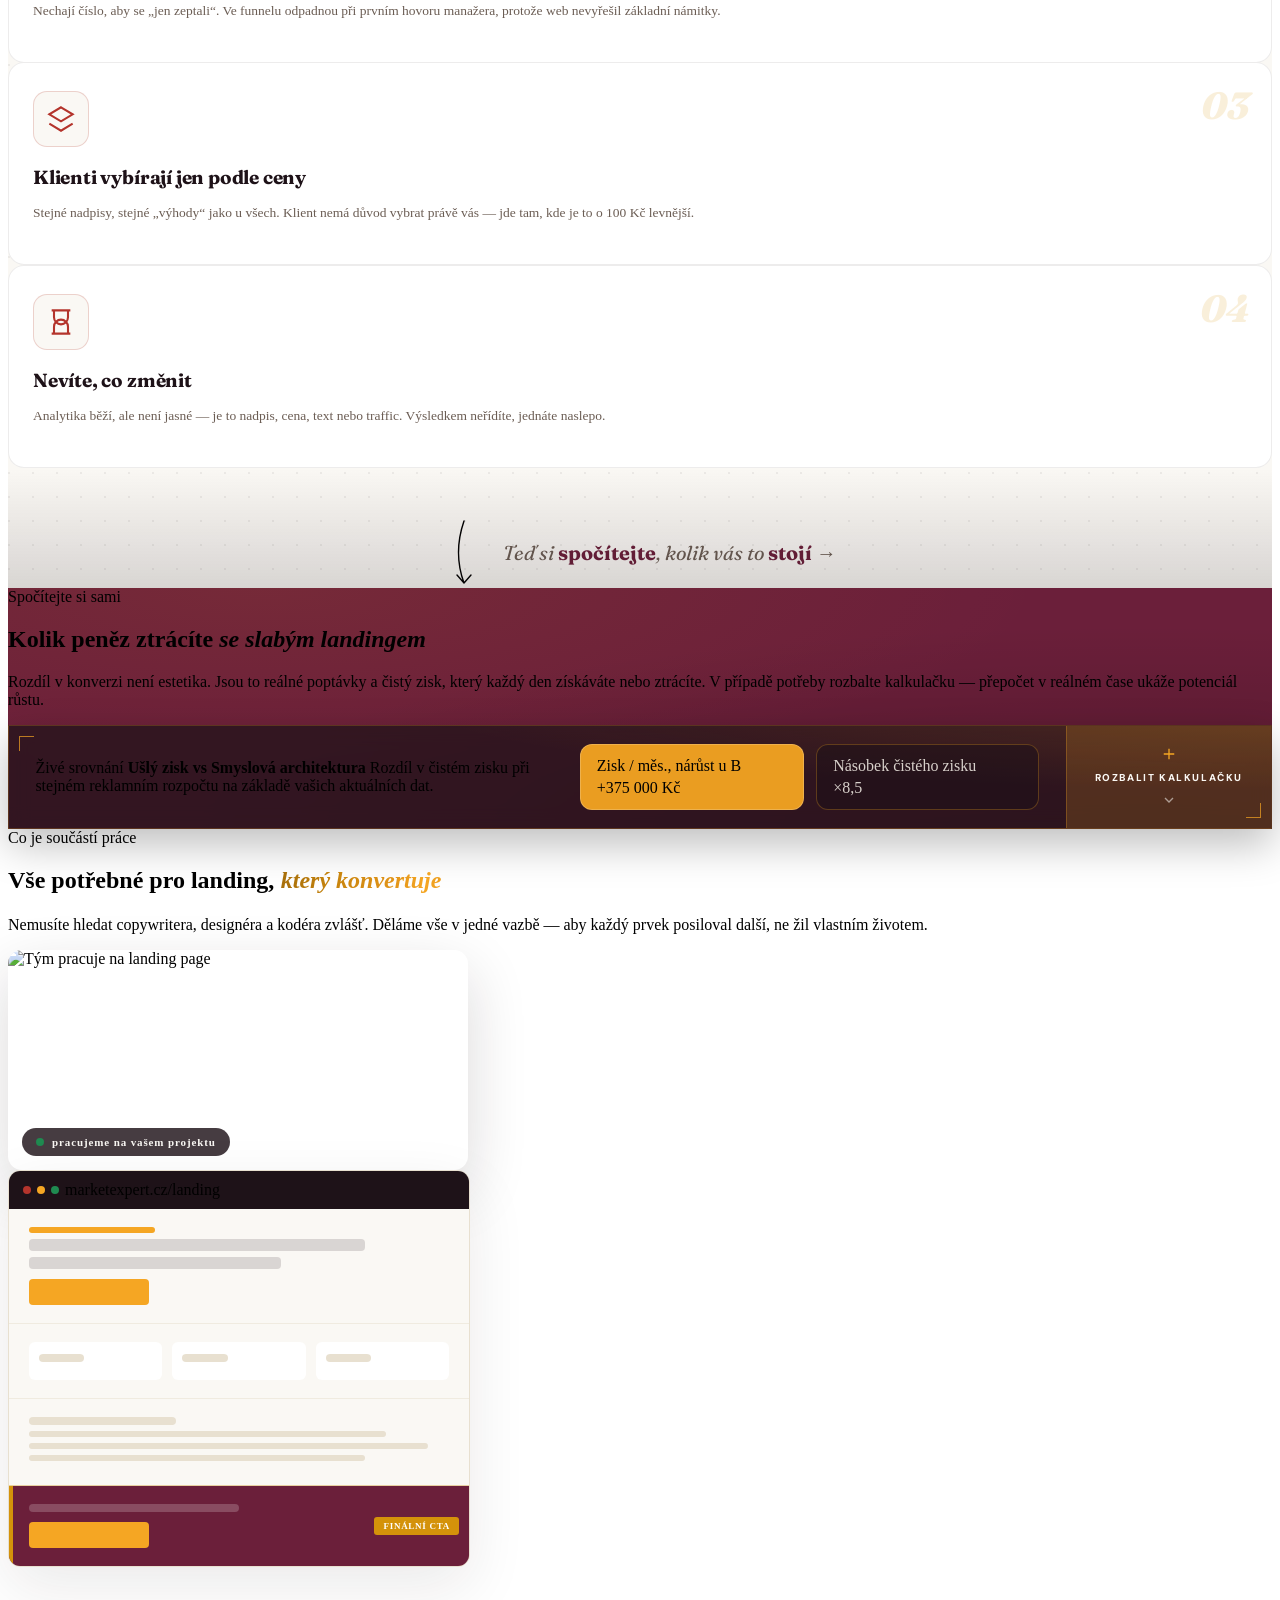
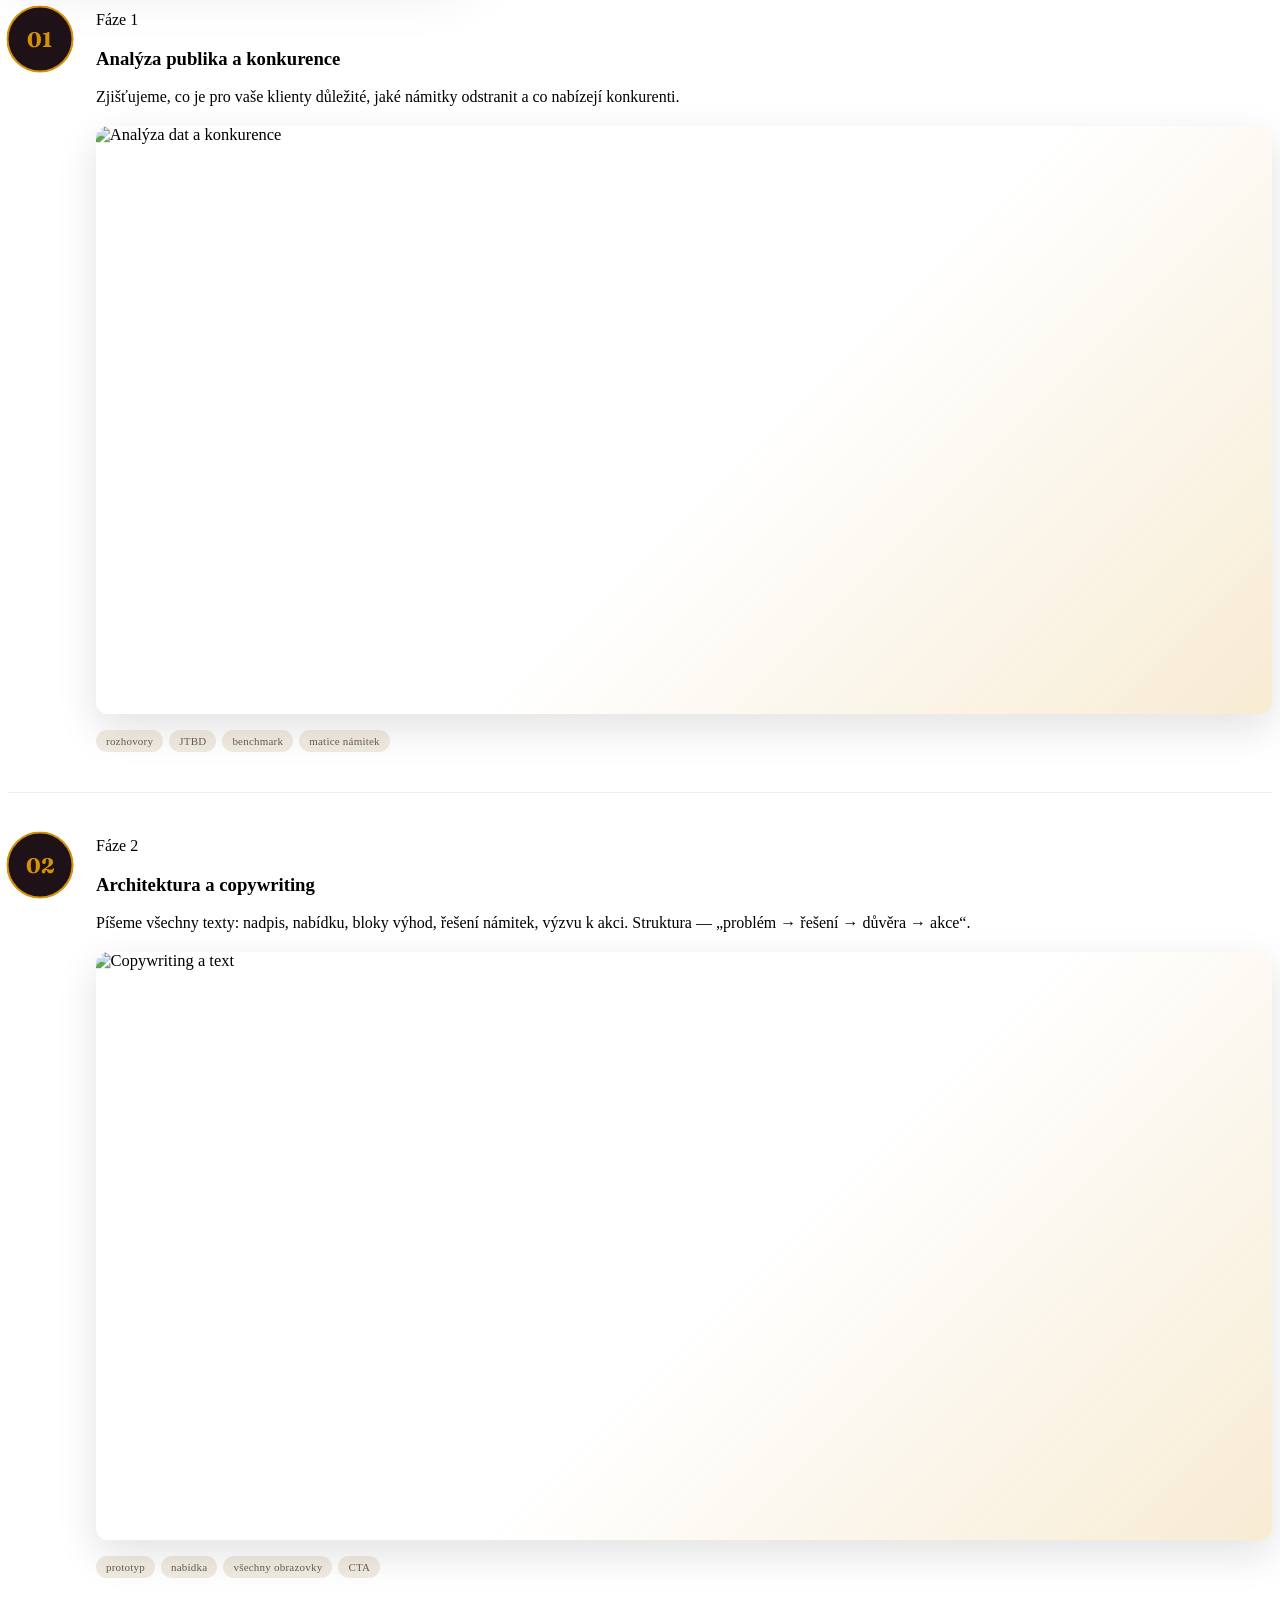
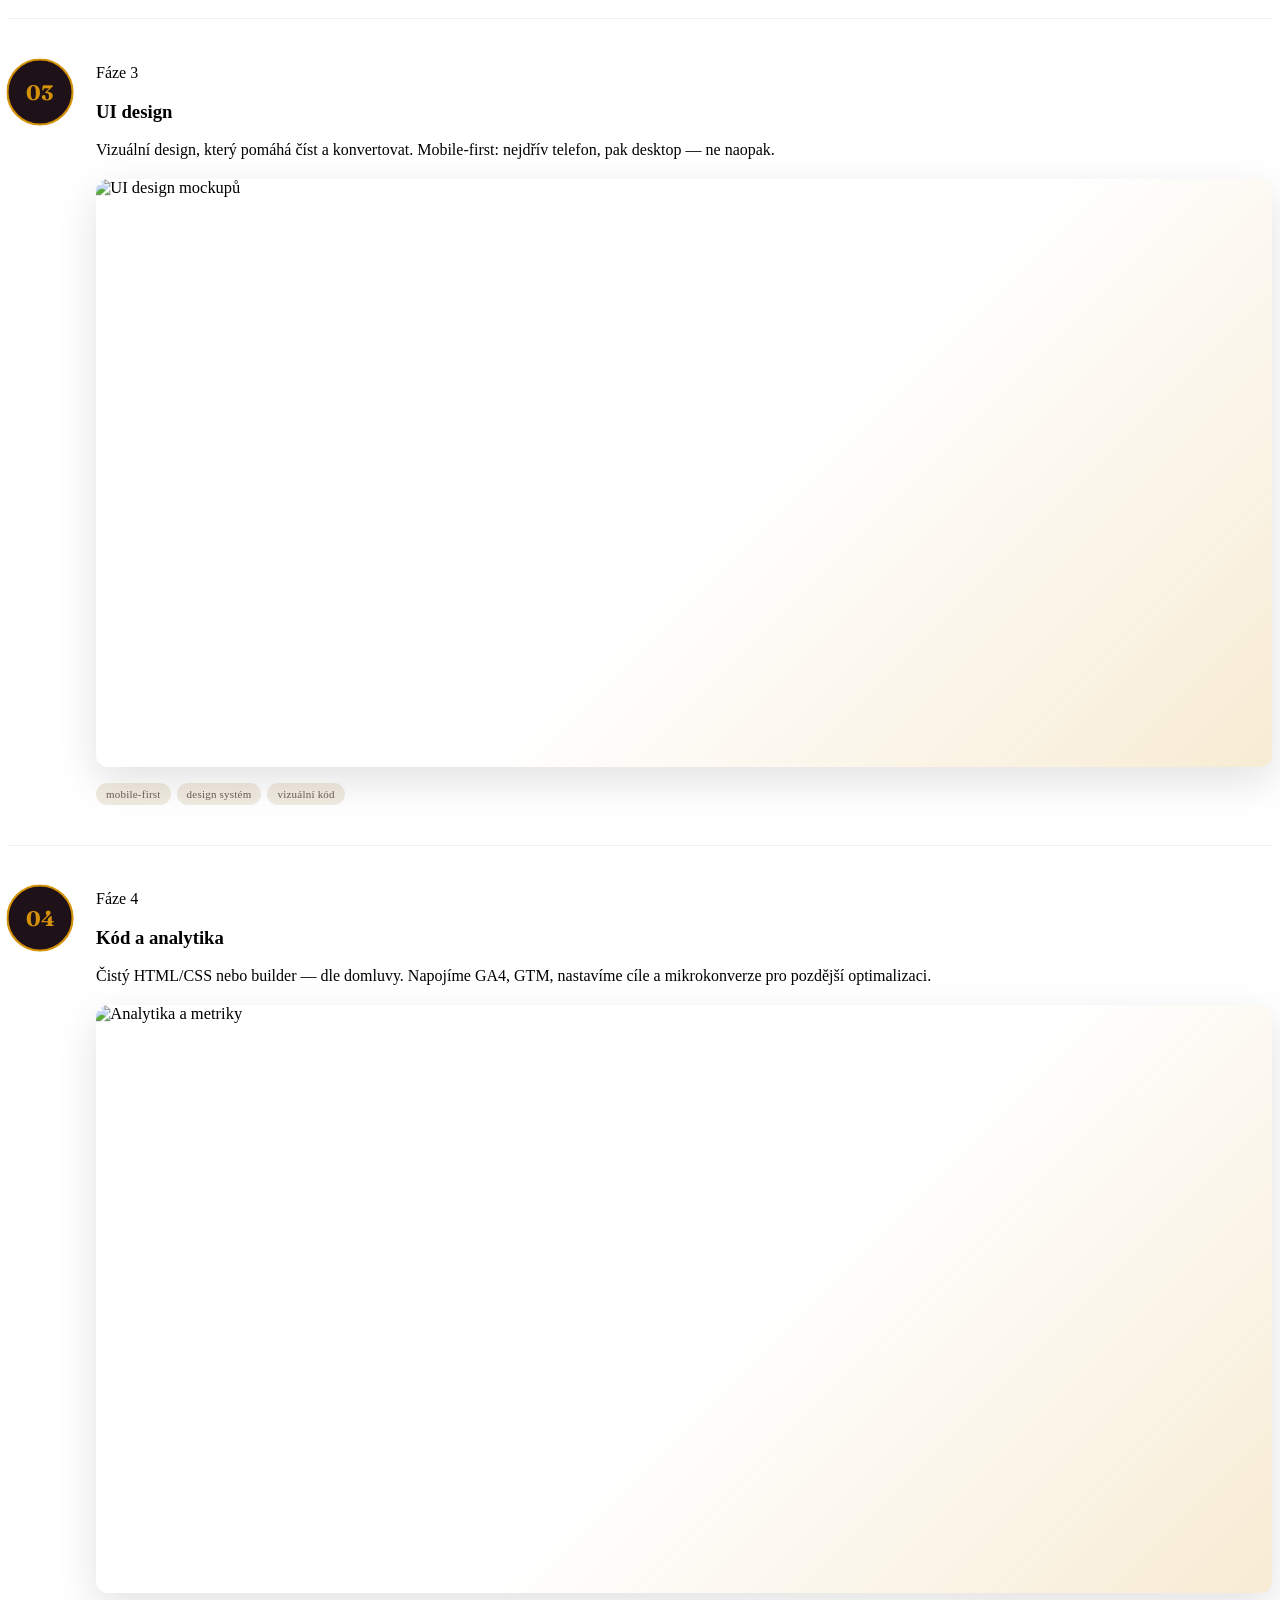
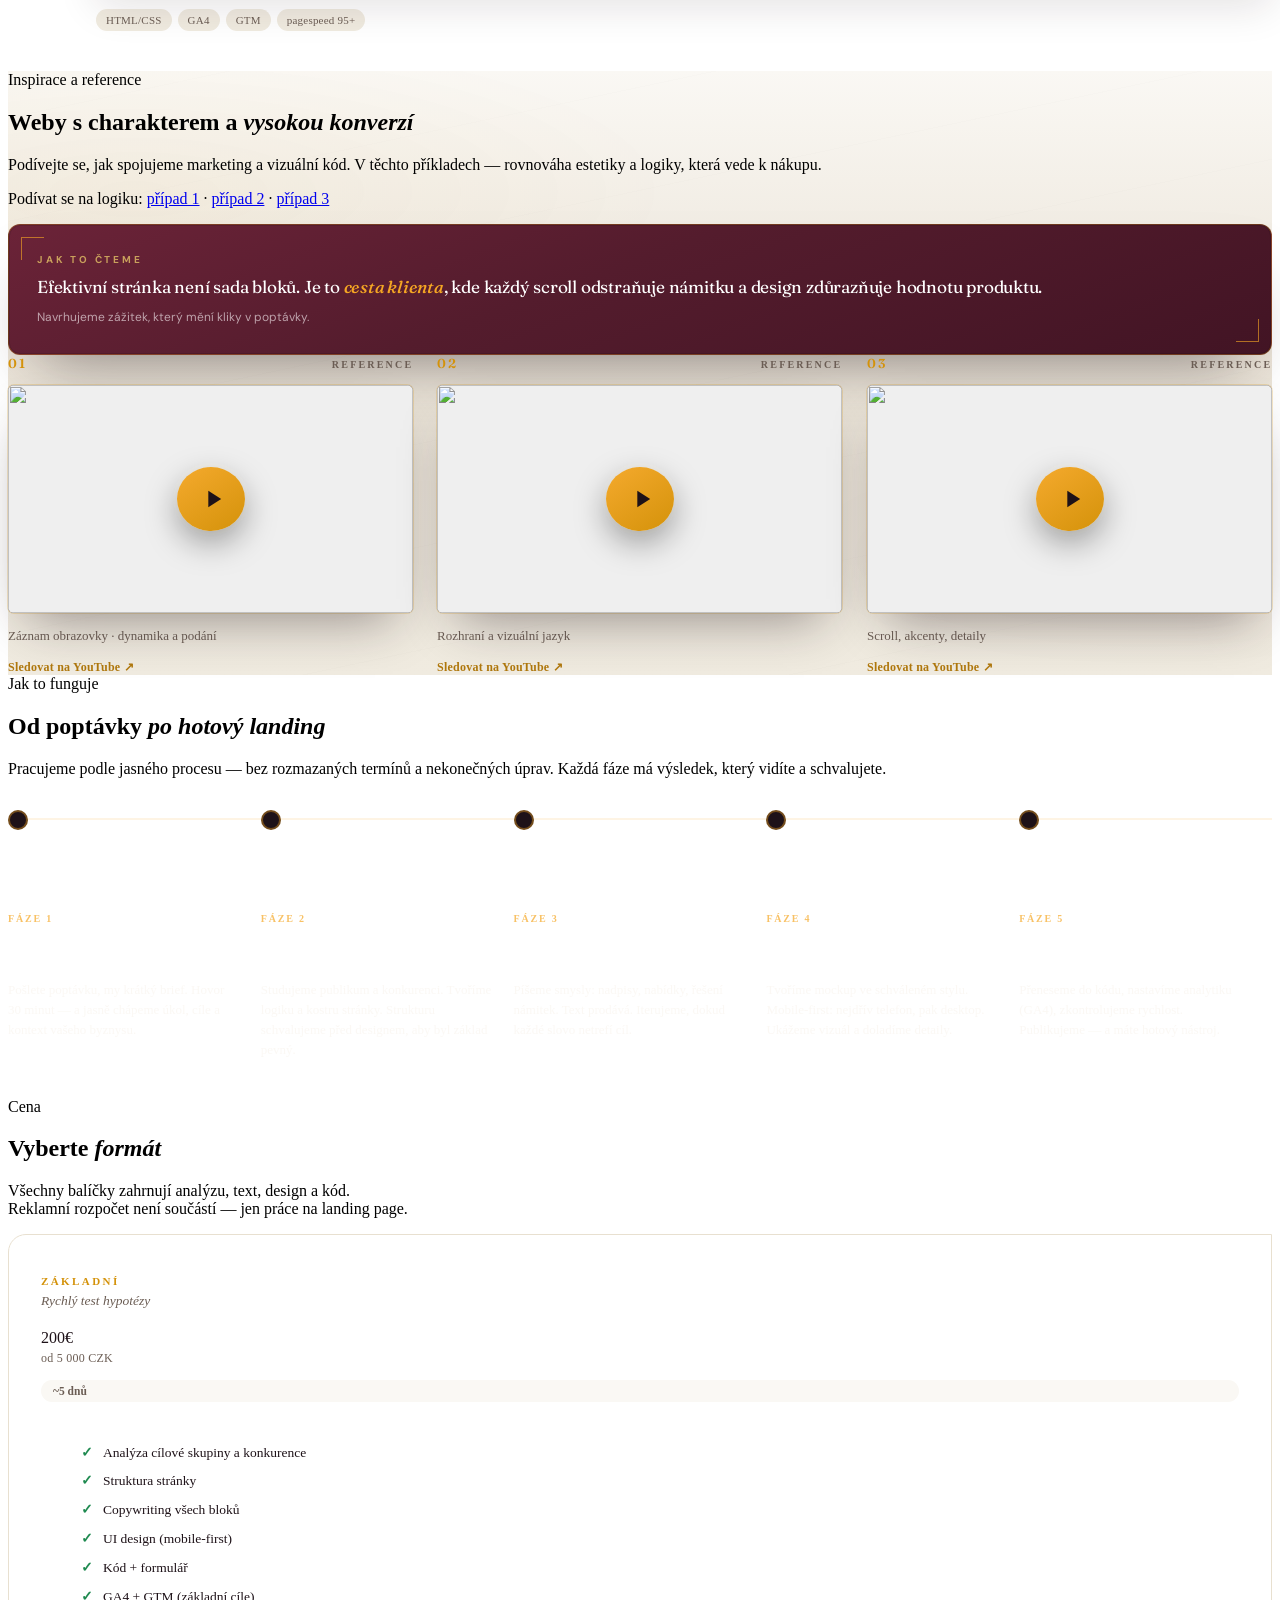
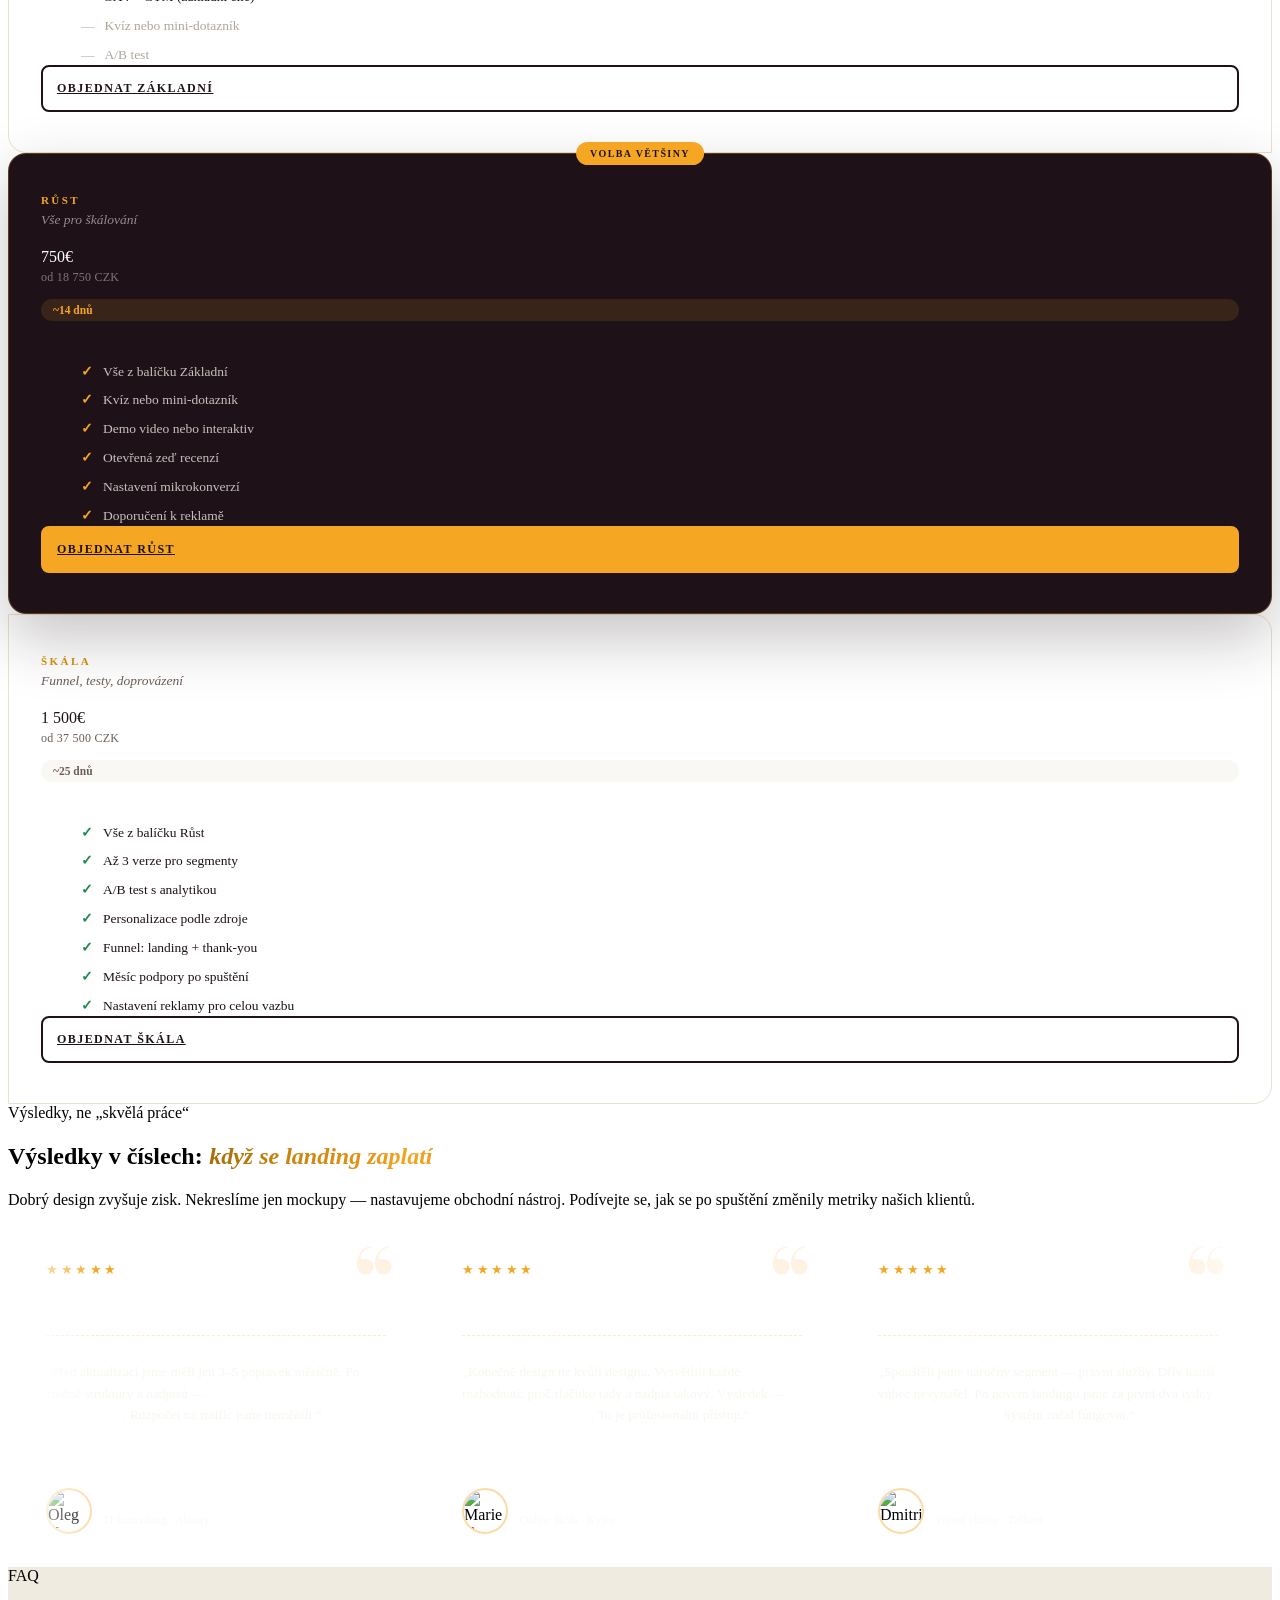
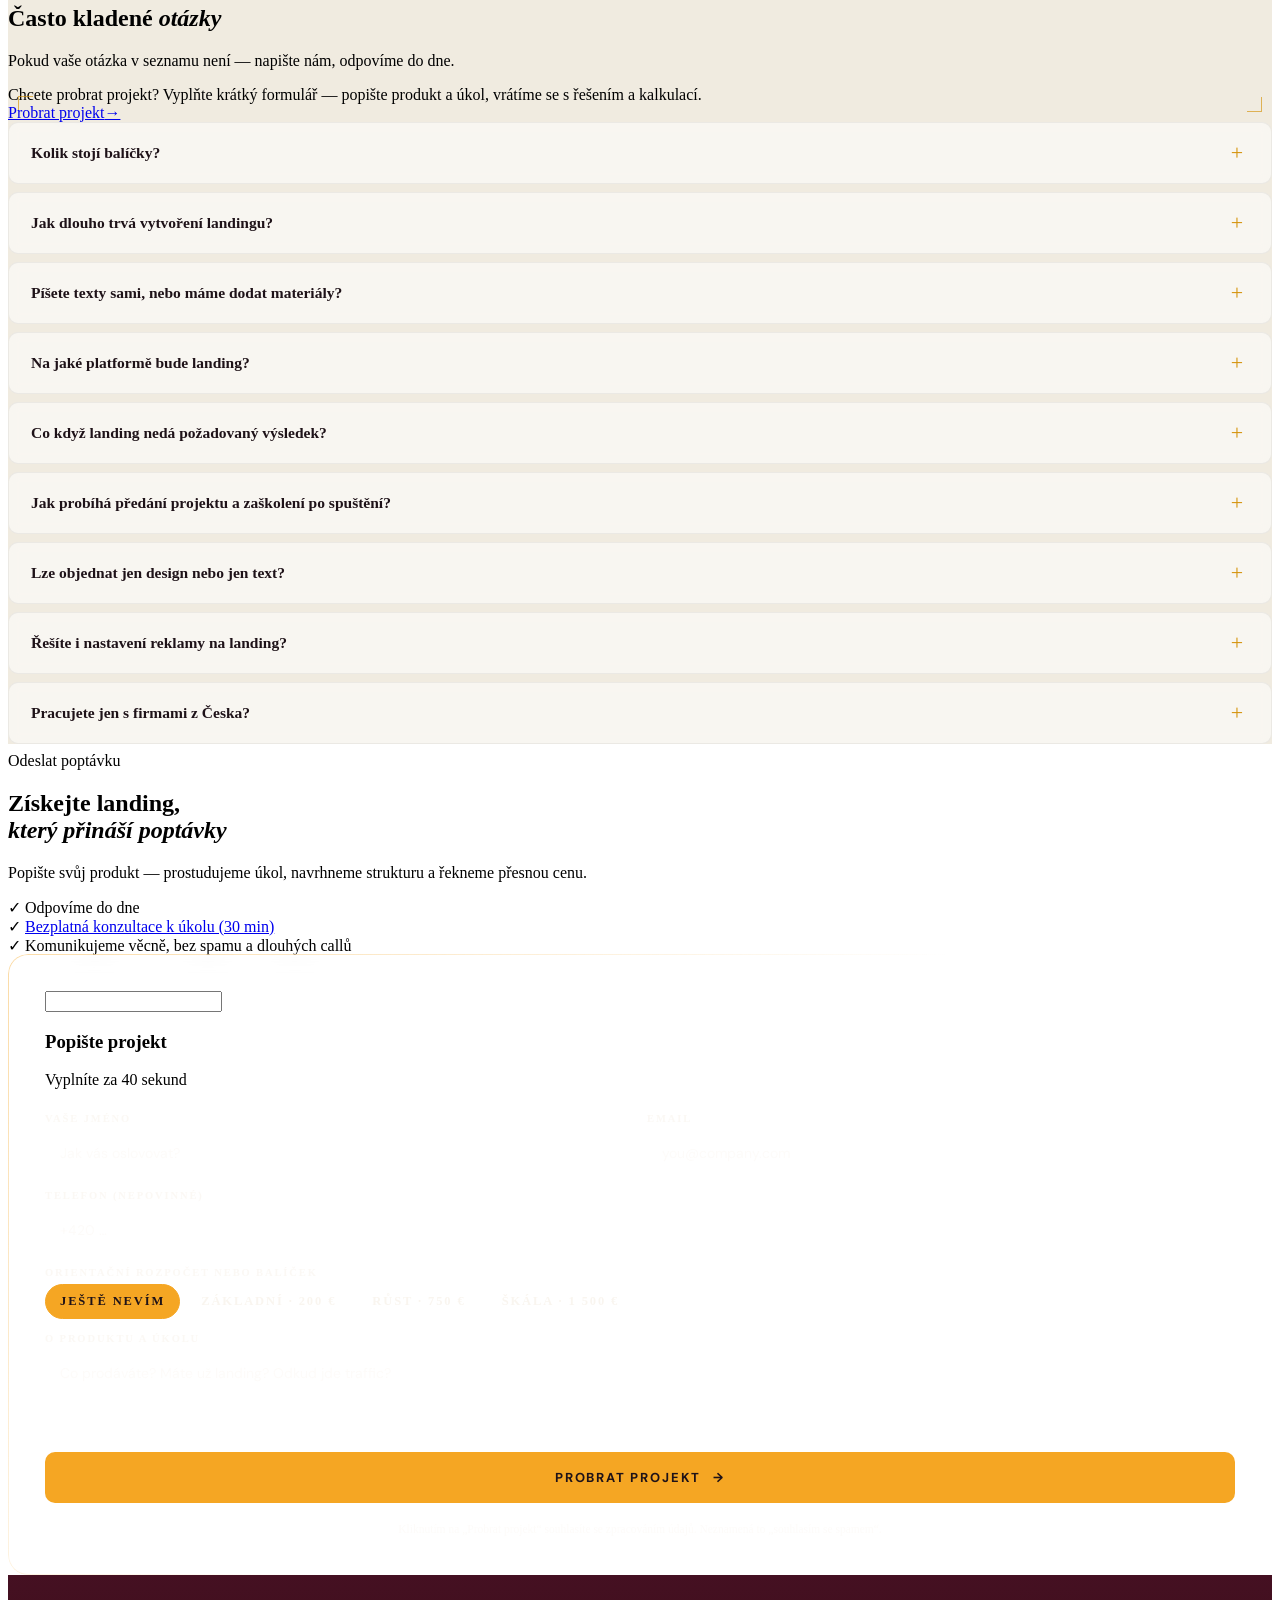
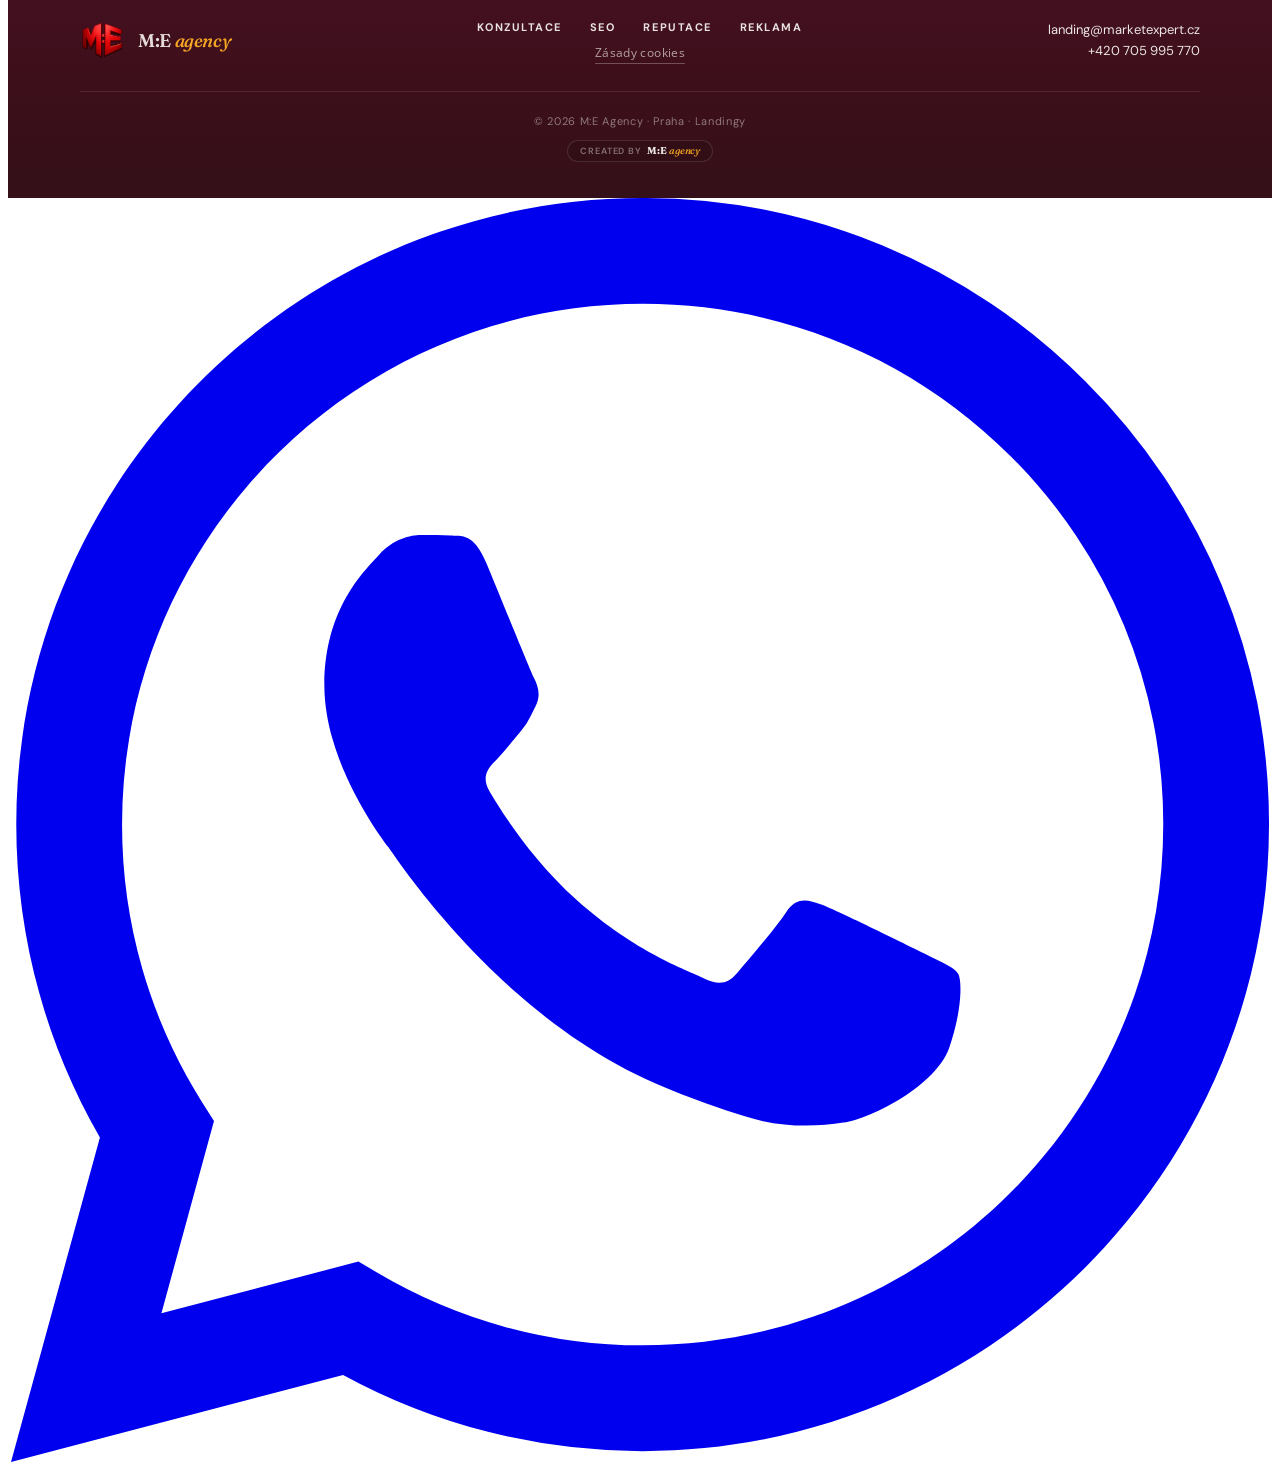
==== commit 9b8f0949: "Add files via upload" ====
--- a/cz/index.html
+++ b/cz/index.html
@@ -5,7 +5,7 @@
   <meta name="viewport" content="width=device-width, initial-scale=1.0" />
   <!-- YouTube embed (ошибка 153): плееру нужен нормальный Referer; same-origin / file:// ломают встраивание -->
   <meta name="referrer" content="strict-origin-when-cross-origin" />
-  <title>Tvorba landing page na klíč — Market Expert Agency · Praha</title>
+  <title>Tvorba landing page na klíč — M:E Agency · Praha</title>
   <meta name="description" content="Tvoříme landing page na klíč: analýza, text, design, kód. Balíčky od 200 €. Praha." />
   <meta name="robots" content="index, follow" />
   <link rel="canonical" href="https://landing.marketexpert.cz/cz/" />
@@ -17,12 +17,18 @@
   <meta property="og:locale" content="cs_CZ" />
   <meta property="og:locale:alternate" content="ru_RU" />
   <meta property="og:url" content="https://landing.marketexpert.cz/cz/" />
-  <meta property="og:title" content="Tvorba landing page na klíč — Market Expert Agency · Praha" />
+  <meta property="og:title" content="Tvorba landing page na klíč — M:E Agency · Praha" />
   <meta property="og:description" content="Tvoříme landing page na klíč: analýza, text, design, kód. Balíčky od 200 €. Praha." />
+  <meta property="og:image" content="https://landing.marketexpert.cz/logo.png" />
+  <meta name="twitter:card" content="summary" />
+  <meta name="twitter:title" content="Tvorba landing page na klíč — M:E Agency · Praha" />
+  <meta name="twitter:description" content="Tvoříme landing page na klíč: analýza, text, design, kód. Balíčky od 200 €. Praha." />
+  <meta name="twitter:image" content="https://landing.marketexpert.cz/logo.png" />
   <script type="application/ld+json">{"@context":"https://schema.org","@type":"ProfessionalService","name":"M:E Agency — Landing pages","url":"https://landing.marketexpert.cz/cz/","description":"Tvorba landing page na klíč v Praze. Analýza, copywriting, design, kód.","email":"landing@marketexpert.cz","telephone":"+420705995770","address":{"@type":"PostalAddress","addressLocality":"Praha","addressCountry":"CZ"},"areaServed":{"@type":"Country","name":"Czech Republic"},"priceRange":"€€","inLanguage":"cs"}</script>
 
   <script>
     window.__GA4_MEASUREMENT_ID__ = 'G-SPKHXMCQGM';
+    window.__ME_SERVICE__ = 'landing';
   </script>
   <!-- Иконка вкладки = ваш logo.png из корня репозитория (не вспомогательный svg с буквой M) -->
   <link rel="icon" href="../logo.png" type="image/png" />
@@ -32,38 +38,11 @@
   <link rel="preconnect" href="https://fonts.gstatic.com" crossorigin />
   <link href="https://fonts.googleapis.com/css2?family=Fraunces:ital,opsz,wght@0,9..144,400;0,9..144,500;0,9..144,600;0,9..144,700;0,9..144,800;1,9..144,400;1,9..144,600&family=DM+Sans:wght@400;500;600;700&family=Open+Sans:wght@400;600;700&display=swap" rel="stylesheet" />
 
-  <script src="https://cdn.tailwindcss.com"></script>
-  <script>
-    tailwind.config = {
-      theme: {
-        extend: {
-          fontFamily: {
-            display: ['"Fraunces"', 'Georgia', 'serif'],
-            sans:    ['"DM Sans"', 'system-ui', 'sans-serif'],
-          },
-          colors: {
-            cream:     '#faf8f4',
-            cream2:    '#f3efe8',
-            cream3:    '#e8e2da',
-            wine:      '#6b1f3a',
-            'wine-dk': '#1e1218',
-            'wine-md': '#85405f',
-            wine2:     '#140c10',
-            gold:      '#d4920a',
-            gold2:     '#f5a623',
-            goldDim:   '#b0780d',
-            ink:       '#1c1410',
-            muted:     '#6b5d54',
-            success:   '#1f8a50',
-            danger:    '#b4342c',
-          },
-        },
-      },
-    };
-  </script>
-
+  <!-- Production CSS: built via _tailwind_tooling (pinned Tailwind 3.4.17). Do not use Play CDN. -->
+  <link rel="stylesheet" href="../tailwind.built.css" />
   <link rel="stylesheet" href="../styles.css" />
   <link rel="stylesheet" href="../form-success.css" />
+  <link rel="stylesheet" href="../cookie.css" />
 </head>
 <body class="font-sans text-ink bg-cream antialiased overflow-x-hidden">
 
@@ -167,7 +146,7 @@
           <!-- Trust strip inside card -->
           <div class="hero-trust">
             <div class="trust-langs">
-              <span>🇨🇿</span><span>🇺🇦</span><span>🇬🇧</span><span>🇷🇺</span>
+              <span>🇨🇿</span><span>🇺🇦</span><span>EN</span><span>🇷🇺</span>
               <span class="trust-note">mluvíme a píšeme ve 4 jazycích</span>
             </div>
             <div class="trust-divider"></div>
@@ -303,28 +282,28 @@
         <div class="text-[10px] font-bold uppercase tracking-[0.22em] text-muted mb-4">Vaše aktuální data</div>
         <div class="grid grid-cols-2 lg:grid-cols-4 gap-5">
           <div class="calc-input-wrap">
-            <label>Traffic</label>
+            <label for="cVisitors">Traffic</label>
             <div class="calc-input">
               <input type="number" id="cVisitors" value="1000" min="0" step="100" title="Návštěvníků za měsíc">
               <span class="calc-unit">os./měs.</span>
             </div>
           </div>
           <div class="calc-input-wrap">
-            <label>Náklady na traffic (CPC)</label>
+            <label for="cCpc">Náklady na traffic (CPC)</label>
             <div class="calc-input">
               <input type="number" id="cCpc" value="25" min="0" step="1" title="Cena za klik / přechod">
               <span class="calc-unit">Kč</span>
             </div>
           </div>
           <div class="calc-input-wrap">
-            <label>Průměrná objednávka</label>
+            <label for="cCheck">Průměrná objednávka</label>
             <div class="calc-input">
               <input type="number" id="cCheck" value="12500" min="0" step="500">
               <span class="calc-unit">Kč</span>
             </div>
           </div>
           <div class="calc-input-wrap">
-            <label>Konverze v prodej</label>
+            <label for="cSaleConv">Konverze v prodej</label>
             <div class="calc-input">
               <input type="number" id="cSaleConv" value="30" min="0" max="100" step="1" title="% poptávek, které dojdou k nákupu">
               <span class="calc-unit">% poptávek</span>
@@ -344,7 +323,7 @@
           </div>
           <div class="calc-body">
             <div class="calc-row">
-              <span class="calc-label">Konverze landingu v poptávku</span>
+              <label class="calc-label" for="cBadConv">Konverze landingu v poptávku</label>
               <div class="calc-input calc-input-inline">
                 <input type="number" id="cBadConv" value="2" min="0" max="100" step="0.1">
                 <span class="calc-unit">%</span>
@@ -399,7 +378,7 @@
           </div>
           <div class="calc-body">
             <div class="calc-row">
-              <span class="calc-label">Konverze landingu v poptávku</span>
+              <label class="calc-label" for="cGoodConv">Konverze landingu v poptávku</label>
               <div class="calc-input calc-input-inline">
                 <input type="number" id="cGoodConv" value="12" min="0" max="100" step="0.1">
                 <span class="calc-unit">%</span>
@@ -849,12 +828,12 @@
         <article class="review-card">
           <div class="review-quote-mark">“</div>
           <div class="review-stars">★★★★★</div>
-          <div class="review-result">+567 % <span>poptávek</span></div>
-          <p class="review-text">„Před aktualizací jsme měli jen 3–5 poptávek měsíčně. Po změně struktury a nadpisů — <strong>34 poptávek</strong> za stejné období. Rozpočet na traffic jsme neměnili.“</p>
+          <div class="review-result">Růst poptávek</div>
+          <p class="review-text">„Před aktualizací jsme měli jen 3–5 poptávek měsíčně. Po změně struktury a nadpisů — <strong>výrazně více poptávek za stejné období</strong>. Rozpočet na traffic jsme neměnili.“</p>
           <div class="review-meta">
-            <img class="review-avatar" src="https://images.unsplash.com/photo-1560250097-0b93528c311a?auto=format&fit=crop&w=160&h=160&q=80" alt="Олег К." loading="lazy">
+            <img class="review-avatar" src="https://images.unsplash.com/photo-1560250097-0b93528c311a?auto=format&fit=crop&w=160&h=160&q=80" alt="Oleg K." loading="lazy">
             <div>
-              <div class="review-who">Олег К.</div>
+              <div class="review-who">Oleg K.</div>
               <div class="review-co">IT konzulting · Almaty</div>
             </div>
           </div>
@@ -863,12 +842,12 @@
         <article class="review-card">
           <div class="review-quote-mark">“</div>
           <div class="review-stars">★★★★★</div>
-          <div class="review-result">×5,6 <span>konverze</span></div>
-          <p class="review-text">„Konečně design ne kvůli designu. Vysvětlili každé rozhodnutí: proč tlačítko tady a nadpis takový. Výsledek — <strong>nárůst konverze 5,6×</strong>. To je profesionální přístup.“</p>
+          <div class="review-result">Růst konverze</div>
+          <p class="review-text">„Konečně design ne kvůli designu. Vysvětlili každé rozhodnutí: proč tlačítko tady a nadpis takový. Výsledek — <strong>výrazný růst konverze</strong>. To je profesionální přístup.“</p>
           <div class="review-meta">
-            <img class="review-avatar" src="https://images.unsplash.com/photo-1544005313-94ddf0286df2?auto=format&fit=crop&w=160&h=160&q=80" alt="Мария Г." loading="lazy">
+            <img class="review-avatar" src="https://images.unsplash.com/photo-1544005313-94ddf0286df2?auto=format&fit=crop&w=160&h=160&q=80" alt="Marie G." loading="lazy">
             <div>
-              <div class="review-who">Мария Г.</div>
+              <div class="review-who">Marie G.</div>
               <div class="review-co">Online škola · Kyjev</div>
             </div>
           </div>
@@ -877,12 +856,12 @@
         <article class="review-card">
           <div class="review-quote-mark">“</div>
           <div class="review-stars">★★★★★</div>
-          <div class="review-result">8 klientů <span>za 2 týdny</span></div>
-          <p class="review-text">„Spouštěli jsme náročný segment — právní služby. Dřív kanál vůbec nevynášel. Po novém landingu jsme za první dva týdny <strong>uzavřeli 8 smluv</strong>. Systém začal fungovat.“</p>
+          <div class="review-result">Noví klienti</div>
+          <p class="review-text">„Spouštěli jsme náročný segment — právní služby. Dřív kanál vůbec nevynášel. Po novém landingu jsme za první dva týdny <strong>získali nové smlouvy</strong>. Systém začal fungovat.“</p>
           <div class="review-meta">
-            <img class="review-avatar" src="https://images.unsplash.com/photo-1507003211169-0a1dd7228f2d?auto=format&fit=crop&w=160&h=160&q=80" alt="Дмитрий Л." loading="lazy">
+            <img class="review-avatar" src="https://images.unsplash.com/photo-1507003211169-0a1dd7228f2d?auto=format&fit=crop&w=160&h=160&q=80" alt="Dmitrij L." loading="lazy">
             <div>
-              <div class="review-who">Дмитрий Л.</div>
+              <div class="review-who">Dmitrij L.</div>
               <div class="review-co">Právní služby · Taškent</div>
             </div>
           </div>
@@ -891,12 +870,12 @@
         <article class="review-card">
           <div class="review-quote-mark">“</div>
           <div class="review-stars">★★★★★</div>
-          <div class="review-result">−38 % <span>cena leadu</span></div>
-          <p class="review-text">„Restart landingu <strong>se zaplatil za 11 dní</strong>. Cena poptávky klesla skoro na polovinu a kvalita leadů vzrostla — méně těch, co „jen chtěli zeptat“. Teď chodí cílení klienti.“</p>
+          <div class="review-result">Nižší cena leadu</div>
+          <p class="review-text">„Restart landingu <strong>rychle vrátil investici</strong>. Cena poptávky klesla a kvalita leadů vzrostla — méně těch, co „jen chtěli zeptat“. Teď chodí cílení klienti.“</p>
           <div class="review-meta">
-            <img class="review-avatar" src="https://images.unsplash.com/photo-1519085360753-af0119f7cbe7?auto=format&fit=crop&w=160&h=160&q=80" alt="Ярослав П." loading="lazy">
+            <img class="review-avatar" src="https://images.unsplash.com/photo-1519085360753-af0119f7cbe7?auto=format&fit=crop&w=160&h=160&q=80" alt="Jaroslav P." loading="lazy">
             <div>
-              <div class="review-who">Ярослав П.</div>
+              <div class="review-who">Jaroslav P.</div>
               <div class="review-co">Rekonstrukce · Kladno</div>
             </div>
           </div>
@@ -905,12 +884,12 @@
         <article class="review-card">
           <div class="review-quote-mark">“</div>
           <div class="review-stars">★★★★★</div>
-          <div class="review-result">+4 200 € <span>měsíčně</span></div>
-          <p class="review-text">„Myslela jsem, že problém je v produktu, ale byl v nabídce. Přepsali nadpis, přestavěli první obrazovku a tržby další měsíc <strong>vzrostly o 4 200 € při stejném reklamním rozpočtu</strong>. Předčilo to očekávání.“</p>
+          <div class="review-result">Růst tržeb</div>
+          <p class="review-text">„Myslela jsem, že problém je v produktu, ale byl v nabídce. Přepsali nadpis, přestavěli první obrazovku a tržby další měsíc <strong>vzrostly při stejném reklamním rozpočtu</strong>. Předčilo to očekávání.“</p>
           <div class="review-meta">
-            <img class="review-avatar" src="https://images.unsplash.com/photo-1573497019940-1c28c88b4f3e?auto=format&fit=crop&w=160&h=160&q=80" alt="Наталья В." loading="lazy">
+            <img class="review-avatar" src="https://images.unsplash.com/photo-1573497019940-1c28c88b4f3e?auto=format&fit=crop&w=160&h=160&q=80" alt="Natálie V." loading="lazy">
             <div>
-              <div class="review-who">Наталья В.</div>
+              <div class="review-who">Natálie V.</div>
               <div class="review-co">Kosmetologie · Minsk</div>
             </div>
           </div>
@@ -919,12 +898,12 @@
         <article class="review-card">
           <div class="review-quote-mark">“</div>
           <div class="review-stars">★★★★★</div>
-          <div class="review-result">×3,2 <span>CTR reklamy</span></div>
+          <div class="review-result">Silnější CTR</div>
           <p class="review-text">Dobrý landing táhne i reklamu. Méně odmítnutí — vyšší kvalita reklamy v Google, nižší cena kliku. Efekt 2 v 1.</p>
           <div class="review-meta">
-            <img class="review-avatar" src="https://images.unsplash.com/photo-1472099645785-5658abf4ff4e?auto=format&fit=crop&w=160&h=160&q=80" alt="Игорь С." loading="lazy">
+            <img class="review-avatar" src="https://images.unsplash.com/photo-1472099645785-5658abf4ff4e?auto=format&fit=crop&w=160&h=160&q=80" alt="Igor S." loading="lazy">
             <div>
-              <div class="review-who">Игорь С.</div>
+              <div class="review-who">Igor S.</div>
               <div class="review-co">B2B služby · Astana</div>
             </div>
           </div>
@@ -934,12 +913,12 @@
         <article class="review-card review-card--loop">
           <div class="review-quote-mark">“</div>
           <div class="review-stars">★★★★★</div>
-          <div class="review-result">+567 % <span>poptávek</span></div>
-          <p class="review-text">„Před aktualizací jsme měli jen 3–5 poptávek měsíčně. Po změně struktury a nadpisů — <strong>34 poptávek</strong> za stejné období. Rozpočet na traffic jsme neměnili.“</p>
+          <div class="review-result">Růst poptávek</div>
+          <p class="review-text">„Před aktualizací jsme měli jen 3–5 poptávek měsíčně. Po změně struktury a nadpisů — <strong>výrazně více poptávek za stejné období</strong>. Rozpočet na traffic jsme neměnili.“</p>
           <div class="review-meta">
-            <img class="review-avatar" src="https://images.unsplash.com/photo-1560250097-0b93528c311a?auto=format&fit=crop&w=160&h=160&q=80" alt="Олег К." loading="lazy">
+            <img class="review-avatar" src="https://images.unsplash.com/photo-1560250097-0b93528c311a?auto=format&fit=crop&w=160&h=160&q=80" alt="Oleg K." loading="lazy">
             <div>
-              <div class="review-who">Олег К.</div>
+              <div class="review-who">Oleg K.</div>
               <div class="review-co">IT konzulting · Almaty</div>
             </div>
           </div>
@@ -947,12 +926,12 @@
         <article class="review-card review-card--loop">
           <div class="review-quote-mark">“</div>
           <div class="review-stars">★★★★★</div>
-          <div class="review-result">×5,6 <span>konverze</span></div>
-          <p class="review-text">„Konečně design ne kvůli designu. Vysvětlili každé rozhodnutí: proč tlačítko tady a nadpis takový. Výsledek — <strong>nárůst konverze 5,6×</strong>. To je profesionální přístup.“</p>
+          <div class="review-result">Růst konverze</div>
+          <p class="review-text">„Konečně design ne kvůli designu. Vysvětlili každé rozhodnutí: proč tlačítko tady a nadpis takový. Výsledek — <strong>výrazný růst konverze</strong>. To je profesionální přístup.“</p>
           <div class="review-meta">
-            <img class="review-avatar" src="https://images.unsplash.com/photo-1544005313-94ddf0286df2?auto=format&fit=crop&w=160&h=160&q=80" alt="Мария Г." loading="lazy">
+            <img class="review-avatar" src="https://images.unsplash.com/photo-1544005313-94ddf0286df2?auto=format&fit=crop&w=160&h=160&q=80" alt="Marie G." loading="lazy">
             <div>
-              <div class="review-who">Мария Г.</div>
+              <div class="review-who">Marie G.</div>
               <div class="review-co">Online škola · Kyjev</div>
             </div>
           </div>
@@ -960,12 +939,12 @@
         <article class="review-card review-card--loop">
           <div class="review-quote-mark">“</div>
           <div class="review-stars">★★★★★</div>
-          <div class="review-result">8 klientů <span>za 2 týdny</span></div>
-          <p class="review-text">„Spouštěli jsme náročný segment — právní služby. Dřív kanál vůbec nevynášel. Po novém landingu jsme za první dva týdny <strong>uzavřeli 8 smluv</strong>. Systém začal fungovat.“</p>
+          <div class="review-result">Noví klienti</div>
+          <p class="review-text">„Spouštěli jsme náročný segment — právní služby. Dřív kanál vůbec nevynášel. Po novém landingu jsme za první dva týdny <strong>získali nové smlouvy</strong>. Systém začal fungovat.“</p>
           <div class="review-meta">
-            <img class="review-avatar" src="https://images.unsplash.com/photo-1507003211169-0a1dd7228f2d?auto=format&fit=crop&w=160&h=160&q=80" alt="Дмитрий Л." loading="lazy">
+            <img class="review-avatar" src="https://images.unsplash.com/photo-1507003211169-0a1dd7228f2d?auto=format&fit=crop&w=160&h=160&q=80" alt="Dmitrij L." loading="lazy">
             <div>
-              <div class="review-who">Дмитрий Л.</div>
+              <div class="review-who">Dmitrij L.</div>
               <div class="review-co">Právní služby · Taškent</div>
             </div>
           </div>
@@ -1060,15 +1039,15 @@
         <p class="mt-6 text-[15px] text-cream/60 leading-relaxed max-w-lg break-words">Popište svůj produkt — prostudujeme úkol, navrhneme strukturu a řekneme přesnou cenu.</p>
 
         <div class="mt-10 space-y-4 text-[13px] text-cream/70">
-          <div class="flex items-start gap-3 min-w-0">
+          <div class="flex items-center gap-3 min-w-0">
             <span class="w-9 h-9 shrink-0 rounded-full border border-gold/40 flex items-center justify-center text-gold">✓</span>
             <span class="min-w-0 flex-1 leading-snug">Odpovíme do dne</span>
           </div>
-          <div class="flex items-start gap-3 min-w-0">
+          <div class="flex items-center gap-3 min-w-0">
             <span class="w-9 h-9 shrink-0 rounded-full border border-gold/40 flex items-center justify-center text-gold">✓</span>
             <span class="min-w-0 flex-1 leading-snug font-semibold text-cream/85"><a href="https://consult.marketexpert.cz/cs/" target="_blank" rel="noopener noreferrer" class="text-cream/85 hover:text-gold2 underline decoration-gold2/40 underline-offset-2">Bezplatná konzultace k úkolu (30 min)</a></span>
           </div>
-          <div class="flex items-start gap-3 min-w-0">
+          <div class="flex items-center gap-3 min-w-0">
             <span class="w-9 h-9 shrink-0 rounded-full border border-gold/40 flex items-center justify-center text-gold">✓</span>
             <span class="min-w-0 flex-1 leading-snug">Komunikujeme věcně, bez spamu a dlouhých callů</span>
           </div>
@@ -1086,20 +1065,20 @@
         </div>
         <div class="form-grid">
           <div class="field">
-            <label>Vaše jméno</label>
-            <input type="text" name="name" placeholder="Jak vás oslovovat?" required autocomplete="name">
+            <label for="leadName">Vaše jméno</label>
+            <input type="text" id="leadName" name="name" placeholder="Jak vás oslovovat?" required autocomplete="name">
           </div>
           <div class="field">
-            <label>Email</label>
-            <input type="email" name="email" placeholder="you@company.com" required autocomplete="email">
+            <label for="leadEmail">Email</label>
+            <input type="email" id="leadEmail" name="email" placeholder="you@company.com" required autocomplete="email">
           </div>
           <div class="field field-full">
-            <label>Telefon <span class="text-cream/40 font-normal">(nepovinné)</span></label>
-            <input type="tel" name="phone" placeholder="+420 …" autocomplete="tel">
+            <label for="leadPhone">Telefon <span class="text-cream/40 font-normal">(nepovinné)</span></label>
+            <input type="tel" id="leadPhone" name="phone" placeholder="+420 …" autocomplete="tel">
           </div>
           <div class="field field-full">
-            <label>Orientační rozpočet nebo balíček</label>
-            <div class="pkg-picker">
+            <label id="leadBudgetLabel">Orientační rozpočet nebo balíček</label>
+            <div class="pkg-picker" role="group" aria-labelledby="leadBudgetLabel">
               <label class="pkg-opt"><input type="radio" name="pkg-order" value="maybe" checked><span>Ještě nevím</span></label>
               <label class="pkg-opt"><input type="radio" name="pkg-order" value="basic"><span>Základní · 200 €</span></label>
               <label class="pkg-opt"><input type="radio" name="pkg-order" value="growth"><span>Růst · 750 €</span></label>
@@ -1107,8 +1086,8 @@
             </div>
           </div>
           <div class="field field-full">
-            <label>O produktu a úkolu</label>
-            <textarea name="message" rows="3" placeholder="Co prodáváte? Máte už landing? Odkud jde traffic?"></textarea>
+            <label for="leadMessage">O produktu a úkolu</label>
+            <textarea id="leadMessage" name="message" rows="3" placeholder="Co prodáváte? Máte už landing? Odkud jde traffic?"></textarea>
           </div>
           <button type="submit" class="form-submit">
             <span>Probrat projekt</span>
@@ -1137,7 +1116,7 @@
   <!-- ============ FOOTER ============ -->
   <footer class="site-footer">
     <div class="site-footer__inner">
-      <a href="https://marketexpert.cz/cs/" class="site-footer__brand shrink-0">
+      <a href="/" class="site-footer__brand shrink-0">
         <img src="../logo.png" alt="M:E agency" width="44" height="44" decoding="async" onerror="this.onerror=null;this.src='../logo.svg'" />
         <span class="site-footer__brand-text">M:E <em>agency</em></span>
       </a>
@@ -1145,7 +1124,7 @@
         <div class="site-footer__links" role="navigation" aria-label="Směry M:E">
           <a href="https://consult.marketexpert.cz/cs/" target="_blank" rel="noopener noreferrer">Konzultace</a>
           <a href="https://seo.marketexpert.cz/cs/" target="_blank" rel="noopener noreferrer">SEO</a>
-          <a href="https://reputation.marketexpert.cz" target="_blank" rel="noopener noreferrer">Reputace</a>
+          <a href="https://reputation.marketexpert.cz/cz/" target="_blank" rel="noopener noreferrer">Reputace</a>
           <a href="https://ads.marketexpert.cz/cz/" target="_blank" rel="noopener noreferrer">Reklama</a>
         </div>
         <div class="site-footer__cookie"><a href="https://marketexpert.cz/cs-cz/cookie-policy" target="_blank" rel="noopener noreferrer">Zásady cookies</a></div>
@@ -1177,6 +1156,8 @@
     </svg>
   </a>
 
+  <script src="../me-analytics.js"></script>
+  <script src="../me-form-adapter.js"></script>
   <script src="../form-success.js"></script>
   <script src="script.js"></script>
 
